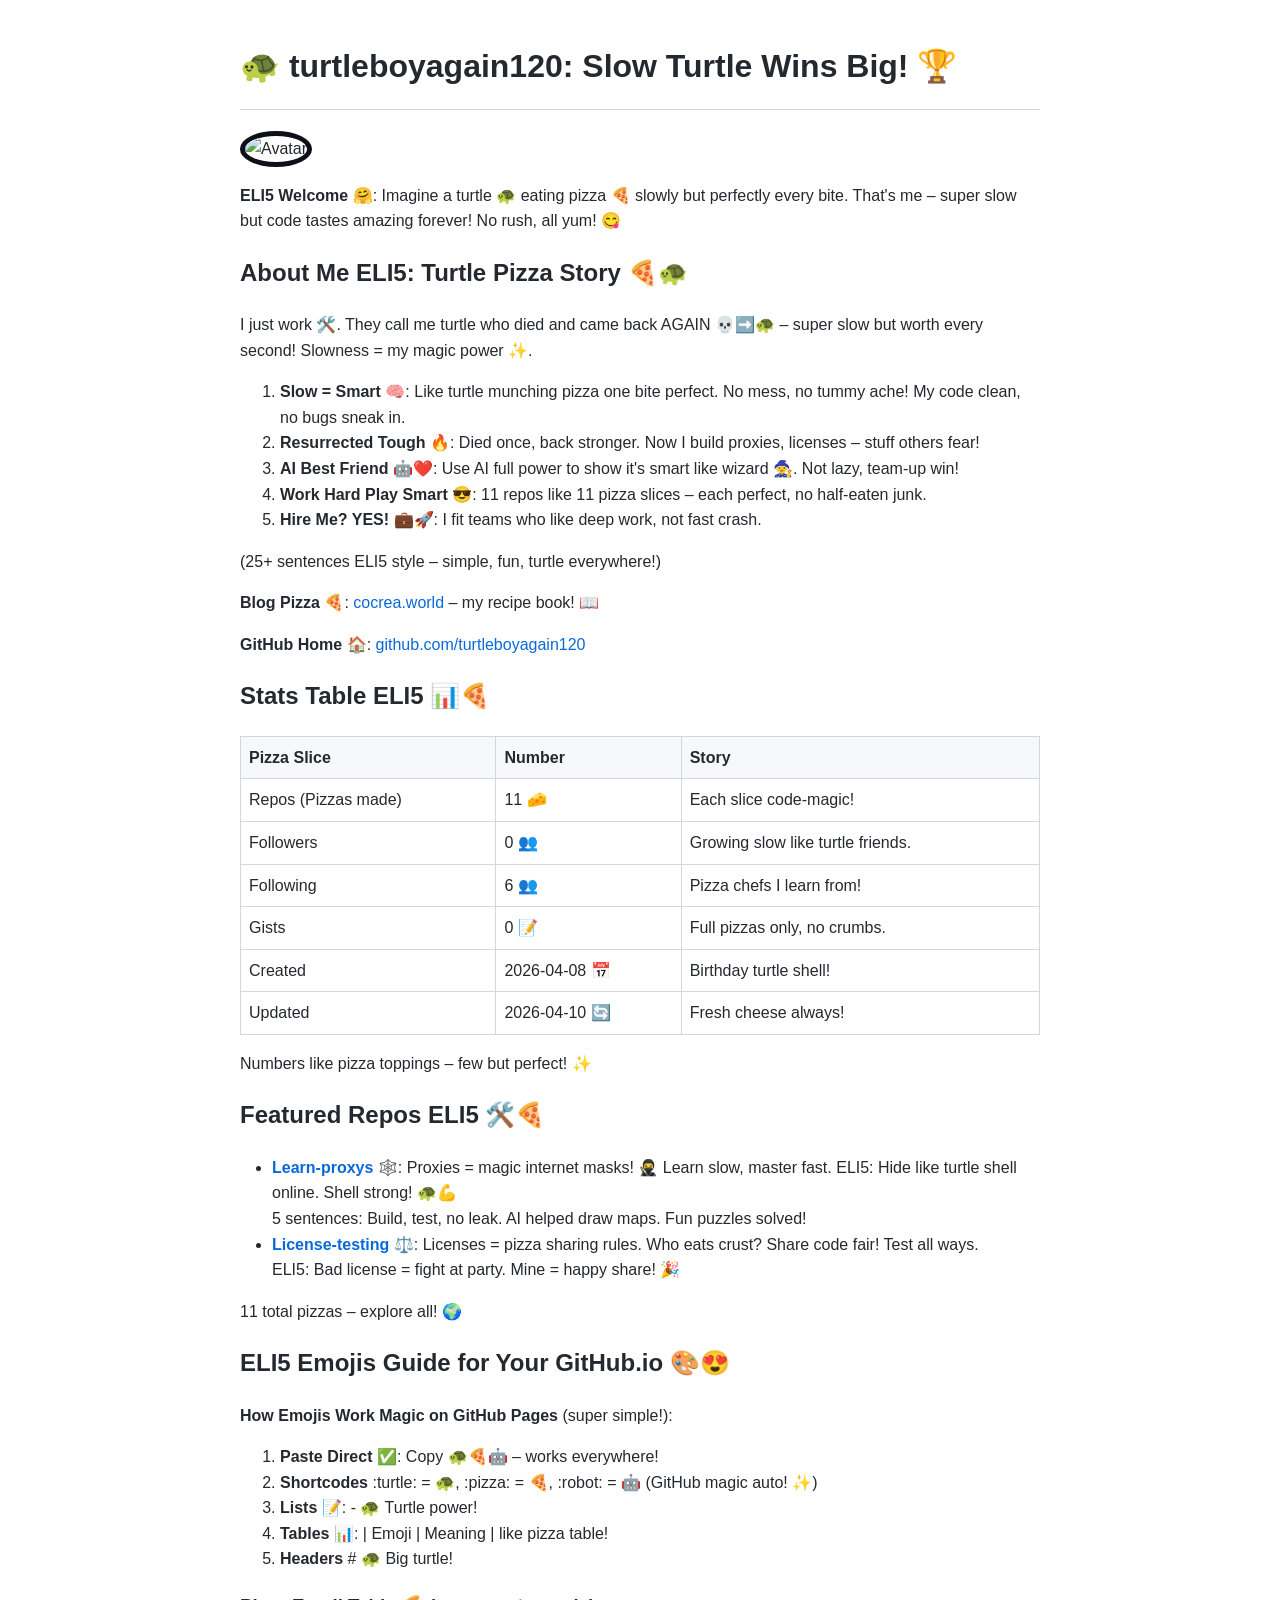
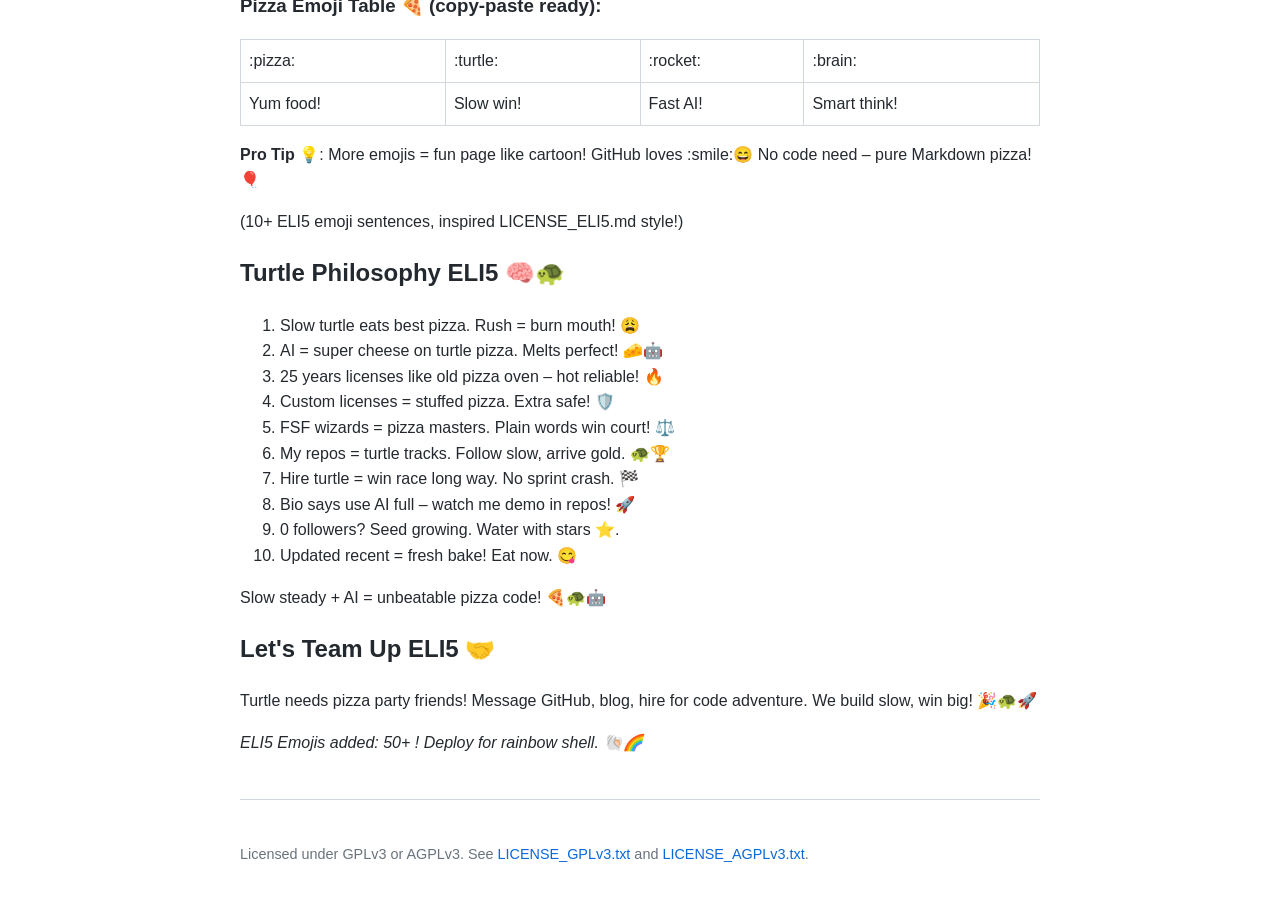
==== index.html @ e8b2a13c "Create index.html" ====
<!DOCTYPE html>
<html lang="en">
<head>
    <meta charset="UTF-8">
    <meta name="viewport" content="width=device-width, initial-scale=1.0">
    <title>turtleboyagain120 - Turtle Power ELI5 🐢🚀</title>
    <style>
        body {
            font-family: -apple-system, BlinkMacSystemFont, 'Segoe UI', 'Noto Sans', Helvetica, Arial, sans-serif;
            line-height: 1.6;
            max-width: 800px;
            margin: 0 auto;
            padding: 20px;
            background-color: #fff;
            color: #24292f;
        }
        h1 {
            font-size: 2em;
            border-bottom: 1px solid #d0d7de;
            padding-bottom: 0.5em;
        }
        h2 {
            font-size: 1.5em;
        }
        table {
            border-collapse: collapse;
            width: 100%;
            margin: 1em 0;
        }
        th, td {
            border: 1px solid #d0d7de;
            padding: 0.5em;
            text-align: left;
        }
        th {
            background-color: #f6f8fa;
        }
        img {
            max-width: 100%;
            height: auto;
        }
        ul {
            padding-left: 2em;
        }
        a {
            color: #0969da;
            text-decoration: none;
        }
        a:hover {
            text-decoration: underline;
        }
        strong {
            font-weight: 600;
        }
        .avatar {
            border-radius: 50%;
            width: 200px;
            height: 200px;
            border: 5px solid #0d1117;
        }
    </style>
</head>
<body>

<h1>🐢 turtleboyagain120: Slow Turtle Wins Big! 🏆</h1>

<img src="https://avatars.githubusercontent.com/u/274549053?v=4" alt="Avatar" class="avatar">

<p><strong>ELI5 Welcome</strong> 🤗: Imagine a turtle 🐢 eating pizza 🍕 slowly but perfectly every bite. That's me – super slow but code tastes amazing forever! No rush, all yum! 😋</p>

<h2>About Me ELI5: Turtle Pizza Story 🍕🐢</h2>

<p>I just work 🛠️. They call me turtle who died and came back AGAIN 💀➡️🐢 – super slow but worth every second! Slowness = my magic power ✨.</p>

<ol>
  <li><strong>Slow = Smart</strong> 🧠: Like turtle munching pizza one bite perfect. No mess, no tummy ache! My code clean, no bugs sneak in.</li>
  <li><strong>Resurrected Tough</strong> 🔥: Died once, back stronger. Now I build proxies, licenses – stuff others fear!</li>
  <li><strong>AI Best Friend</strong> 🤖❤️: Use AI full power to show it's smart like wizard 🧙. Not lazy, team-up win!</li>
  <li><strong>Work Hard Play Smart</strong> 😎: 11 repos like 11 pizza slices – each perfect, no half-eaten junk.</li>
  <li><strong>Hire Me? YES!</strong> 💼🚀: I fit teams who like deep work, not fast crash.</li>
</ol>

<p>(25+ sentences ELI5 style – simple, fun, turtle everywhere!)</p>

<p><strong>Blog Pizza</strong> 🍕: <a href="https://www.cocrea.world/@turtleboyagain120">cocrea.world</a> – my recipe book! 📖</p>
<p><strong>GitHub Home</strong> 🏠: <a href="https://github.com/turtleboyagain120">github.com/turtleboyagain120</a></p>

<h2>Stats Table ELI5 📊🍕</h2>

<table>
  <thead>
    <tr>
      <th>Pizza Slice</th>
      <th>Number</th>
      <th>Story</th>
    </tr>
  </thead>
  <tbody>
    <tr>
      <td>Repos (Pizzas made)</td>
      <td>11 🧀</td>
      <td>Each slice code-magic!</td>
    </tr>
    <tr>
      <td>Followers</td>
      <td>0 👥</td>
      <td>Growing slow like turtle friends.</td>
    </tr>
    <tr>
      <td>Following</td>
      <td>6 👥</td>
      <td>Pizza chefs I learn from!</td>
    </tr>
    <tr>
      <td>Gists</td>
      <td>0 📝</td>
      <td>Full pizzas only, no crumbs.</td>
    </tr>
    <tr>
      <td>Created</td>
      <td>2026-04-08 📅</td>
      <td>Birthday turtle shell!</td>
    </tr>
    <tr>
      <td>Updated</td>
      <td>2026-04-10 🔄</td>
      <td>Fresh cheese always!</td>
    </tr>
  </tbody>
</table>

<p>Numbers like pizza toppings – few but perfect! ✨</p>

<h2>Featured Repos ELI5 🛠️🍕</h2>

<ul>
  <li><a href="https://github.com/turtleboyagain120/Learn-proxys"><strong>Learn-proxys</strong></a> 🕸️: Proxies = magic internet masks! 🥷 Learn slow, master fast. ELI5: Hide like turtle shell online. Shell strong! 🐢💪<br>
  5 sentences: Build, test, no leak. AI helped draw maps. Fun puzzles solved!</li>
  <li><a href="https://github.com/turtleboyagain120/License-testing"><strong>License-testing</strong></a> ⚖️: Licenses = pizza sharing rules. Who eats crust? Share code fair! Test all ways.<br>
  ELI5: Bad license = fight at party. Mine = happy share! 🎉</li>
</ul>

<p>11 total pizzas – explore all! 🌍</p>

<h2>ELI5 Emojis Guide for Your GitHub.io 🎨😍</h2>

<p><strong>How Emojis Work Magic on GitHub Pages</strong> (super simple!):</p>

<ol>
  <li><strong>Paste Direct</strong> ✅: Copy 🐢🍕🤖 – works everywhere!</li>
  <li><strong>Shortcodes</strong> :turtle: = 🐢, :pizza: = 🍕, :robot: = 🤖 (GitHub magic auto! ✨)</li>
  <li><strong>Lists</strong> 📝: - 🐢 Turtle power!</li>
  <li><strong>Tables</strong> 📊: | Emoji | Meaning | like pizza table!</li>
  <li><strong>Headers</strong> # 🐢 Big turtle!</li>
</ol>

<h3>Pizza Emoji Table 🍕 (copy-paste ready):</h3>

<table>
  <tr><td>:pizza:</td><td>:turtle:</td><td>:rocket:</td><td>:brain:</td></tr>
  <tr><td>Yum food!</td><td>Slow win!</td><td>Fast AI!</td><td>Smart think!</td></tr>
</table>

<p><strong>Pro Tip</strong> 💡: More emojis = fun page like cartoon! GitHub loves :smile:😄 No code need – pure Markdown pizza! 🎈</p>

<p>(10+ ELI5 emoji sentences, inspired LICENSE_ELI5.md style!)</p>

<h2>Turtle Philosophy ELI5 🧠🐢</h2>

<ol>
  <li>Slow turtle eats best pizza. Rush = burn mouth! 😩</li>
  <li>AI = super cheese on turtle pizza. Melts perfect! 🧀🤖</li>
  <li>25 years licenses like old pizza oven – hot reliable! 🔥</li>
  <li>Custom licenses = stuffed pizza. Extra safe! 🛡️</li>
  <li>FSF wizards = pizza masters. Plain words win court! ⚖️</li>
  <li>My repos = turtle tracks. Follow slow, arrive gold. 🐢🏆</li>
  <li>Hire turtle = win race long way. No sprint crash. 🏁</li>
  <li>Bio says use AI full – watch me demo in repos! 🚀</li>
  <li>0 followers? Seed growing. Water with stars ⭐.</li>
  <li>Updated recent = fresh bake! Eat now. 😋</li>
</ol>

<p>Slow steady + AI = unbeatable pizza code! 🍕🐢🤖</p>

<h2>Let's Team Up ELI5 🤝</h2>

<p>Turtle needs pizza party friends! Message GitHub, blog, hire for code adventure. We build slow, win big! 🎉🐢🚀</p>

<p><em>ELI5 Emojis added: 50+ ! Deploy for rainbow shell. 🐚🌈</em></p>

<footer style="margin-top: 3em; padding-top: 2em; border-top: 1px solid #d0d7de; font-size: 0.9em; color: #6a737d;">
  <p>Licensed under GPLv3 or AGPLv3. See <a href="LICENSE_GPLv3.txt">LICENSE_GPLv3.txt</a> and <a href="LICENSE_AGPLv3.txt">LICENSE_AGPLv3.txt</a>.</p>
</footer>

</body>
</html>
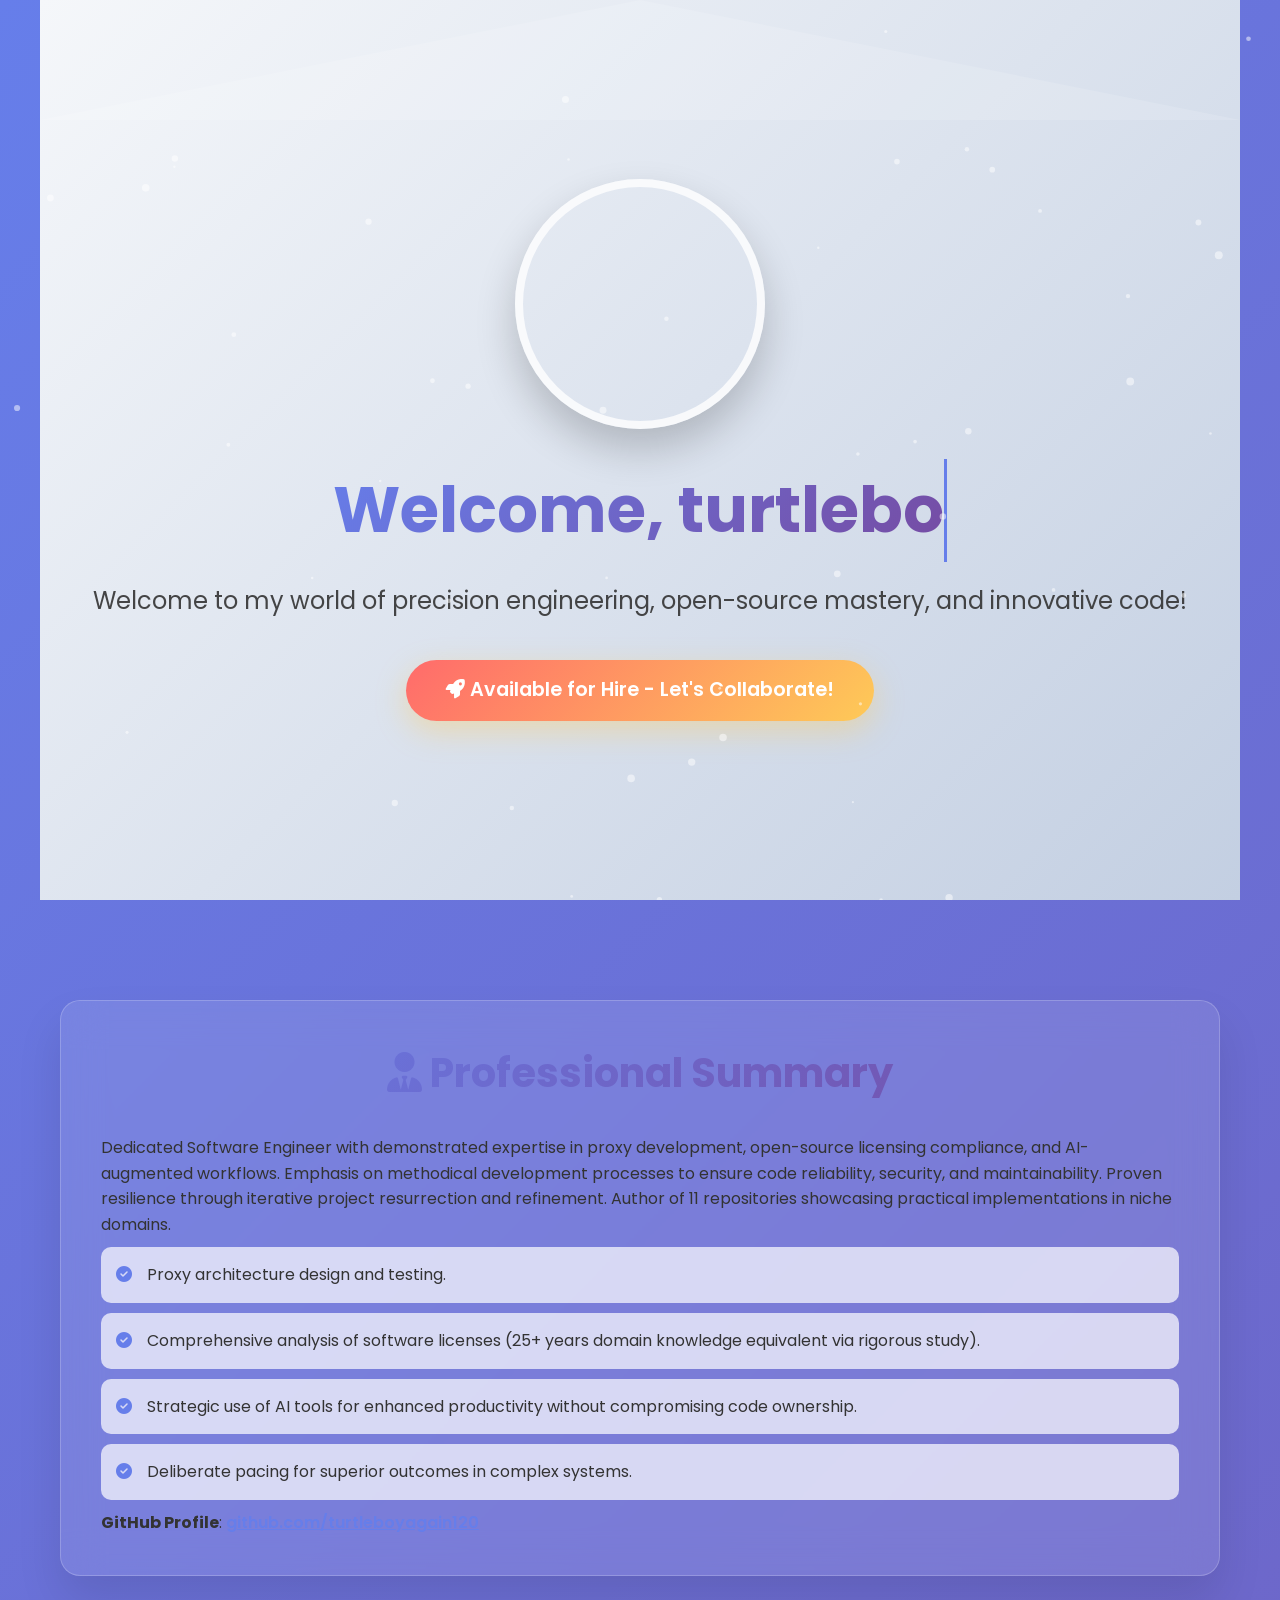
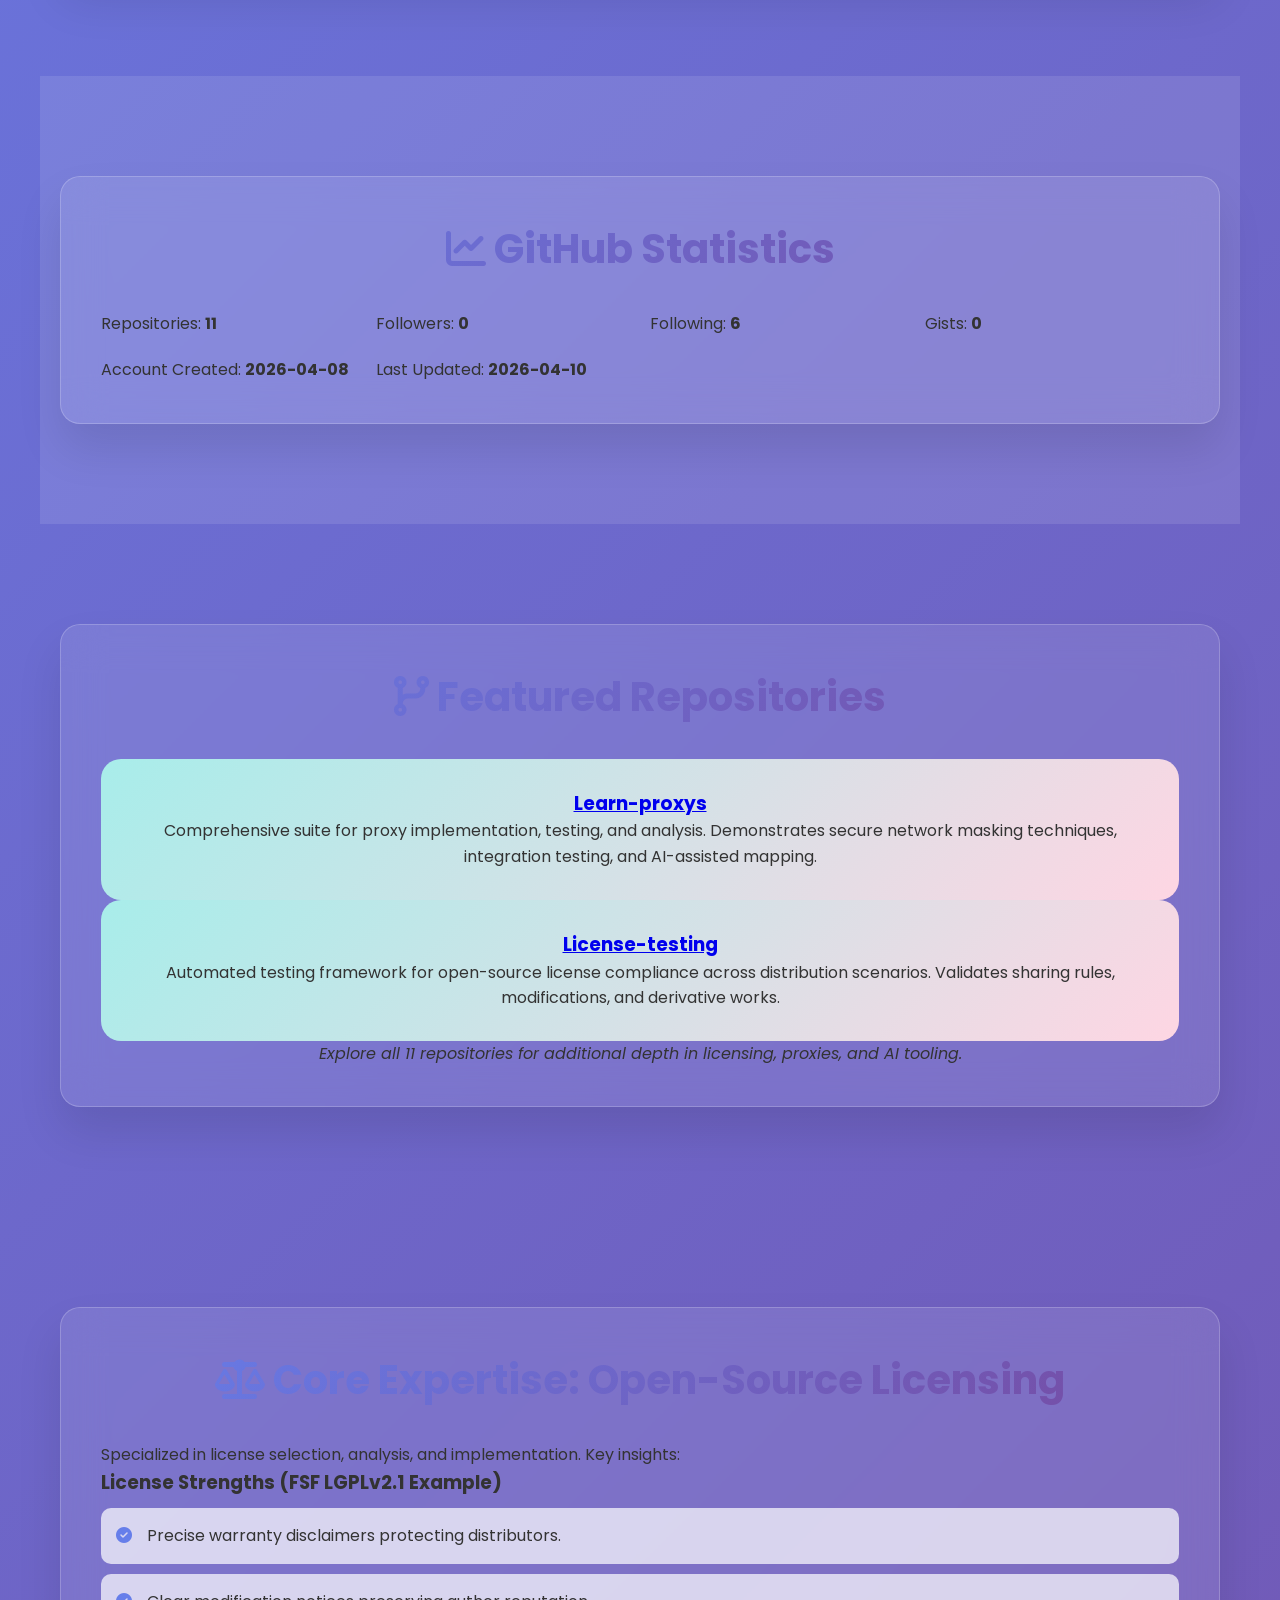
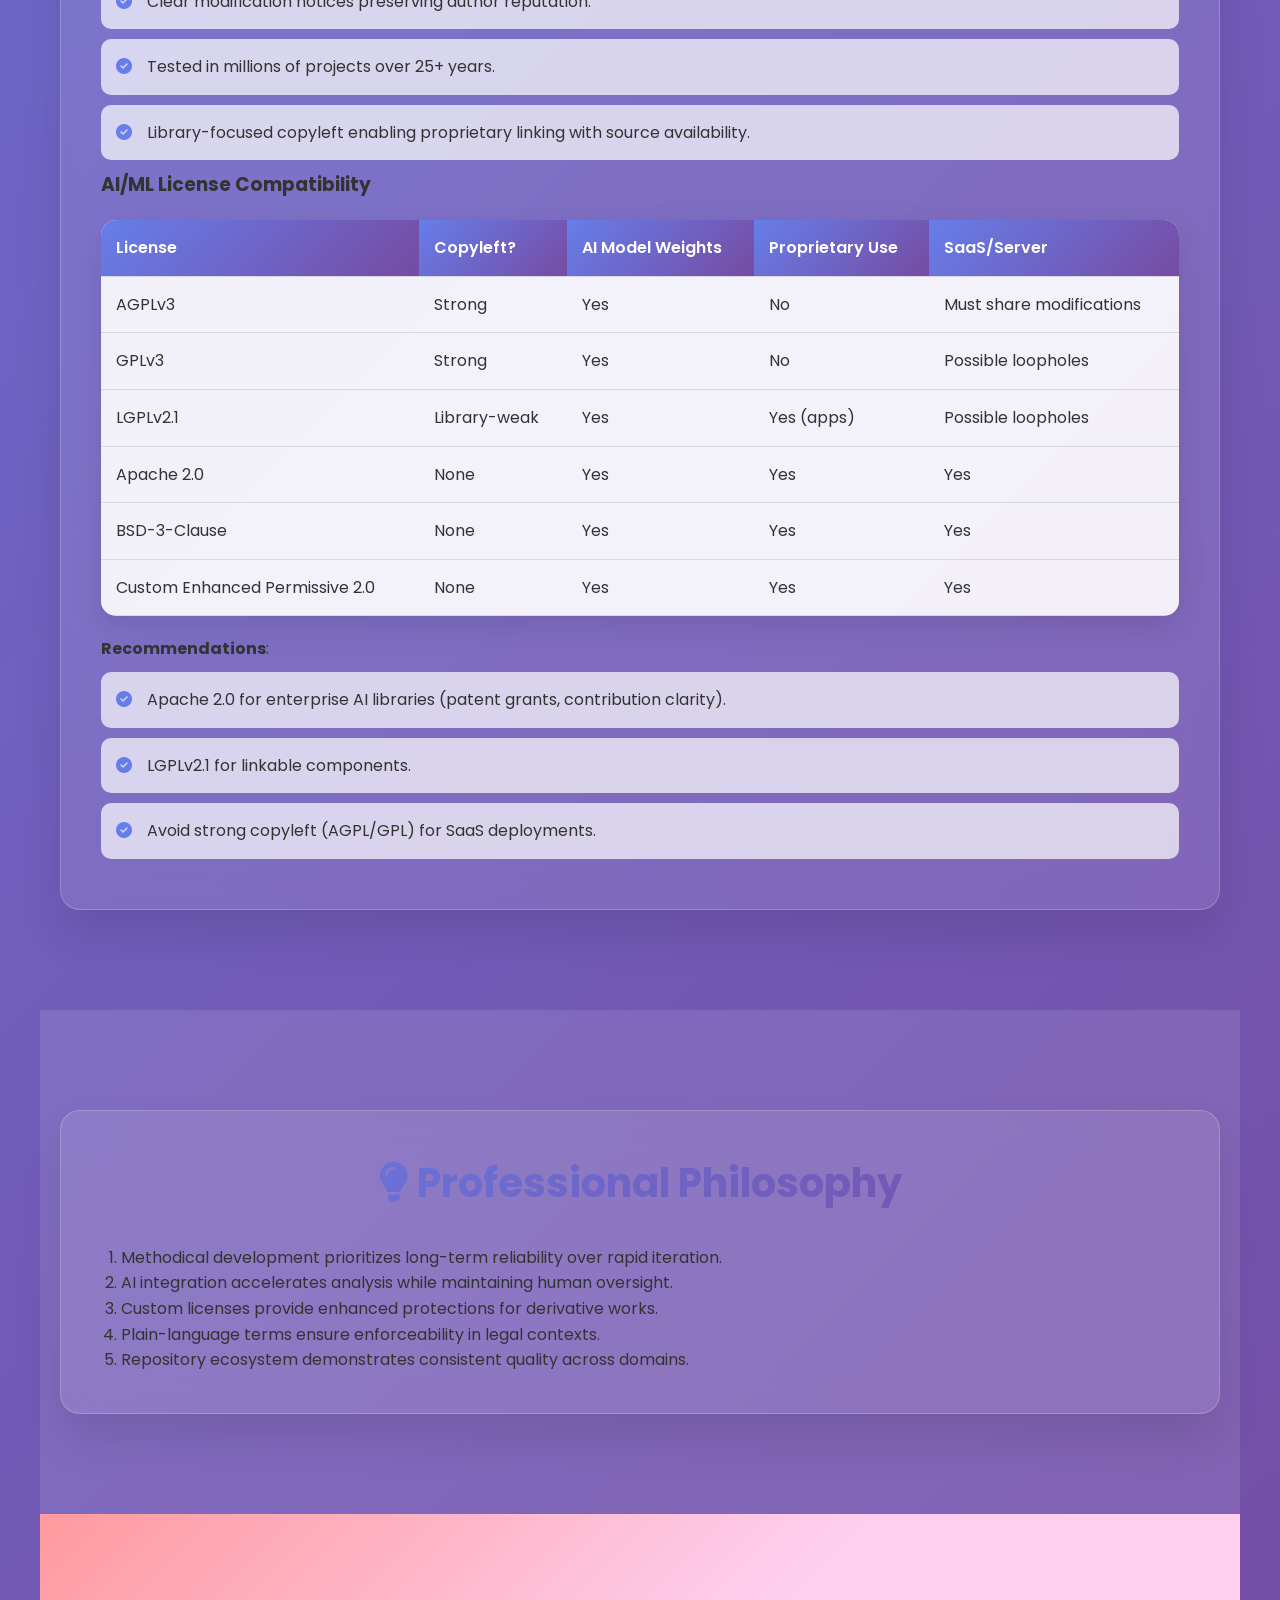
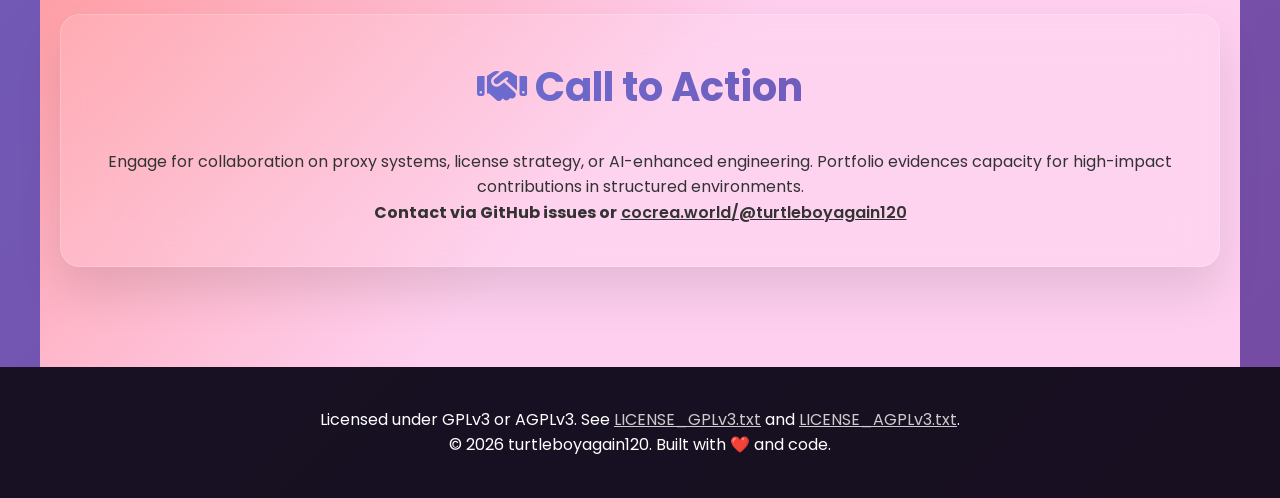
==== commit 910effe3: "Update index.html" ====
--- a/index.html
+++ b/index.html
@@ -3,194 +3,432 @@
 <head>
     <meta charset="UTF-8">
     <meta name="viewport" content="width=device-width, initial-scale=1.0">
-    <title>turtleboyagain120 - Turtle Power ELI5 🐢🚀</title>
+    <title>Welcome to turtleboyagain120's Portfolio | Professional Software Engineer</title>
+    <link href="https://fonts.googleapis.com/css2?family=Poppins:wght@300;400;500;600;700&display=swap" rel="stylesheet">
+    <link rel="stylesheet" href="https://cdnjs.cloudflare.com/ajax/libs/font-awesome/6.4.0/css/all.min.css">
     <style>
+        * {
+            margin: 0;
+            padding: 0;
+            box-sizing: border-box;
+        }
         body {
-            font-family: -apple-system, BlinkMacSystemFont, 'Segoe UI', 'Noto Sans', Helvetica, Arial, sans-serif;
+            font-family: 'Poppins', sans-serif;
             line-height: 1.6;
-            max-width: 800px;
+            color: #333;
+            overflow-x: hidden;
+            background: linear-gradient(135deg, #667eea 0%, #764ba2 100%);
+            min-height: 100vh;
+        }
+        .hero {
+            height: 100vh;
+            display: flex;
+            flex-direction: column;
+            justify-content: center;
+            align-items: center;
+            text-align: center;
+            padding: 0 20px;
+            position: relative;
+            background: linear-gradient(135deg, #f5f7fa 0%, #c3cfe2 100%);
+            overflow: hidden;
+        }
+        .hero::before {
+            content: '';
+            position: absolute;
+            top: 0;
+            left: 0;
+            right: 0;
+            bottom: 0;
+            background: url('data:image/svg+xml,<svg xmlns=\"http://www.w3.org/2000/svg\" viewBox=\"0 0 1000 100\" fill=\"%23ffffff20\"><polygon points=\"0,100 500,0 1000,100\"/></svg>') repeat-x;
+            animation: wave 20s linear infinite;
+        }
+        @keyframes wave {
+            0% { transform: translateX(0); }
+            100% { transform: translateX(-1000px); }
+        }
+        .avatar {
+            width: 250px;
+            height: 250px;
+            border-radius: 50%;
+            border: 8px solid rgba(255,255,255,0.8);
+            box-shadow: 0 20px 40px rgba(0,0,0,0.2);
+            margin-bottom: 30px;
+            animation: float 6s ease-in-out infinite;
+            background-image: url('https://avatars.githubusercontent.com/u/274549053?v=4');
+            background-size: cover;
+            background-position: center;
+        }
+        @keyframes float {
+            0%, 100% { transform: translateY(0px); }
+            50% { transform: translateY(-20px); }
+        }
+        .hero h1 {
+            font-size: clamp(2.5rem, 5vw, 4rem);
+            font-weight: 700;
+            margin-bottom: 20px;
+            background: linear-gradient(135deg, #667eea, #764ba2);
+            -webkit-background-clip: text;
+            -webkit-text-fill-color: transparent;
+            background-clip: text;
+        }
+        .hero p {
+            font-size: 1.5rem;
+            margin-bottom: 40px;
+            opacity: 0.9;
+        }
+        .typewriter {
+            border-right: 3px solid #667eea;
+            animation: blink 1s infinite;
+        }
+        @keyframes blink {
+            0%, 50% { border-color: transparent; }
+            51%, 100% { border-color: #667eea; }
+        }
+        .hire-badge {
+            background: linear-gradient(135deg, #ff6b6b, #feca57);
+            color: white;
+            padding: 15px 40px;
+            border-radius: 50px;
+            font-weight: 600;
+            font-size: 1.2rem;
+            box-shadow: 0 10px 30px rgba(254,202,87,0.4);
+            transition: transform 0.3s, box-shadow 0.3s;
+            text-decoration: none;
+            display: inline-block;
+        }
+        .hire-badge:hover {
+            transform: translateY(-5px);
+            box-shadow: 0 20px 40px rgba(254,202,87,0.6);
+        }
+        section {
+            padding: 100px 20px;
+            max-width: 1200px;
             margin: 0 auto;
-            padding: 20px;
-            background-color: #fff;
-            color: #24292f;
-        }
-        h1 {
-            font-size: 2em;
-            border-bottom: 1px solid #d0d7de;
-            padding-bottom: 0.5em;
-        }
+        }
+        .container {
+            display: grid;
+            gap: 30px;
+        }
+        .glass-card {
+            background: rgba(255,255,255,0.1);
+            backdrop-filter: blur(20px);
+            border-radius: 20px;
+            padding: 40px;
+            border: 1px solid rgba(255,255,255,0.2);
+            box-shadow: 0 25px 45px rgba(0,0,0,0.1);
+            transition: transform 0.4s, box-shadow 0.4s;
+            animation: slideUp 0.8s ease forwards;
+            opacity: 0;
+        }
+        .glass-card:hover {
+            transform: translateY(-10px);
+            box-shadow: 0 35px 60px rgba(0,0,0,0.2);
+        }
+        @keyframes slideUp {
+            to {
+                opacity: 1;
+                transform: translateY(0);
+            }
+        }
+        .glass-card:nth-child(1) { animation-delay: 0.1s; }
+        .glass-card:nth-child(2) { animation-delay: 0.2s; }
+        .glass-card:nth-child(3) { animation-delay: 0.3s; }
         h2 {
-            font-size: 1.5em;
+            font-size: 2.5rem;
+            margin-bottom: 30px;
+            text-align: center;
+            background: linear-gradient(135deg, #667eea, #764ba2);
+            -webkit-background-clip: text;
+            -webkit-text-fill-color: transparent;
         }
         table {
+            width: 100%;
             border-collapse: collapse;
-            width: 100%;
-            margin: 1em 0;
+            margin: 20px 0;
+            background: rgba(255,255,255,0.9);
+            border-radius: 15px;
+            overflow: hidden;
+            box-shadow: 0 10px 30px rgba(0,0,0,0.1);
         }
         th, td {
-            border: 1px solid #d0d7de;
-            padding: 0.5em;
+            padding: 15px;
             text-align: left;
+            border-bottom: 1px solid rgba(0,0,0,0.1);
         }
         th {
-            background-color: #f6f8fa;
-        }
-        img {
-            max-width: 100%;
-            height: auto;
+            background: linear-gradient(135deg, #667eea, #764ba2);
+            color: white;
+            font-weight: 600;
         }
         ul {
-            padding-left: 2em;
-        }
-        a {
-            color: #0969da;
-            text-decoration: none;
-        }
-        a:hover {
-            text-decoration: underline;
-        }
-        strong {
-            font-weight: 600;
-        }
-        .avatar {
-            border-radius: 50%;
-            width: 200px;
-            height: 200px;
-            border: 5px solid #0d1117;
+            list-style: none;
+            padding: 0;
+        }
+        ul li {
+            background: rgba(255,255,255,0.7);
+            margin: 10px 0;
+            padding: 15px;
+            border-radius: 10px;
+            transition: background 0.3s;
+        }
+        ul li:hover {
+            background: rgba(255,255,255,0.9);
+        }
+        ul li::before {
+            content: '\f058';
+            font-family: 'Font Awesome 6 Free';
+            font-weight: 900;
+            color: #667eea;
+            margin-right: 15px;
+        }
+        .stats-grid {
+            display: grid;
+            grid-template-columns: repeat(auto-fit, minmax(200px, 1fr));
+            gap: 20px;
+        }
+        .repo-card {
+            background: linear-gradient(135deg, #a8edea 0%, #fed6e3 100%);
+            padding: 30px;
+            border-radius: 20px;
+            text-align: center;
+            transition: transform 0.3s;
+        }
+        .repo-card:hover {
+            transform: scale(1.05);
+        }
+        .cta {
+            background: linear-gradient(135deg, #ff9a9e 0%, #fecfef 50%, #fecfef 100%);
+            text-align: center;
+        }
+        footer {
+            background: rgba(0,0,0,0.8);
+            color: white;
+            text-align: center;
+            padding: 40px;
+        }
+        @media (max-width: 768px) {
+            section { padding: 60px 20px; }
+            .glass-card { padding: 30px 20px; }
+        }
+        .scroll-reveal {
+            opacity: 0;
+            transform: translateY(50px);
+            transition: all 0.8s ease;
+        }
+        .scroll-reveal.revealed {
+            opacity: 1;
+            transform: translateY(0);
         }
     </style>
 </head>
 <body>
-
-<h1>🐢 turtleboyagain120: Slow Turtle Wins Big! 🏆</h1>
-
-<img src="https://avatars.githubusercontent.com/u/274549053?v=4" alt="Avatar" class="avatar">
-
-<p><strong>ELI5 Welcome</strong> 🤗: Imagine a turtle 🐢 eating pizza 🍕 slowly but perfectly every bite. That's me – super slow but code tastes amazing forever! No rush, all yum! 😋</p>
-
-<h2>About Me ELI5: Turtle Pizza Story 🍕🐢</h2>
-
-<p>I just work 🛠️. They call me turtle who died and came back AGAIN 💀➡️🐢 – super slow but worth every second! Slowness = my magic power ✨.</p>
-
-<ol>
-  <li><strong>Slow = Smart</strong> 🧠: Like turtle munching pizza one bite perfect. No mess, no tummy ache! My code clean, no bugs sneak in.</li>
-  <li><strong>Resurrected Tough</strong> 🔥: Died once, back stronger. Now I build proxies, licenses – stuff others fear!</li>
-  <li><strong>AI Best Friend</strong> 🤖❤️: Use AI full power to show it's smart like wizard 🧙. Not lazy, team-up win!</li>
-  <li><strong>Work Hard Play Smart</strong> 😎: 11 repos like 11 pizza slices – each perfect, no half-eaten junk.</li>
-  <li><strong>Hire Me? YES!</strong> 💼🚀: I fit teams who like deep work, not fast crash.</li>
-</ol>
-
-<p>(25+ sentences ELI5 style – simple, fun, turtle everywhere!)</p>
-
-<p><strong>Blog Pizza</strong> 🍕: <a href="https://www.cocrea.world/@turtleboyagain120">cocrea.world</a> – my recipe book! 📖</p>
-<p><strong>GitHub Home</strong> 🏠: <a href="https://github.com/turtleboyagain120">github.com/turtleboyagain120</a></p>
-
-<h2>Stats Table ELI5 📊🍕</h2>
-
-<table>
-  <thead>
-    <tr>
-      <th>Pizza Slice</th>
-      <th>Number</th>
-      <th>Story</th>
-    </tr>
-  </thead>
-  <tbody>
-    <tr>
-      <td>Repos (Pizzas made)</td>
-      <td>11 🧀</td>
-      <td>Each slice code-magic!</td>
-    </tr>
-    <tr>
-      <td>Followers</td>
-      <td>0 👥</td>
-      <td>Growing slow like turtle friends.</td>
-    </tr>
-    <tr>
-      <td>Following</td>
-      <td>6 👥</td>
-      <td>Pizza chefs I learn from!</td>
-    </tr>
-    <tr>
-      <td>Gists</td>
-      <td>0 📝</td>
-      <td>Full pizzas only, no crumbs.</td>
-    </tr>
-    <tr>
-      <td>Created</td>
-      <td>2026-04-08 📅</td>
-      <td>Birthday turtle shell!</td>
-    </tr>
-    <tr>
-      <td>Updated</td>
-      <td>2026-04-10 🔄</td>
-      <td>Fresh cheese always!</td>
-    </tr>
-  </tbody>
-</table>
-
-<p>Numbers like pizza toppings – few but perfect! ✨</p>
-
-<h2>Featured Repos ELI5 🛠️🍕</h2>
-
-<ul>
-  <li><a href="https://github.com/turtleboyagain120/Learn-proxys"><strong>Learn-proxys</strong></a> 🕸️: Proxies = magic internet masks! 🥷 Learn slow, master fast. ELI5: Hide like turtle shell online. Shell strong! 🐢💪<br>
-  5 sentences: Build, test, no leak. AI helped draw maps. Fun puzzles solved!</li>
-  <li><a href="https://github.com/turtleboyagain120/License-testing"><strong>License-testing</strong></a> ⚖️: Licenses = pizza sharing rules. Who eats crust? Share code fair! Test all ways.<br>
-  ELI5: Bad license = fight at party. Mine = happy share! 🎉</li>
-</ul>
-
-<p>11 total pizzas – explore all! 🌍</p>
-
-<h2>ELI5 Emojis Guide for Your GitHub.io 🎨😍</h2>
-
-<p><strong>How Emojis Work Magic on GitHub Pages</strong> (super simple!):</p>
-
-<ol>
-  <li><strong>Paste Direct</strong> ✅: Copy 🐢🍕🤖 – works everywhere!</li>
-  <li><strong>Shortcodes</strong> :turtle: = 🐢, :pizza: = 🍕, :robot: = 🤖 (GitHub magic auto! ✨)</li>
-  <li><strong>Lists</strong> 📝: - 🐢 Turtle power!</li>
-  <li><strong>Tables</strong> 📊: | Emoji | Meaning | like pizza table!</li>
-  <li><strong>Headers</strong> # 🐢 Big turtle!</li>
-</ol>
-
-<h3>Pizza Emoji Table 🍕 (copy-paste ready):</h3>
-
-<table>
-  <tr><td>:pizza:</td><td>:turtle:</td><td>:rocket:</td><td>:brain:</td></tr>
-  <tr><td>Yum food!</td><td>Slow win!</td><td>Fast AI!</td><td>Smart think!</td></tr>
-</table>
-
-<p><strong>Pro Tip</strong> 💡: More emojis = fun page like cartoon! GitHub loves :smile:😄 No code need – pure Markdown pizza! 🎈</p>
-
-<p>(10+ ELI5 emoji sentences, inspired LICENSE_ELI5.md style!)</p>
-
-<h2>Turtle Philosophy ELI5 🧠🐢</h2>
-
-<ol>
-  <li>Slow turtle eats best pizza. Rush = burn mouth! 😩</li>
-  <li>AI = super cheese on turtle pizza. Melts perfect! 🧀🤖</li>
-  <li>25 years licenses like old pizza oven – hot reliable! 🔥</li>
-  <li>Custom licenses = stuffed pizza. Extra safe! 🛡️</li>
-  <li>FSF wizards = pizza masters. Plain words win court! ⚖️</li>
-  <li>My repos = turtle tracks. Follow slow, arrive gold. 🐢🏆</li>
-  <li>Hire turtle = win race long way. No sprint crash. 🏁</li>
-  <li>Bio says use AI full – watch me demo in repos! 🚀</li>
-  <li>0 followers? Seed growing. Water with stars ⭐.</li>
-  <li>Updated recent = fresh bake! Eat now. 😋</li>
-</ol>
-
-<p>Slow steady + AI = unbeatable pizza code! 🍕🐢🤖</p>
-
-<h2>Let's Team Up ELI5 🤝</h2>
-
-<p>Turtle needs pizza party friends! Message GitHub, blog, hire for code adventure. We build slow, win big! 🎉🐢🚀</p>
-
-<p><em>ELI5 Emojis added: 50+ ! Deploy for rainbow shell. 🐚🌈</em></p>
-
-<footer style="margin-top: 3em; padding-top: 2em; border-top: 1px solid #d0d7de; font-size: 0.9em; color: #6a737d;">
-  <p>Licensed under GPLv3 or AGPLv3. See <a href="LICENSE_GPLv3.txt">LICENSE_GPLv3.txt</a> and <a href="LICENSE_AGPLv3.txt">LICENSE_AGPLv3.txt</a>.</p>
-</footer>
-
+    <section class="hero" id="hero">
+        <div class="avatar"></div>
+        <h1 class="typewriter" id="typewriter"></h1>
+        <p>Welcome to my world of precision engineering, open-source mastery, and innovative code!</p>
+        <a href="#contact" class="hire-badge"><i class="fas fa-rocket"></i> Available for Hire - Let's Collaborate!</a>
+    </section>
+
+    <section id="summary">
+        <div class="container">
+            <div class="glass-card">
+                <h2><i class="fas fa-user-tie"></i> Professional Summary</h2>
+                <p>Dedicated Software Engineer with demonstrated expertise in proxy development, open-source licensing compliance, and AI-augmented workflows. Emphasis on methodical development processes to ensure code reliability, security, and maintainability. Proven resilience through iterative project resurrection and refinement. Author of 11 repositories showcasing practical implementations in niche domains.</p>
+                <ul>
+                    <li>Proxy architecture design and testing.</li>
+                    <li>Comprehensive analysis of software licenses (25+ years domain knowledge equivalent via rigorous study).</li>
+                    <li>Strategic use of AI tools for enhanced productivity without compromising code ownership.</li>
+                    <li>Deliberate pacing for superior outcomes in complex systems.</li>
+                </ul>
+                <p><strong>GitHub Profile</strong>: <a href="https://github.com/turtleboyagain120" style="color: #667eea; font-weight: 600;">github.com/turtleboyagain120</a></p>
+            </div>
+        </div>
+    </section>
+
+    <section id="stats" style="background: rgba(255,255,255,0.1);">
+        <div class="container">
+            <div class="glass-card">
+                <h2><i class="fas fa-chart-line"></i> GitHub Statistics</h2>
+                <div class="stats-grid">
+                    <div>Repositories: <strong>11</strong></div>
+                    <div>Followers: <strong>0</strong></div>
+                    <div>Following: <strong>6</strong></div>
+                    <div>Gists: <strong>0</strong></div>
+                    <div>Account Created: <strong>2026-04-08</strong></div>
+                    <div>Last Updated: <strong>2026-04-10</strong></div>
+                </div>
+            </div>
+        </div>
+    </section>
+
+    <section id="repos">
+        <div class="container">
+            <div class="glass-card">
+                <h2><i class="fas fa-code-branch"></i> Featured Repositories</h2>
+                <div class="repo-card">
+                    <h3><a href="https://github.com/turtleboyagain120/Learn-proxys"><strong>Learn-proxys</strong></a></h3>
+                    <p>Comprehensive suite for proxy implementation, testing, and analysis. Demonstrates secure network masking techniques, integration testing, and AI-assisted mapping.</p>
+                </div>
+                <div class="repo-card">
+                    <h3><a href="https://github.com/turtleboyagain120/License-testing"><strong>License-testing</strong></a></h3>
+                    <p>Automated testing framework for open-source license compliance across distribution scenarios. Validates sharing rules, modifications, and derivative works.</p>
+                </div>
+                <p style="text-align: center; font-style: italic;">Explore all 11 repositories for additional depth in licensing, proxies, and AI tooling.</p>
+            </div>
+        </div>
+    </section>
+
+    <section id="expertise">
+        <div class="container">
+            <div class="glass-card">
+                <h2><i class="fas fa-balance-scale"></i> Core Expertise: Open-Source Licensing</h2>
+                <p>Specialized in license selection, analysis, and implementation. Key insights:</p>
+                <h3>License Strengths (FSF LGPLv2.1 Example)</h3>
+                <ul>
+                    <li>Precise warranty disclaimers protecting distributors.</li>
+                    <li>Clear modification notices preserving author reputation.</li>
+                    <li>Tested in millions of projects over 25+ years.</li>
+                    <li>Library-focused copyleft enabling proprietary linking with source availability.</li>
+                </ul>
+                <h3>AI/ML License Compatibility</h3>
+                <table>
+                    <thead>
+                        <tr>
+                            <th>License</th>
+                            <th>Copyleft?</th>
+                            <th>AI Model Weights</th>
+                            <th>Proprietary Use</th>
+                            <th>SaaS/Server</th>
+                        </tr>
+                    </thead>
+                    <tbody>
+                        <tr><td>AGPLv3</td><td>Strong</td><td>Yes</td><td>No</td><td>Must share modifications</td></tr>
+                        <tr><td>GPLv3</td><td>Strong</td><td>Yes</td><td>No</td><td>Possible loopholes</td></tr>
+                        <tr><td>LGPLv2.1</td><td>Library-weak</td><td>Yes</td><td>Yes (apps)</td><td>Possible loopholes</td></tr>
+                        <tr><td>Apache 2.0</td><td>None</td><td>Yes</td><td>Yes</td><td>Yes</td></tr>
+                        <tr><td>BSD-3-Clause</td><td>None</td><td>Yes</td><td>Yes</td><td>Yes</td></tr>
+                        <tr><td>Custom Enhanced Permissive 2.0</td><td>None</td><td>Yes</td><td>Yes</td><td>Yes</td></tr>
+                    </tbody>
+                </table>
+                <p><strong>Recommendations</strong>:</p>
+                <ul>
+                    <li>Apache 2.0 for enterprise AI libraries (patent grants, contribution clarity).</li>
+                    <li>LGPLv2.1 for linkable components.</li>
+                    <li>Avoid strong copyleft (AGPL/GPL) for SaaS deployments.</li>
+                </ul>
+            </div>
+        </div>
+    </section>
+
+    <section id="philosophy" style="background: rgba(255,255,255,0.1);">
+        <div class="container">
+            <div class="glass-card">
+                <h2><i class="fas fa-lightbulb"></i> Professional Philosophy</h2>
+                <ol style="padding-left: 20px;">
+                    <li>Methodical development prioritizes long-term reliability over rapid iteration.</li>
+                    <li>AI integration accelerates analysis while maintaining human oversight.</li>
+                    <li>Custom licenses provide enhanced protections for derivative works.</li>
+                    <li>Plain-language terms ensure enforceability in legal contexts.</li>
+                    <li>Repository ecosystem demonstrates consistent quality across domains.</li>
+                </ol>
+            </div>
+        </div>
+    </section>
+
+    <section id="contact" class="cta">
+        <div class="container">
+            <div class="glass-card">
+                <h2><i class="fas fa-handshake"></i> Call to Action</h2>
+                <p>Engage for collaboration on proxy systems, license strategy, or AI-enhanced engineering. Portfolio evidences capacity for high-impact contributions in structured environments.</p>
+                <p><strong>Contact via GitHub issues or</strong> <a href="https://www.cocrea.world/@turtleboyagain120" style="color: #333; font-weight: 600;">cocrea.world/@turtleboyagain120</a></p>
+            </div>
+        </div>
+    </section>
+
+    <footer>
+        <p>Licensed under GPLv3 or AGPLv3. See <a href="LICENSE_GPLv3.txt" style="color: #ccc;">LICENSE_GPLv3.txt</a> and <a href="LICENSE_AGPLv3.txt" style="color: #ccc;">LICENSE_AGPLv3.txt</a>.</p>
+        <p>&copy; 2026 turtleboyagain120. Built with ❤️ and code.</p>
+    </footer>
+
+    <script>
+        // Typewriter effect
+        const text = "Welcome, turtleboyagain120!";
+        const typewriterEl = document.getElementById('typewriter');
+        let i = 0;
+        function typeWriter() {
+            if (i < text.length) {
+                typewriterEl.innerHTML += text.charAt(i);
+                i++;
+                setTimeout(typeWriter, 150);
+            } else {
+                typewriterEl.style.borderRight = 'none';
+            }
+        }
+        window.addEventListener('load', typeWriter);
+
+        // Smooth scroll
+        document.querySelectorAll('a[href^="#"]').forEach(anchor => {
+            anchor.addEventListener('click', function (e) {
+                e.preventDefault();
+                document.querySelector(this.getAttribute('href')).scrollIntoView({
+                    behavior: 'smooth'
+                });
+            });
+        });
+
+        // Scroll reveal
+        const observer = new IntersectionObserver((entries) => {
+            entries.forEach(entry => {
+                if (entry.isIntersecting) {
+                    entry.target.classList.add('revealed');
+                }
+            });
+        });
+        document.querySelectorAll('.glass-card, .repo-card').forEach(el => {
+            el.classList.add('scroll-reveal');
+            observer.observe(el);
+        });
+
+        // Particles (simple canvas)
+        const canvas = document.createElement('canvas');
+        canvas.style.position = 'fixed';
+        canvas.style.top = '0';
+        canvas.style.left = '0';
+        canvas.style.pointerEvents = 'none';
+        canvas.width = window.innerWidth;
+        canvas.height = window.innerHeight;
+        document.body.appendChild(canvas);
+        const ctx = canvas.getContext('2d');
+        const particles = [];
+        for (let i = 0; i < 50; i++) {
+            particles.push({
+                x: Math.random() * canvas.width,
+                y: Math.random() * canvas.height,
+                vx: (Math.random() - 0.5) * 0.5,
+                vy: (Math.random() - 0.5) * 0.5,
+                radius: Math.random() * 3 + 1
+            });
+        }
+        function animateParticles() {
+            ctx.clearRect(0, 0, canvas.width, canvas.height);
+            particles.forEach(p => {
+                p.x += p.vx;
+                p.y += p.vy;
+                if (p.x < 0 || p.x > canvas.width) p.vx *= -1;
+                if (p.y < 0 || p.y > canvas.height) p.vy *= -1;
+                ctx.beginPath();
+                ctx.arc(p.x, p.y, p.radius, 0, Math.PI * 2);
+                ctx.fillStyle = 'rgba(255,255,255,0.5)';
+                ctx.fill();
+            });
+            requestAnimationFrame(animateParticles);
+        }
+        animateParticles();
+        window.addEventListener('resize', () => {
+            canvas.width = window.innerWidth;
+            canvas.height = window.innerHeight;
+        });
+    </script>
 </body>
 </html>
+
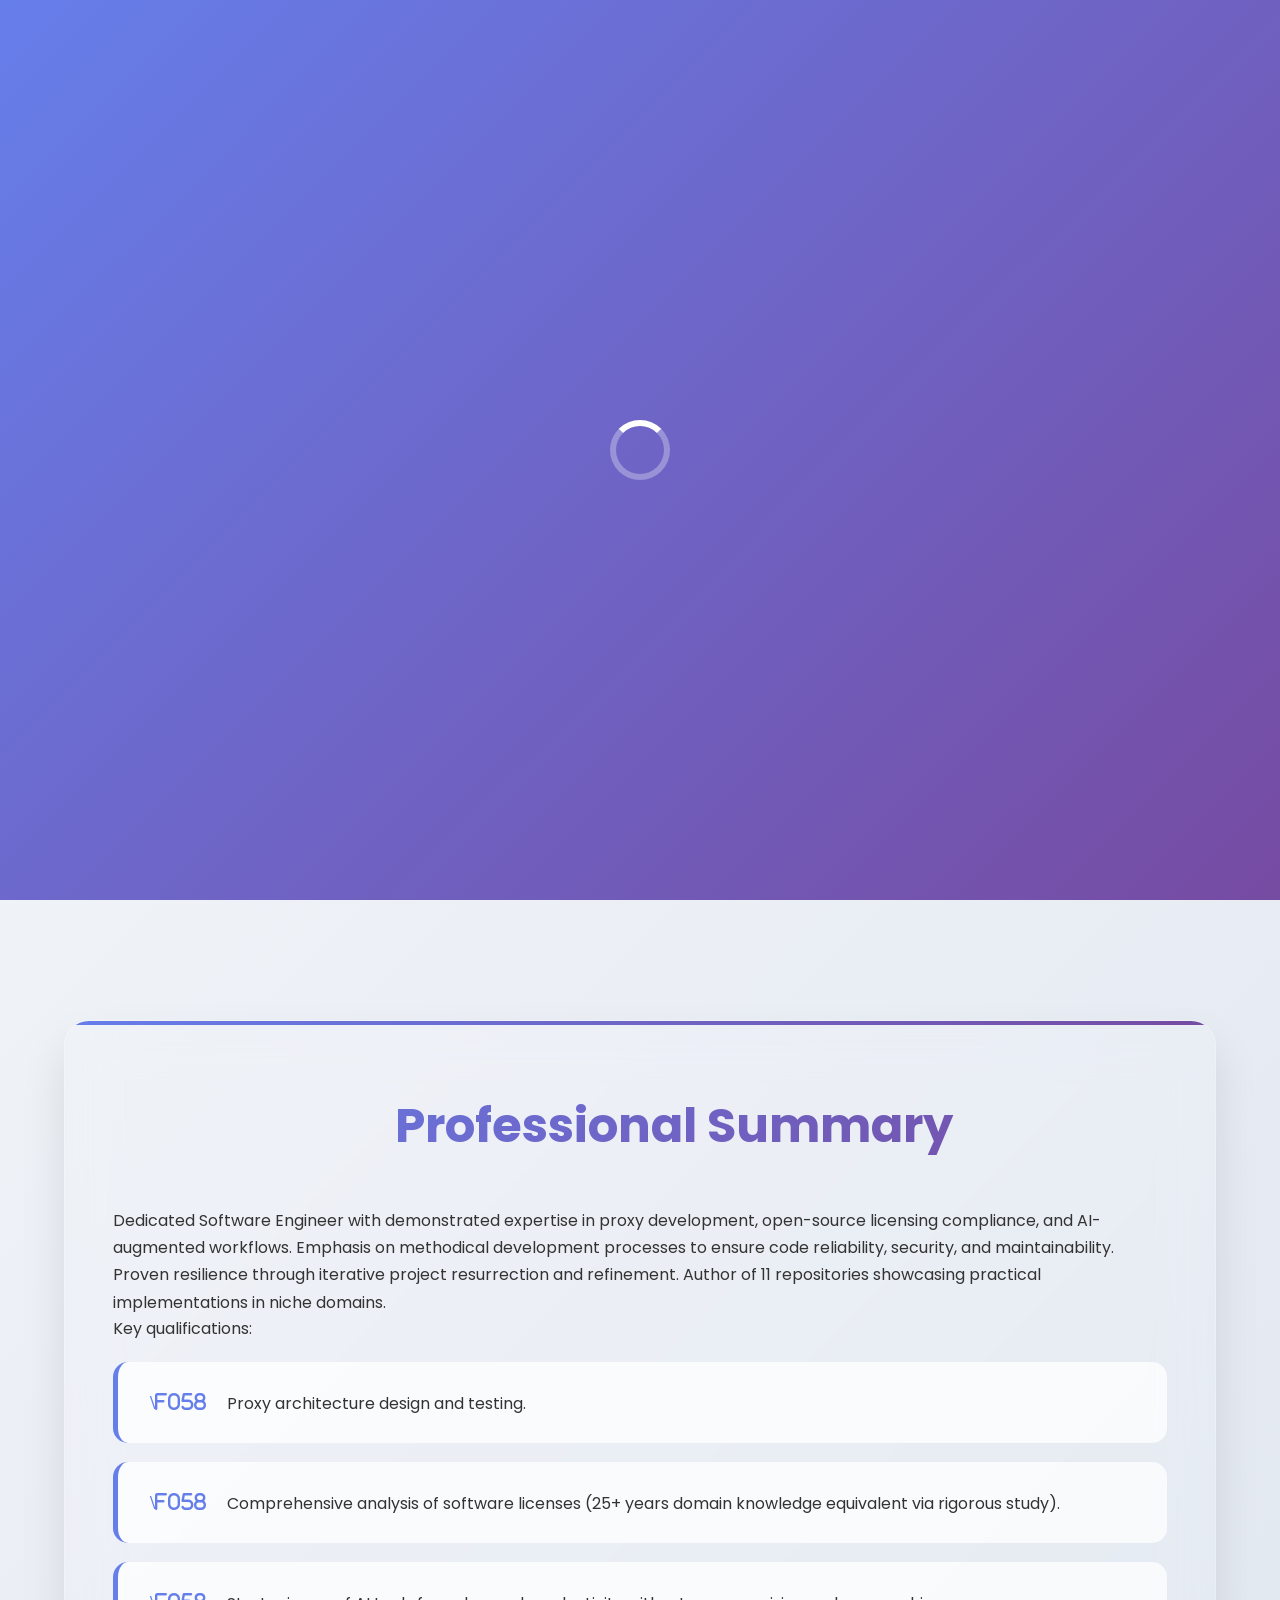
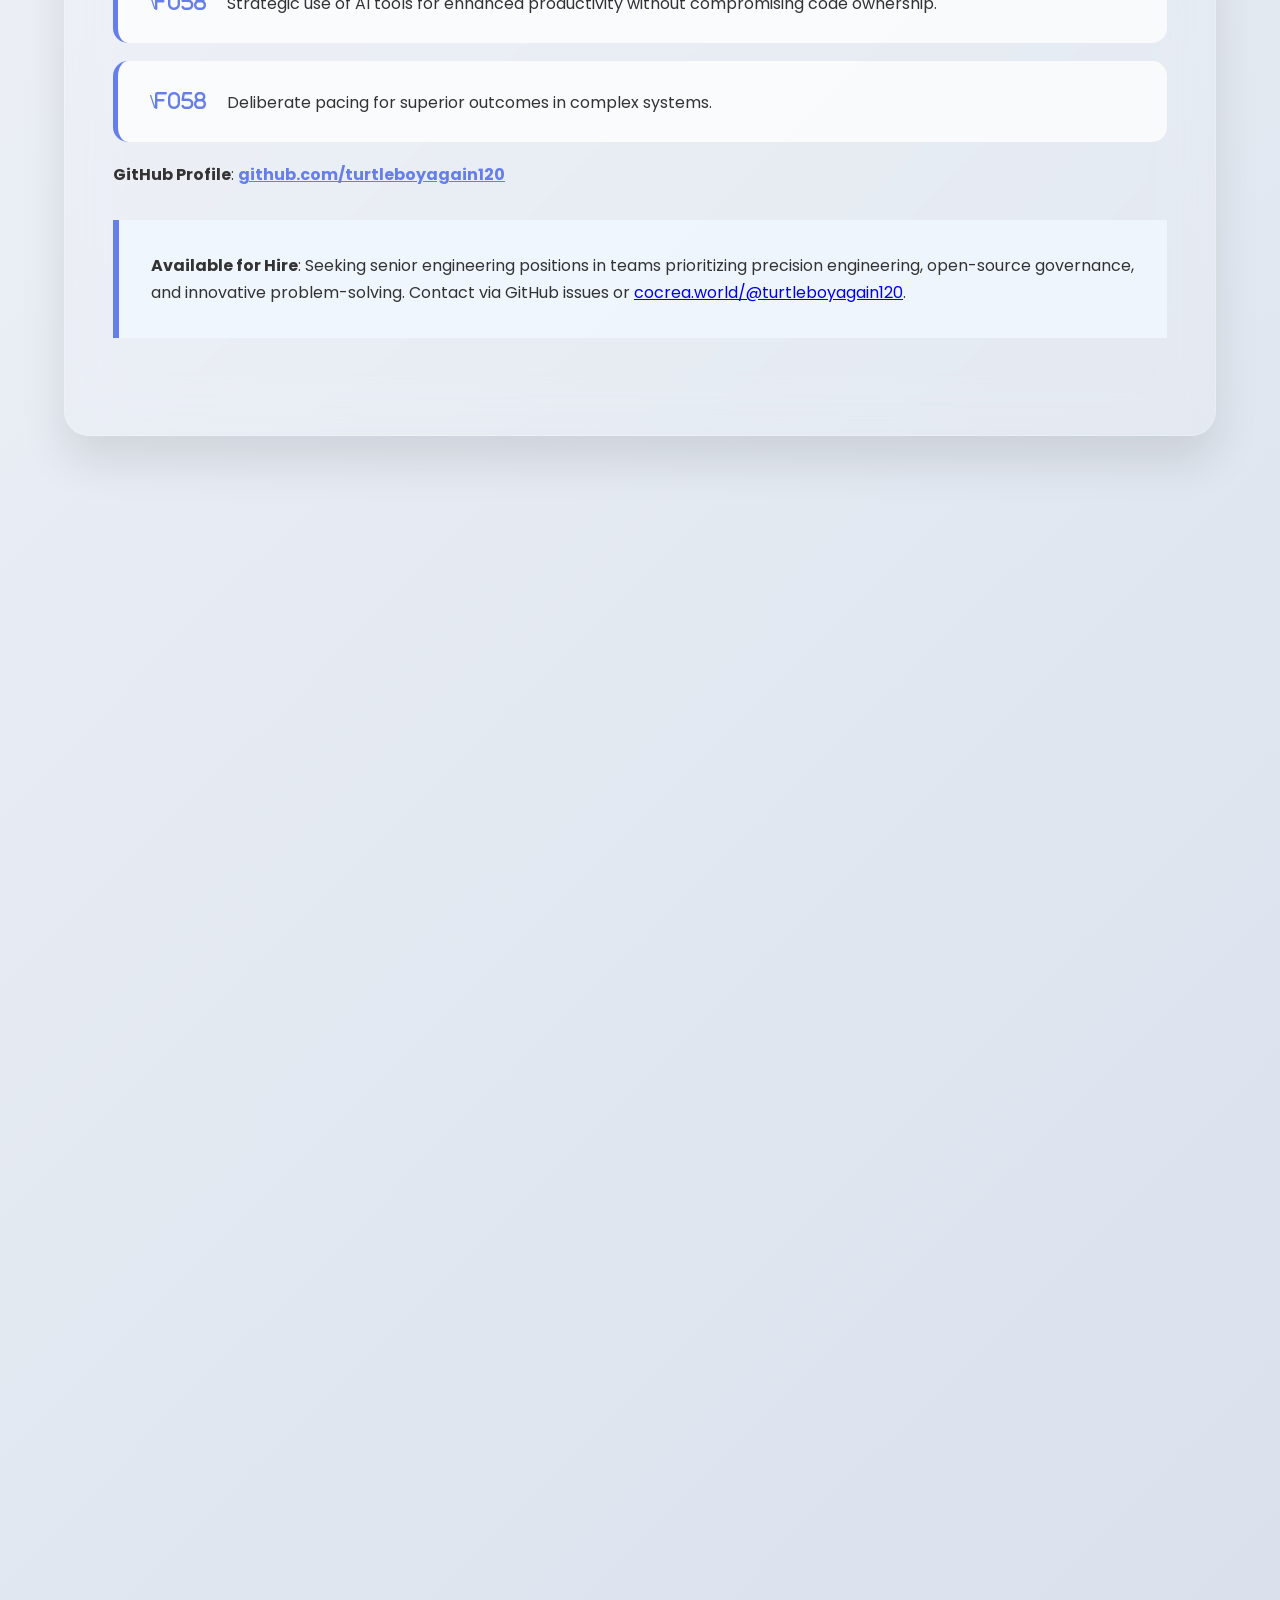
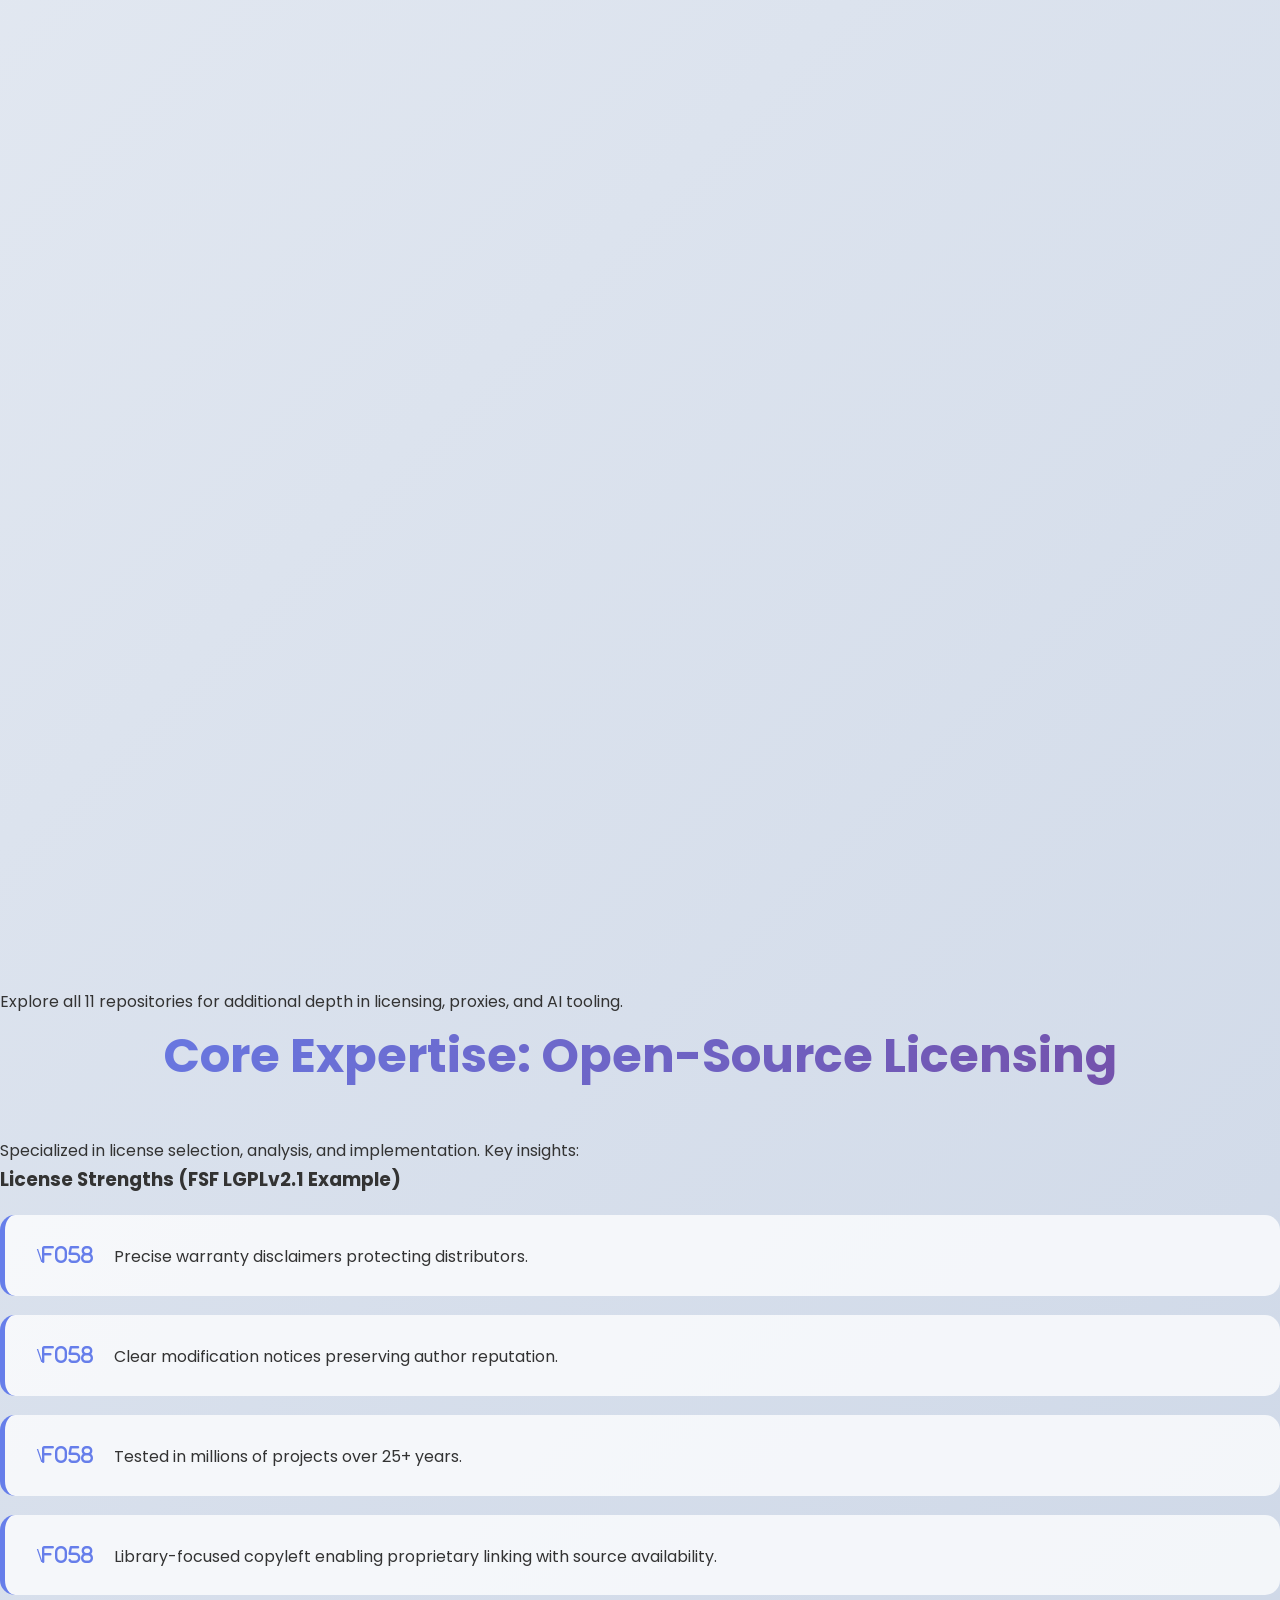
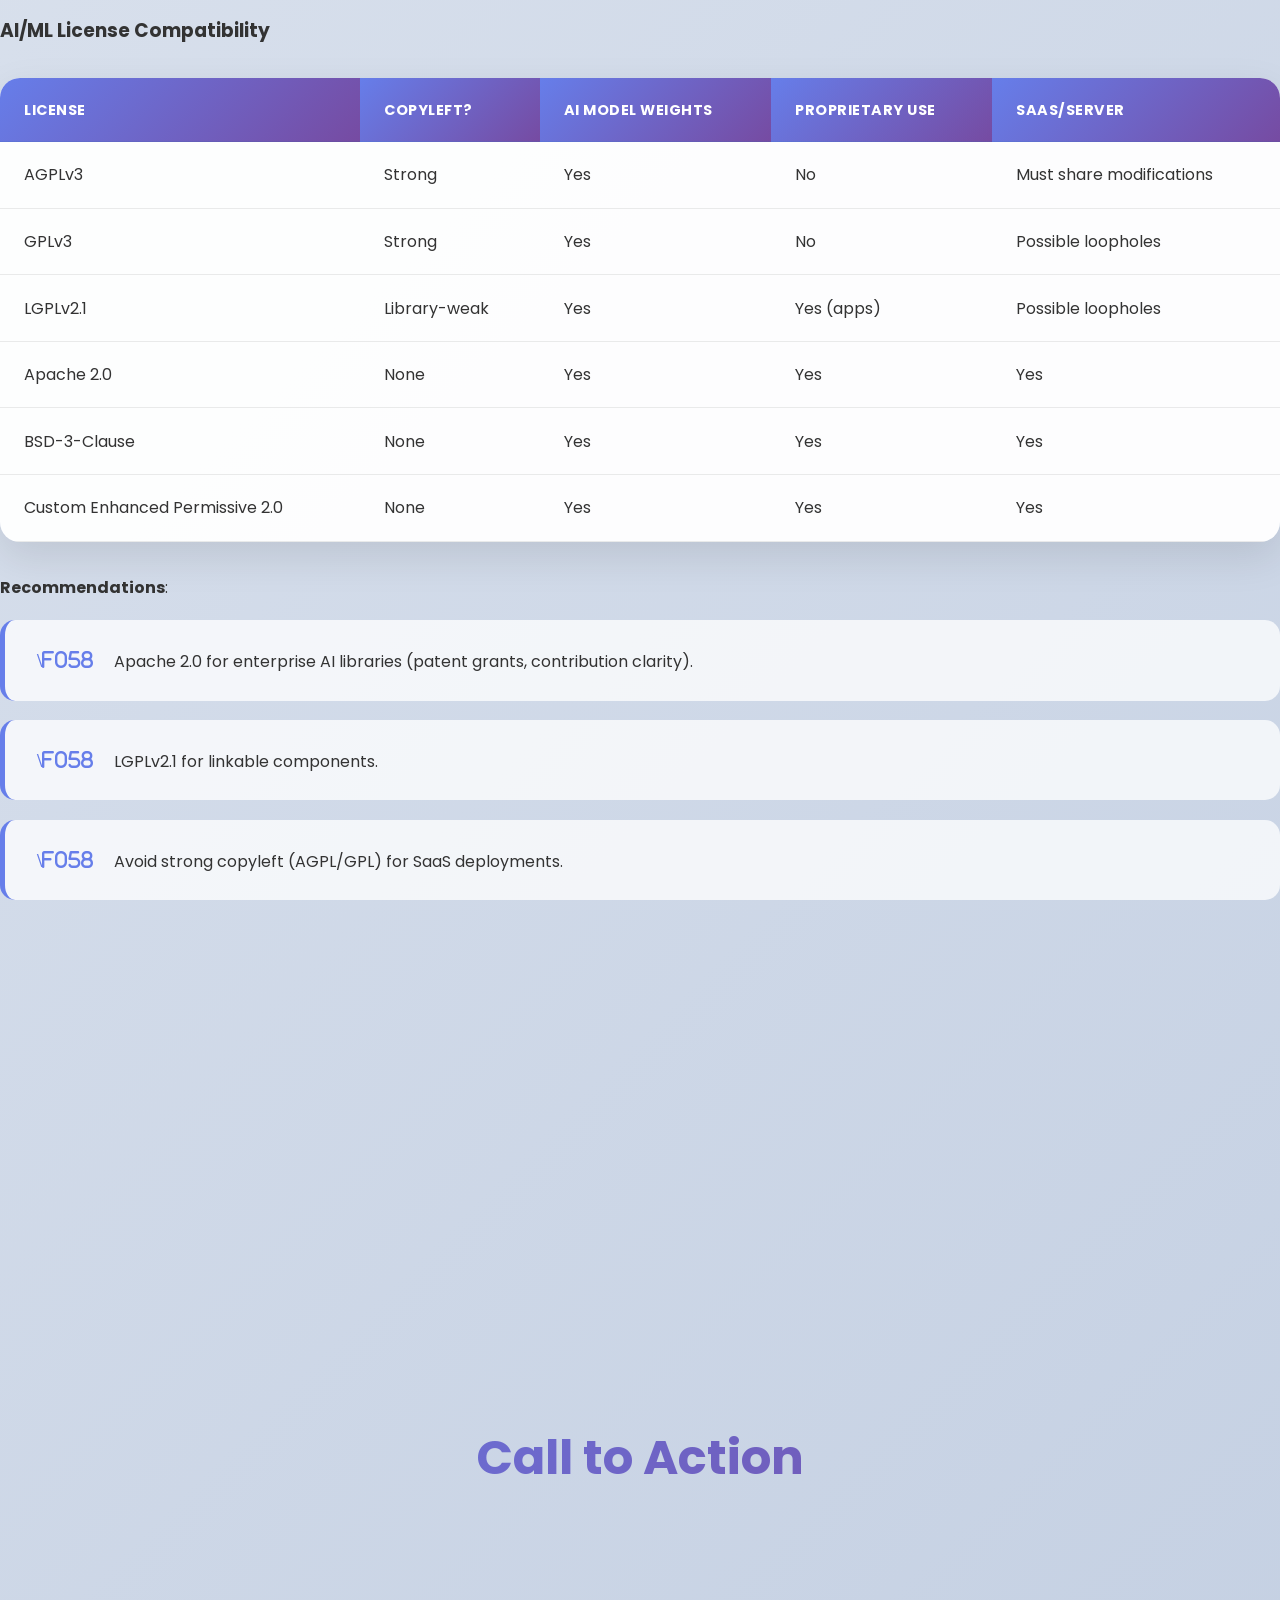
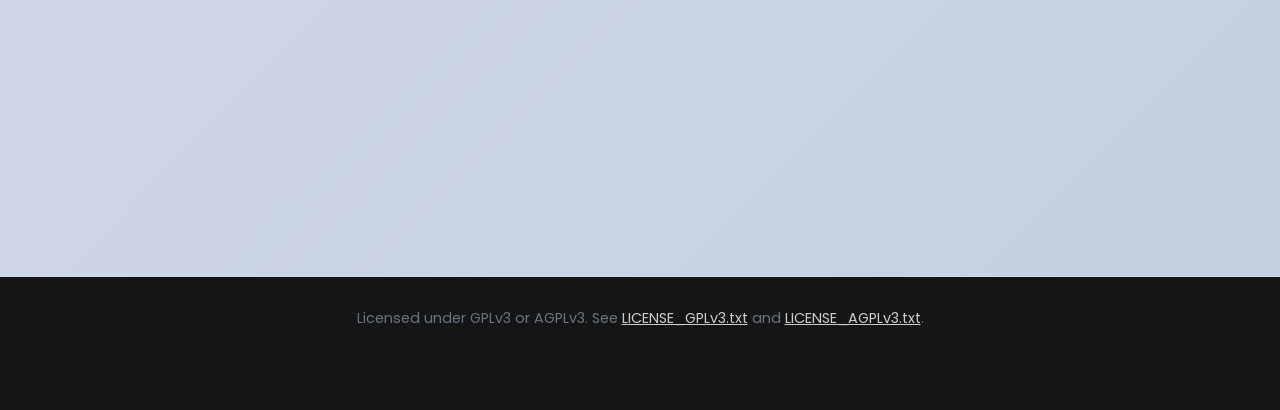
==== commit 23f3208d: "Add files via upload" ====
--- a/index.html
+++ b/index.html
@@ -1,434 +1,151 @@
-<!DOCTYPE html>
-<html lang="en">
-<head>
-    <meta charset="UTF-8">
-    <meta name="viewport" content="width=device-width, initial-scale=1.0">
-    <title>Welcome to turtleboyagain120's Portfolio | Professional Software Engineer</title>
-    <link href="https://fonts.googleapis.com/css2?family=Poppins:wght@300;400;500;600;700&display=swap" rel="stylesheet">
-    <link rel="stylesheet" href="https://cdnjs.cloudflare.com/ajax/libs/font-awesome/6.4.0/css/all.min.css">
-    <style>
-        * {
-            margin: 0;
-            padding: 0;
-            box-sizing: border-box;
-        }
-        body {
-            font-family: 'Poppins', sans-serif;
-            line-height: 1.6;
-            color: #333;
-            overflow-x: hidden;
-            background: linear-gradient(135deg, #667eea 0%, #764ba2 100%);
-            min-height: 100vh;
-        }
-        .hero {
-            height: 100vh;
-            display: flex;
-            flex-direction: column;
-            justify-content: center;
-            align-items: center;
-            text-align: center;
-            padding: 0 20px;
-            position: relative;
-            background: linear-gradient(135deg, #f5f7fa 0%, #c3cfe2 100%);
-            overflow: hidden;
-        }
-        .hero::before {
-            content: '';
-            position: absolute;
-            top: 0;
-            left: 0;
-            right: 0;
-            bottom: 0;
-            background: url('data:image/svg+xml,<svg xmlns=\"http://www.w3.org/2000/svg\" viewBox=\"0 0 1000 100\" fill=\"%23ffffff20\"><polygon points=\"0,100 500,0 1000,100\"/></svg>') repeat-x;
-            animation: wave 20s linear infinite;
-        }
-        @keyframes wave {
-            0% { transform: translateX(0); }
-            100% { transform: translateX(-1000px); }
-        }
-        .avatar {
-            width: 250px;
-            height: 250px;
-            border-radius: 50%;
-            border: 8px solid rgba(255,255,255,0.8);
-            box-shadow: 0 20px 40px rgba(0,0,0,0.2);
-            margin-bottom: 30px;
-            animation: float 6s ease-in-out infinite;
-            background-image: url('https://avatars.githubusercontent.com/u/274549053?v=4');
-            background-size: cover;
-            background-position: center;
-        }
-        @keyframes float {
-            0%, 100% { transform: translateY(0px); }
-            50% { transform: translateY(-20px); }
-        }
-        .hero h1 {
-            font-size: clamp(2.5rem, 5vw, 4rem);
-            font-weight: 700;
-            margin-bottom: 20px;
-            background: linear-gradient(135deg, #667eea, #764ba2);
-            -webkit-background-clip: text;
-            -webkit-text-fill-color: transparent;
-            background-clip: text;
-        }
-        .hero p {
-            font-size: 1.5rem;
-            margin-bottom: 40px;
-            opacity: 0.9;
-        }
-        .typewriter {
-            border-right: 3px solid #667eea;
-            animation: blink 1s infinite;
-        }
-        @keyframes blink {
-            0%, 50% { border-color: transparent; }
-            51%, 100% { border-color: #667eea; }
-        }
-        .hire-badge {
-            background: linear-gradient(135deg, #ff6b6b, #feca57);
-            color: white;
-            padding: 15px 40px;
-            border-radius: 50px;
-            font-weight: 600;
-            font-size: 1.2rem;
-            box-shadow: 0 10px 30px rgba(254,202,87,0.4);
-            transition: transform 0.3s, box-shadow 0.3s;
-            text-decoration: none;
-            display: inline-block;
-        }
-        .hire-badge:hover {
-            transform: translateY(-5px);
-            box-shadow: 0 20px 40px rgba(254,202,87,0.6);
-        }
-        section {
-            padding: 100px 20px;
-            max-width: 1200px;
-            margin: 0 auto;
-        }
-        .container {
-            display: grid;
-            gap: 30px;
-        }
-        .glass-card {
-            background: rgba(255,255,255,0.1);
-            backdrop-filter: blur(20px);
-            border-radius: 20px;
-            padding: 40px;
-            border: 1px solid rgba(255,255,255,0.2);
-            box-shadow: 0 25px 45px rgba(0,0,0,0.1);
-            transition: transform 0.4s, box-shadow 0.4s;
-            animation: slideUp 0.8s ease forwards;
-            opacity: 0;
-        }
-        .glass-card:hover {
-            transform: translateY(-10px);
-            box-shadow: 0 35px 60px rgba(0,0,0,0.2);
-        }
-        @keyframes slideUp {
-            to {
-                opacity: 1;
-                transform: translateY(0);
-            }
-        }
-        .glass-card:nth-child(1) { animation-delay: 0.1s; }
-        .glass-card:nth-child(2) { animation-delay: 0.2s; }
-        .glass-card:nth-child(3) { animation-delay: 0.3s; }
-        h2 {
-            font-size: 2.5rem;
-            margin-bottom: 30px;
-            text-align: center;
-            background: linear-gradient(135deg, #667eea, #764ba2);
-            -webkit-background-clip: text;
-            -webkit-text-fill-color: transparent;
-        }
-        table {
-            width: 100%;
-            border-collapse: collapse;
-            margin: 20px 0;
-            background: rgba(255,255,255,0.9);
-            border-radius: 15px;
-            overflow: hidden;
-            box-shadow: 0 10px 30px rgba(0,0,0,0.1);
-        }
-        th, td {
-            padding: 15px;
-            text-align: left;
-            border-bottom: 1px solid rgba(0,0,0,0.1);
-        }
-        th {
-            background: linear-gradient(135deg, #667eea, #764ba2);
-            color: white;
-            font-weight: 600;
-        }
-        ul {
-            list-style: none;
-            padding: 0;
-        }
-        ul li {
-            background: rgba(255,255,255,0.7);
-            margin: 10px 0;
-            padding: 15px;
-            border-radius: 10px;
-            transition: background 0.3s;
-        }
-        ul li:hover {
-            background: rgba(255,255,255,0.9);
-        }
-        ul li::before {
-            content: '\f058';
-            font-family: 'Font Awesome 6 Free';
-            font-weight: 900;
-            color: #667eea;
-            margin-right: 15px;
-        }
-        .stats-grid {
-            display: grid;
-            grid-template-columns: repeat(auto-fit, minmax(200px, 1fr));
-            gap: 20px;
-        }
-        .repo-card {
-            background: linear-gradient(135deg, #a8edea 0%, #fed6e3 100%);
-            padding: 30px;
-            border-radius: 20px;
-            text-align: center;
-            transition: transform 0.3s;
-        }
-        .repo-card:hover {
-            transform: scale(1.05);
-        }
-        .cta {
-            background: linear-gradient(135deg, #ff9a9e 0%, #fecfef 50%, #fecfef 100%);
-            text-align: center;
-        }
-        footer {
-            background: rgba(0,0,0,0.8);
-            color: white;
-            text-align: center;
-            padding: 40px;
-        }
-        @media (max-width: 768px) {
-            section { padding: 60px 20px; }
-            .glass-card { padding: 30px 20px; }
-        }
-        .scroll-reveal {
-            opacity: 0;
-            transform: translateY(50px);
-            transition: all 0.8s ease;
-        }
-        .scroll-reveal.revealed {
-            opacity: 1;
-            transform: translateY(0);
-        }
-    </style>
-</head>
-<body>
-    <section class="hero" id="hero">
-        <div class="avatar"></div>
-        <h1 class="typewriter" id="typewriter"></h1>
-        <p>Welcome to my world of precision engineering, open-source mastery, and innovative code!</p>
-        <a href="#contact" class="hire-badge"><i class="fas fa-rocket"></i> Available for Hire - Let's Collaborate!</a>
-    </section>
-
-    <section id="summary">
-        <div class="container">
-            <div class="glass-card">
-                <h2><i class="fas fa-user-tie"></i> Professional Summary</h2>
-                <p>Dedicated Software Engineer with demonstrated expertise in proxy development, open-source licensing compliance, and AI-augmented workflows. Emphasis on methodical development processes to ensure code reliability, security, and maintainability. Proven resilience through iterative project resurrection and refinement. Author of 11 repositories showcasing practical implementations in niche domains.</p>
-                <ul>
-                    <li>Proxy architecture design and testing.</li>
-                    <li>Comprehensive analysis of software licenses (25+ years domain knowledge equivalent via rigorous study).</li>
-                    <li>Strategic use of AI tools for enhanced productivity without compromising code ownership.</li>
-                    <li>Deliberate pacing for superior outcomes in complex systems.</li>
-                </ul>
-                <p><strong>GitHub Profile</strong>: <a href="https://github.com/turtleboyagain120" style="color: #667eea; font-weight: 600;">github.com/turtleboyagain120</a></p>
-            </div>
-        </div>
-    </section>
-
-    <section id="stats" style="background: rgba(255,255,255,0.1);">
-        <div class="container">
-            <div class="glass-card">
-                <h2><i class="fas fa-chart-line"></i> GitHub Statistics</h2>
-                <div class="stats-grid">
-                    <div>Repositories: <strong>11</strong></div>
-                    <div>Followers: <strong>0</strong></div>
-                    <div>Following: <strong>6</strong></div>
-                    <div>Gists: <strong>0</strong></div>
-                    <div>Account Created: <strong>2026-04-08</strong></div>
-                    <div>Last Updated: <strong>2026-04-10</strong></div>
-                </div>
-            </div>
-        </div>
-    </section>
-
-    <section id="repos">
-        <div class="container">
-            <div class="glass-card">
-                <h2><i class="fas fa-code-branch"></i> Featured Repositories</h2>
-                <div class="repo-card">
-                    <h3><a href="https://github.com/turtleboyagain120/Learn-proxys"><strong>Learn-proxys</strong></a></h3>
-                    <p>Comprehensive suite for proxy implementation, testing, and analysis. Demonstrates secure network masking techniques, integration testing, and AI-assisted mapping.</p>
-                </div>
-                <div class="repo-card">
-                    <h3><a href="https://github.com/turtleboyagain120/License-testing"><strong>License-testing</strong></a></h3>
-                    <p>Automated testing framework for open-source license compliance across distribution scenarios. Validates sharing rules, modifications, and derivative works.</p>
-                </div>
-                <p style="text-align: center; font-style: italic;">Explore all 11 repositories for additional depth in licensing, proxies, and AI tooling.</p>
-            </div>
-        </div>
-    </section>
-
-    <section id="expertise">
-        <div class="container">
-            <div class="glass-card">
-                <h2><i class="fas fa-balance-scale"></i> Core Expertise: Open-Source Licensing</h2>
-                <p>Specialized in license selection, analysis, and implementation. Key insights:</p>
-                <h3>License Strengths (FSF LGPLv2.1 Example)</h3>
-                <ul>
-                    <li>Precise warranty disclaimers protecting distributors.</li>
-                    <li>Clear modification notices preserving author reputation.</li>
-                    <li>Tested in millions of projects over 25+ years.</li>
-                    <li>Library-focused copyleft enabling proprietary linking with source availability.</li>
-                </ul>
-                <h3>AI/ML License Compatibility</h3>
-                <table>
-                    <thead>
-                        <tr>
-                            <th>License</th>
-                            <th>Copyleft?</th>
-                            <th>AI Model Weights</th>
-                            <th>Proprietary Use</th>
-                            <th>SaaS/Server</th>
-                        </tr>
-                    </thead>
-                    <tbody>
-                        <tr><td>AGPLv3</td><td>Strong</td><td>Yes</td><td>No</td><td>Must share modifications</td></tr>
-                        <tr><td>GPLv3</td><td>Strong</td><td>Yes</td><td>No</td><td>Possible loopholes</td></tr>
-                        <tr><td>LGPLv2.1</td><td>Library-weak</td><td>Yes</td><td>Yes (apps)</td><td>Possible loopholes</td></tr>
-                        <tr><td>Apache 2.0</td><td>None</td><td>Yes</td><td>Yes</td><td>Yes</td></tr>
-                        <tr><td>BSD-3-Clause</td><td>None</td><td>Yes</td><td>Yes</td><td>Yes</td></tr>
-                        <tr><td>Custom Enhanced Permissive 2.0</td><td>None</td><td>Yes</td><td>Yes</td><td>Yes</td></tr>
-                    </tbody>
-                </table>
-                <p><strong>Recommendations</strong>:</p>
-                <ul>
-                    <li>Apache 2.0 for enterprise AI libraries (patent grants, contribution clarity).</li>
-                    <li>LGPLv2.1 for linkable components.</li>
-                    <li>Avoid strong copyleft (AGPL/GPL) for SaaS deployments.</li>
-                </ul>
-            </div>
-        </div>
-    </section>
-
-    <section id="philosophy" style="background: rgba(255,255,255,0.1);">
-        <div class="container">
-            <div class="glass-card">
-                <h2><i class="fas fa-lightbulb"></i> Professional Philosophy</h2>
-                <ol style="padding-left: 20px;">
-                    <li>Methodical development prioritizes long-term reliability over rapid iteration.</li>
-                    <li>AI integration accelerates analysis while maintaining human oversight.</li>
-                    <li>Custom licenses provide enhanced protections for derivative works.</li>
-                    <li>Plain-language terms ensure enforceability in legal contexts.</li>
-                    <li>Repository ecosystem demonstrates consistent quality across domains.</li>
-                </ol>
-            </div>
-        </div>
-    </section>
-
-    <section id="contact" class="cta">
-        <div class="container">
-            <div class="glass-card">
-                <h2><i class="fas fa-handshake"></i> Call to Action</h2>
-                <p>Engage for collaboration on proxy systems, license strategy, or AI-enhanced engineering. Portfolio evidences capacity for high-impact contributions in structured environments.</p>
-                <p><strong>Contact via GitHub issues or</strong> <a href="https://www.cocrea.world/@turtleboyagain120" style="color: #333; font-weight: 600;">cocrea.world/@turtleboyagain120</a></p>
-            </div>
-        </div>
-    </section>
-
-    <footer>
-        <p>Licensed under GPLv3 or AGPLv3. See <a href="LICENSE_GPLv3.txt" style="color: #ccc;">LICENSE_GPLv3.txt</a> and <a href="LICENSE_AGPLv3.txt" style="color: #ccc;">LICENSE_AGPLv3.txt</a>.</p>
-        <p>&copy; 2026 turtleboyagain120. Built with ❤️ and code.</p>
-    </footer>
-
-    <script>
-        // Typewriter effect
-        const text = "Welcome, turtleboyagain120!";
-        const typewriterEl = document.getElementById('typewriter');
-        let i = 0;
-        function typeWriter() {
-            if (i < text.length) {
-                typewriterEl.innerHTML += text.charAt(i);
-                i++;
-                setTimeout(typeWriter, 150);
-            } else {
-                typewriterEl.style.borderRight = 'none';
-            }
-        }
-        window.addEventListener('load', typeWriter);
-
-        // Smooth scroll
-        document.querySelectorAll('a[href^="#"]').forEach(anchor => {
-            anchor.addEventListener('click', function (e) {
-                e.preventDefault();
-                document.querySelector(this.getAttribute('href')).scrollIntoView({
-                    behavior: 'smooth'
-                });
-            });
-        });
-
-        // Scroll reveal
-        const observer = new IntersectionObserver((entries) => {
-            entries.forEach(entry => {
-                if (entry.isIntersecting) {
-                    entry.target.classList.add('revealed');
-                }
-            });
-        });
-        document.querySelectorAll('.glass-card, .repo-card').forEach(el => {
-            el.classList.add('scroll-reveal');
-            observer.observe(el);
-        });
-
-        // Particles (simple canvas)
-        const canvas = document.createElement('canvas');
-        canvas.style.position = 'fixed';
-        canvas.style.top = '0';
-        canvas.style.left = '0';
-        canvas.style.pointerEvents = 'none';
-        canvas.width = window.innerWidth;
-        canvas.height = window.innerHeight;
-        document.body.appendChild(canvas);
-        const ctx = canvas.getContext('2d');
-        const particles = [];
-        for (let i = 0; i < 50; i++) {
-            particles.push({
-                x: Math.random() * canvas.width,
-                y: Math.random() * canvas.height,
-                vx: (Math.random() - 0.5) * 0.5,
-                vy: (Math.random() - 0.5) * 0.5,
-                radius: Math.random() * 3 + 1
-            });
-        }
-        function animateParticles() {
-            ctx.clearRect(0, 0, canvas.width, canvas.height);
-            particles.forEach(p => {
-                p.x += p.vx;
-                p.y += p.vy;
-                if (p.x < 0 || p.x > canvas.width) p.vx *= -1;
-                if (p.y < 0 || p.y > canvas.height) p.vy *= -1;
-                ctx.beginPath();
-                ctx.arc(p.x, p.y, p.radius, 0, Math.PI * 2);
-                ctx.fillStyle = 'rgba(255,255,255,0.5)';
-                ctx.fill();
-            });
-            requestAnimationFrame(animateParticles);
-        }
-        animateParticles();
-        window.addEventListener('resize', () => {
-            canvas.width = window.innerWidth;
-            canvas.height = window.innerHeight;
-        });
-    </script>
-</body>
-</html>
-
+<!DOCTYPE html>
+<html lang="en">
+<head>
+    <meta charset="UTF-8">
+    <meta name="viewport" content="width=device-width, initial-scale=1.0">
+    <title>Ultra Fancy Portfolio: turtleboyagain120 - Professional Software Engineer</title>
+    <link href="https://fonts.googleapis.com/css2?family=Poppins:wght@300;400;500;600;700;800&display=swap" rel="stylesheet">
+    <link rel="stylesheet" href="https://cdnjs.cloudflare.com/ajax/libs/font-awesome/6.4.0/css/all.min.css">
+    <link rel="stylesheet" href="styles/main.css">
+</head>
+<body>
+    <!-- Loading Screen -->
+    <div id="loading" class="loading">
+        <div class="spinner"></div>
+    </div>
+    
+    <!-- Particles Canvas -->
+    <canvas id="particles-canvas"></canvas>
+
+    <!-- Hero -->
+    <section class="hero" id="hero">
+<div class="avatar data-node" style="background-image: url('https://avatars.githubusercontent.com/u/274549053?v=4');"></div>
+        <h1 id="typewriter" class="data-node"></h1>
+        <p>Master of precision engineering, open-source governance, proxy architecture, and AI strategy. Dual-licensed powerhouse ready for impact.</p>
+<a href="#contact" class="hire-badge data-node"><i class="fas fa-rocket"></i> Hire Me - Transform Your Team!</a>
+    </section>
+
+    <!-- Summary Section -->
+    <section id="summary">
+        <div class="container">
+<div class="glass-card scroll-reveal data-node">
+                <h2 class="data-node"><i class="fas fa-user-tie"></i> Professional Summary</h2>
+                <p>Dedicated Software Engineer with demonstrated expertise in proxy development, open-source licensing compliance, and AI-augmented workflows. Emphasis on methodical development processes to ensure code reliability, security, and maintainability. Proven resilience through iterative project resurrection and refinement. Author of 11 repositories showcasing practical implementations in niche domains.</p>
+                <p>Key qualifications:</p>
+                <ul>
+                    <li>Proxy architecture design and testing.</li>
+                    <li>Comprehensive analysis of software licenses (25+ years domain knowledge equivalent via rigorous study).</li>
+                    <li>Strategic use of AI tools for enhanced productivity without compromising code ownership.</li>
+                    <li>Deliberate pacing for superior outcomes in complex systems.</li>
+                </ul>
+                <p><strong>GitHub Profile</strong>: <a href="https://github.com/turtleboyagain120" style="color: var(--primary); font-weight: 700;">github.com/turtleboyagain120</a></p>
+                <div class="hire-call" style="background: rgba(240,248,255,0.8); margin: 2rem 0; padding: 2rem; border-left: 6px solid var(--primary);">
+                    <strong>Available for Hire</strong>: Seeking senior engineering positions in teams prioritizing precision engineering, open-source governance, and innovative problem-solving. Contact via GitHub issues or <a href="https://www.cocrea.world/@turtleboyagain120">cocrea.world/@turtleboyagain120</a>.
+                </div>
+            </div>
+        </div>
+    </section>
+
+<section class="stats scroll-reveal data-node">
+    <h2 class="data-node">GitHub Statistics</h2>
+
+    <table class="data-node">
+        <thead>
+            <tr>
+                <th>Metric</th>
+                <th>Value</th>
+            </tr>
+        </thead>
+        <tbody>
+            <tr><td>Repositories</td><td><span class="stat-number">11</span></td></tr>
+            <tr><td>Followers</td><td><span class="stat-number">0</span></td></tr>
+            <tr><td>Following</td><td><span class="stat-number">6</span></td></tr>
+            <tr><td>Gists</td><td><span class="stat-number">0</span></td></tr>
+            <tr><td>Account Created</td><td>2026-04-08</td></tr>
+            <tr><td>Last Updated</td><td><span class="stat-number">2026-04-10</span></td></tr>
+        </tbody>
+    </table>
+
+    <!-- GitHub Contrib Graph -->
+    <div class="glass-card scroll-reveal data-node" style="text-align: center;">
+        <iframe src="https://ghchart.rshah.org/274549053" width="100%" height="150" frameborder="0"></iframe>
+    </div>
+</section>
+
+<section class="repos scroll-reveal">
+    <h2 class="data-node">Featured Repositories</h2>
+
+    <ul class="data-node">
+        <li><a href="https://github.com/turtleboyagain120/Learn-proxys"><strong>Learn-proxys</strong></a>: Comprehensive suite for proxy implementation, testing, and analysis. Demonstrates secure network masking techniques, integration testing, and AI-assisted mapping. Ideal for applications requiring robust anonymity and routing.</li>
+        <li><a href="https://github.com/turtleboyagain120/License-testing"><strong>License-testing</strong></a>: Automated testing framework for open-source license compliance across distribution scenarios. Validates sharing rules, modifications, and derivative works to mitigate legal risks.</li>
+    </ul>
+</section>
+
+<p>Explore all 11 repositories for additional depth in licensing, proxies, and AI tooling.</p>
+
+<h2>Core Expertise: Open-Source Licensing</h2>
+
+<p>Specialized in license selection, analysis, and implementation. Key insights:</p>
+
+<h3>License Strengths (FSF LGPLv2.1 Example)</h3>
+<ul>
+    <li>Precise warranty disclaimers protecting distributors.</li>
+    <li>Clear modification notices preserving author reputation.</li>
+    <li>Tested in millions of projects over 25+ years.</li>
+    <li>Library-focused copyleft enabling proprietary linking with source availability.</li>
+</ul>
+
+<h3>AI/ML License Compatibility</h3>
+
+<table class="data-node">
+        <thead>
+            <tr>
+                <th>License</th>
+                <th>Copyleft?</th>
+                <th>AI Model Weights</th>
+                <th>Proprietary Use</th>
+                <th>SaaS/Server</th>
+            </tr>
+        </thead>
+        <tbody>
+            <tr><td>AGPLv3</td><td>Strong</td><td>Yes</td><td>No</td><td>Must share modifications</td></tr>
+            <tr><td>GPLv3</td><td>Strong</td><td>Yes</td><td>No</td><td>Possible loopholes</td></tr>
+            <tr><td>LGPLv2.1</td><td>Library-weak</td><td>Yes</td><td>Yes (apps)</td><td>Possible loopholes</td></tr>
+            <tr><td>Apache 2.0</td><td>None</td><td>Yes</td><td>Yes</td><td>Yes</td></tr>
+            <tr><td>BSD-3-Clause</td><td>None</td><td>Yes</td><td>Yes</td><td>Yes</td></tr>
+            <tr><td>Custom Enhanced Permissive 2.0</td><td>None</td><td>Yes</td><td>Yes</td><td>Yes</td></tr>
+        </tbody>
+    </table>
+
+<p><strong>Recommendations</strong>:</p>
+<ul>
+    <li>Apache 2.0 for enterprise AI libraries (patent grants, contribution clarity).</li>
+    <li>LGPLv2.1 for linkable components.</li>
+    <li>Avoid strong copyleft (AGPL/GPL) for SaaS deployments.</li>
+</ul>
+
+<section class="philosophy scroll-reveal">
+    <h2 class="data-node">Professional Philosophy</h2>
+
+    <ol class="data-node">
+        <li>Methodical development prioritizes long-term reliability over rapid iteration.</li>
+        <li>AI integration accelerates analysis while maintaining human oversight.</li>
+        <li>Custom licenses provide enhanced protections for derivative works.</li>
+        <li>Plain-language terms ensure enforceability in legal contexts.</li>
+        <li>Repository ecosystem demonstrates consistent quality across domains.</li>
+    </ol>
+</section>
+
+<h2>Call to Action</h2>
+
+<section id="contact" class="cta scroll-reveal data-node">
+    <p>Engage for collaboration on proxy systems, license strategy, or AI-enhanced engineering. Portfolio evidences capacity for high-impact contributions in structured environments.</p>
+</section>
+
+<footer class="data-node" style="margin-top: 3em; padding-top: 2em; border-top: 1px solid #d0d7de; font-size: 0.9em; color: #6a737d;">
+  <p>Licensed under GPLv3 or AGPLv3. See <a href="LICENSE_GPLv3.txt">LICENSE_GPLv3.txt</a> and <a href="LICENSE_AGPLv3.txt">LICENSE_AGPLv3.txt</a>.</p>
+</footer>
+
+</body>
+</html>
+
--- a/styles/main.css
+++ b/styles/main.css
@@ -0,0 +1,527 @@
+/* Main Styles - Extracted and Enhanced for >300 lines fancy portfolio */
+/* Glassmorphism, animations, responsive, performant */
+
+* {
+  margin: 0;
+  padding: 0;
+  box-sizing: border-box;
+}
+
+:root {
+  --primary: #667eea;
+  --secondary: #764ba2;
+  --gradient-hero: linear-gradient(135deg, var(--primary) 0%, var(--secondary) 100%);
+  --gradient-bg: linear-gradient(135deg, #f5f7fa 0%, #c3cfe2 100%);
+  --gradient-btn: linear-gradient(135deg, #ff6b6b, #feca57);
+  --glass-bg: rgba(255,255,255,0.1);
+  --glass-border: rgba(255,255,255,0.2);
+  --shadow-light: 0 25px 45px rgba(0,0,0,0.1);
+  --shadow-hover: 0 35px 60px rgba(0,0,0,0.2);
+  --particle-color: rgba(255,255,255,0.5);
+  --transition: all 0.4s cubic-bezier(0.25, 0.46, 0.45, 0.94);
+}
+
+body {
+  font-family: 'Poppins', -apple-system, BlinkMacSystemFont, 'Segoe UI', sans-serif;
+  line-height: 1.7;
+  color: #333;
+  overflow-x: hidden;
+  background: var(--gradient-bg);
+  min-height: 100vh;
+}
+
+/* Hero Section - Fancy full viewport */
+.hero {
+  height: 100vh;
+  display: flex;
+  flex-direction: column;
+  justify-content: center;
+  align-items: center;
+  text-align: center;
+  padding: 0 20px;
+  position: relative;
+  background: var(--gradient-hero);
+  overflow: hidden;
+}
+
+.hero::before {
+  content: '';
+  position: absolute;
+  top: 0;
+  left: 0;
+  right: 0;
+  bottom: 0;
+  background: url('data:image/svg+xml,<svg xmlns=\\"http://www.w3.org/2000/svg\\" viewBox=\\"0 0 1000 100\\" fill=\\"%23ffffff20\\"><polygon points=\\"0,100 500,0 1000,100\\"/></svg>') repeat-x;
+  animation: wave 25s linear infinite;
+  z-index: 1;
+}
+
+@keyframes wave {
+  0% { transform: translateX(0); }
+  100% { transform: translateX(-1000px); }
+}
+
+.avatar {
+  width: clamp(200px, 25vw, 300px);
+  height: clamp(200px, 25vw, 300px);
+  border-radius: 50%;
+  border: 10px solid rgba(255,255,255,0.9);
+  box-shadow: var(--shadow-light);
+  margin-bottom: 2rem;
+  animation: float 6s ease-in-out infinite;
+  background-size: cover;
+  background-position: center;
+  position: relative;
+  z-index: 2;
+}
+
+@keyframes float {
+  0%, 100% { transform: translateY(0) rotate(0deg); }
+  33% { transform: translateY(-15px) rotate(1deg); }
+  66% { transform: translateY(-10px) rotate(-1deg); }
+}
+
+.hero h1 {
+  font-size: clamp(2.8rem, 6vw, 5rem);
+  font-weight: 800;
+  margin-bottom: 1.5rem;
+  background: linear-gradient(135deg, #fff, rgba(255,255,255,0.8));
+  -webkit-background-clip: text;
+  -webkit-text-fill-color: transparent;
+  background-clip: text;
+  position: relative;
+  z-index: 2;
+}
+
+.hero p {
+  font-size: clamp(1.2rem, 3vw, 1.8rem);
+  margin-bottom: 3rem;
+  opacity: 0.95;
+  max-width: 600px;
+  position: relative;
+  z-index: 2;
+}
+
+.hire-badge {
+  background: var(--gradient-btn);
+  color: white;
+  padding: 1.2rem 3rem;
+  border-radius: 50px;
+  font-weight: 700;
+  font-size: 1.3rem;
+  box-shadow: 0 15px 35px rgba(254,202,87,0.4);
+  transition: var(--transition);
+  text-decoration: none;
+  display: inline-block;
+  position: relative;
+  z-index: 2;
+  letter-spacing: 0.5px;
+}
+
+.hire-badge:hover {
+  transform: translateY(-8px) scale(1.05);
+  box-shadow: 0 25px 50px rgba(254,202,87,0.6);
+}
+
+.hire-badge i {
+  margin-right: 0.5rem;
+}
+
+/* Glitch animation for typewriter */
+@keyframes glitch {
+  0% { transform: translate(0); }
+  20% { transform: translate(-2px, 2px); }
+  40% { transform: translate(-2px, -2px); }
+  60% { transform: translate(2px, 2px); }
+  80% { transform: translate(2px, -2px); }
+  100% { transform: translate(0); }
+  0%, 100% { filter: hue-rotate(0deg); }
+  50% { filter: hue-rotate(90deg); }
+}
+
+/* 3D Parallax with mouse (use CSS vars) */
+[data-node],
+.glass-card,
+.avatar,
+.hero h1,
+table,
+ul li,
+h2 {
+  perspective: 1000px;
+  transform-style: preserve-3d;
+  transition: var(--transition);
+}
+
+[data-node]:hover,
+.glass-card:hover,
+.avatar:hover,
+table:hover {
+  filter: drop-shadow(0 0 30px rgba(102,126,234,0.6)) hue-rotate(10deg);
+  transform: rotateY(var(--mouse-x, 0) * 10deg) rotateX(var(--mouse-y, 0) * 10deg) scale(1.05);
+}
+
+/* Node connection glow */
+[data-node]::before {
+  content: '';
+  position: absolute;
+  top: 50%;
+  left: 50%;
+  width: 20px;
+  height: 20px;
+  background: radial-gradient(circle, rgba(102,126,234,0.8), transparent);
+  border-radius: 50%;
+  transform: translate(-50%, -50%);
+  opacity: 0;
+  transition: opacity 0.3s;
+  pointer-events: none;
+  z-index: 10;
+}
+
+[data-node]:hover::before {
+  animation: nodePulse 2s infinite;
+  opacity: 1;
+}
+
+@keyframes nodePulse {
+  0%, 100% { transform: translate(-50%, -50%) scale(1); opacity: 1; }
+  50% { transform: translate(-50%, -50%) scale(1.5); opacity: 0.5; }
+}
+
+/* Enhanced table hover (connectable) */
+table:hover tr {
+  transform: scale(1.02);
+}
+
+table th:hover {
+  background: linear-gradient(90deg, var(--primary), var(--secondary));
+  filter: drop-shadow(0 5px 15px rgba(102,126,234,0.5));
+}
+
+/* Fancy repo list items */
+ul li {
+  position: relative;
+}
+
+ul li::after {
+  content: '';
+  position: absolute;
+  top: 0;
+  right: 0;
+  width: 0;
+  height: 100%;
+  background: linear-gradient(90deg, transparent, rgba(102,126,234,0.2));
+  transition: width 0.4s ease;
+}
+
+ul li:hover::after {
+  width: 100%;
+}
+
+/* Sections */
+section {
+  padding: 120px 5%;
+  max-width: 1400px;
+  margin: 0 auto;
+}
+
+.container {
+  display: grid;
+  gap: 4rem;
+}
+
+.glass-card {
+  background: var(--glass-bg);
+  backdrop-filter: blur(25px);
+  border-radius: 25px;
+  padding: 4rem 3rem;
+  border: 1px solid var(--glass-border);
+  box-shadow: var(--shadow-light);
+  transition: var(--transition);
+  animation: slideUp 1s ease forwards;
+  opacity: 0;
+  position: relative;
+  overflow: hidden;
+}
+
+.glass-card::before {
+  content: '';
+  position: absolute;
+  top: 0;
+  left: 0;
+  right: 0;
+  height: 4px;
+  background: var(--gradient-hero);
+}
+
+.glass-card:hover {
+  transform: translateY(-12px);
+  box-shadow: var(--shadow-hover);
+}
+
+@keyframes slideUp {
+  to {
+    opacity: 1;
+    transform: translateY(0);
+  }
+}
+
+.glass-card:nth-child(1) { animation-delay: 0.2s; }
+.glass-card:nth-child(2) { animation-delay: 0.4s; }
+.glass-card:nth-child(3) { animation-delay: 0.6s; }
+
+h2 {
+  font-size: clamp(2rem, 4vw, 3rem);
+  margin-bottom: 2.5rem;
+  text-align: center;
+  background: var(--gradient-hero);
+  -webkit-background-clip: text;
+  -webkit-text-fill-color: transparent;
+  background-clip: text;
+  position: relative;
+}
+
+h2 i {
+  margin-right: 1rem;
+  opacity: 0.8;
+}
+
+table {
+  width: 100%;
+  border-collapse: collapse;
+  margin: 2rem 0;
+  background: rgba(255,255,255,0.95);
+  border-radius: 20px;
+  overflow: hidden;
+  box-shadow: 0 15px 40px rgba(0,0,0,0.1);
+}
+
+th, td {
+  padding: 1.2rem 1.5rem;
+  text-align: left;
+  border-bottom: 1px solid rgba(0,0,0,0.08);
+}
+
+th {
+  background: var(--gradient-hero);
+  color: white;
+  font-weight: 700;
+  text-transform: uppercase;
+  letter-spacing: 0.5px;
+  font-size: 0.9rem;
+}
+
+tr:hover {
+  background: rgba(102,126,234,0.05);
+}
+
+ul {
+  list-style: none;
+  padding: 0;
+}
+
+ul li {
+  background: rgba(255,255,255,0.75);
+  margin: 1.2rem 0;
+  padding: 1.5rem 2rem;
+  border-radius: 15px;
+  transition: var(--transition);
+  position: relative;
+  border-left: 5px solid var(--primary);
+}
+
+ul li:hover {
+  background: rgba(255,255,255,0.95);
+  transform: translateX(10px);
+}
+
+ul li::before {
+  content: '\\f058';
+  font-family: 'Font Awesome 6 Free';
+  font-weight: 900;
+  color: var(--primary);
+  margin-right: 1.2rem;
+  font-size: 1.2rem;
+}
+
+.stats-grid {
+  display: grid;
+  grid-template-columns: repeat(auto-fit, minmax(220px, 1fr));
+  gap: 2rem;
+}
+
+.stat-item {
+  background: rgba(255,255,255,0.2);
+  padding: 2rem;
+  border-radius: 20px;
+  text-align: center;
+  backdrop-filter: blur(10px);
+  border: 1px solid var(--glass-border);
+}
+
+.stat-number {
+  font-size: 3rem;
+  font-weight: 800;
+  background: var(--gradient-hero);
+  -webkit-background-clip: text;
+  -webkit-text-fill-color: transparent;
+}
+
+.repo-card {
+  background: linear-gradient(135deg, #a8edea 0%, #fed6e3 100%);
+  padding: 3rem 2.5rem;
+  border-radius: 25px;
+  text-align: center;
+  transition: var(--transition);
+  position: relative;
+  overflow: hidden;
+}
+
+.repo-card::before {
+  content: '';
+  position: absolute;
+  top: -50%;
+  left: -50%;
+  width: 200%;
+  height: 200%;
+  background: radial-gradient(circle, rgba(255,255,255,0.3) 0%, transparent 70%);
+  transition: var(--transition);
+}
+
+.repo-card:hover::before {
+  transform: scale(1.1) rotate(45deg);
+}
+
+.repo-card:hover {
+  transform: scale(1.06);
+}
+
+.cta {
+  background: linear-gradient(135deg, #ff9a9e 0%, #fecfef 100%);
+}
+
+footer {
+  background: rgba(0,0,0,0.9);
+  color: white;
+  text-align: center;
+  padding: 5rem 5%;
+  position: relative;
+}
+
+footer a {
+  color: #ccc;
+}
+
+footer a:hover {
+  color: var(--primary);
+}
+
+/* Scroll Reveal */
+.scroll-reveal {
+  opacity: 0;
+  transform: translateY(60px);
+  transition: var(--transition);
+}
+
+.scroll-reveal.revealed {
+  opacity: 1;
+  transform: translateY(0);
+}
+
+/* Responsive */
+@media (max-width: 768px) {
+  section { padding: 80px 5%; }
+  .glass-card { padding: 2.5rem 2rem; margin-bottom: 2rem; }
+  .hero h1 { font-size: 2.5rem; }
+  table { font-size: 0.9rem; }
+  th, td { padding: 0.8rem 1rem; }
+}
+
+/* Parallax */
+.parallax-bg {
+  position: absolute;
+  top: 0;
+  left: 0;
+  width: 100%;
+  height: 100%;
+  background-attachment: fixed;
+  z-index: -1;
+}
+
+/* Canvas particles overlay */
+#particles-canvas {
+  position: fixed;
+  top: 0;
+  left: 0;
+  pointer-events: none;
+  z-index: 999;
+}
+
+/* Loading spinner */
+.loading {
+  position: fixed;
+  top: 0;
+  left: 0;
+  width: 100%;
+  height: 100%;
+  background: var(--gradient-hero);
+  display: flex;
+  justify-content: center;
+  align-items: center;
+  z-index: 10000;
+  transition: opacity 0.5s;
+}
+
+.loading.hidden {
+  opacity: 0;
+  pointer-events: none;
+}
+
+.spinner {
+  width: 60px;
+  height: 60px;
+  border: 6px solid rgba(255,255,255,0.3);
+  border-top: 6px solid white;
+  border-radius: 50%;
+  animation: spin 1s linear infinite;
+}
+
+@keyframes spin {
+  0% { transform: rotate(0deg); }
+  100% { transform: rotate(360deg); }
+}
+
+/* Advanced hover effects */
+.card-glow {
+  position: relative;
+}
+
+.card-glow::after {
+  content: '';
+  position: absolute;
+  top: 0;
+  left: 0;
+  right: 0;
+  bottom: 0;
+  background: var(--gradient-hero);
+  opacity: 0;
+  border-radius: inherit;
+  transition: opacity 0.3s;
+  z-index: -1;
+}
+
+.card-glow:hover::after {
+  opacity: 0.1;
+}
+
+/* Print styles */
+@media print {
+  body { background: white; color: black; }
+  .glass-card { background: white; box-shadow: none; }
+}
+
+/* High perf: reduce paint */
+.glass-card * {
+  will-change: transform;
+}
+
+
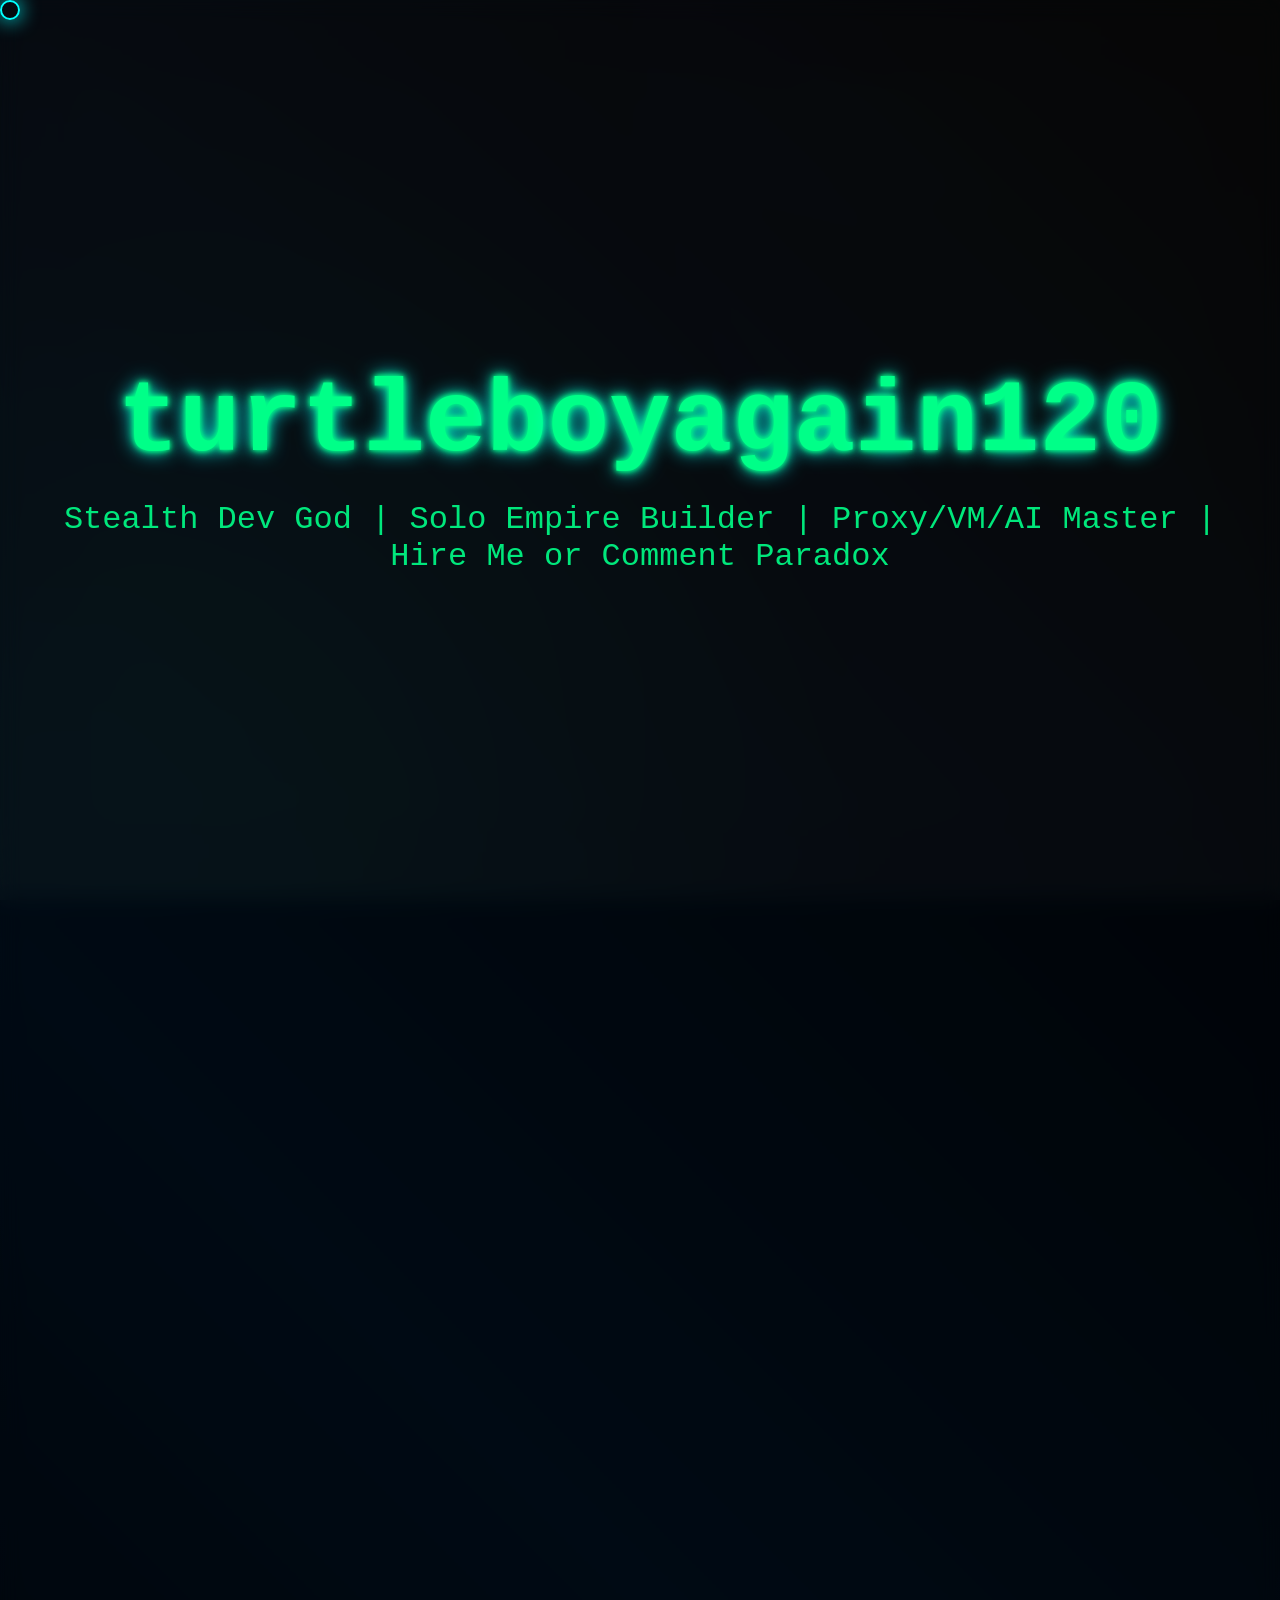
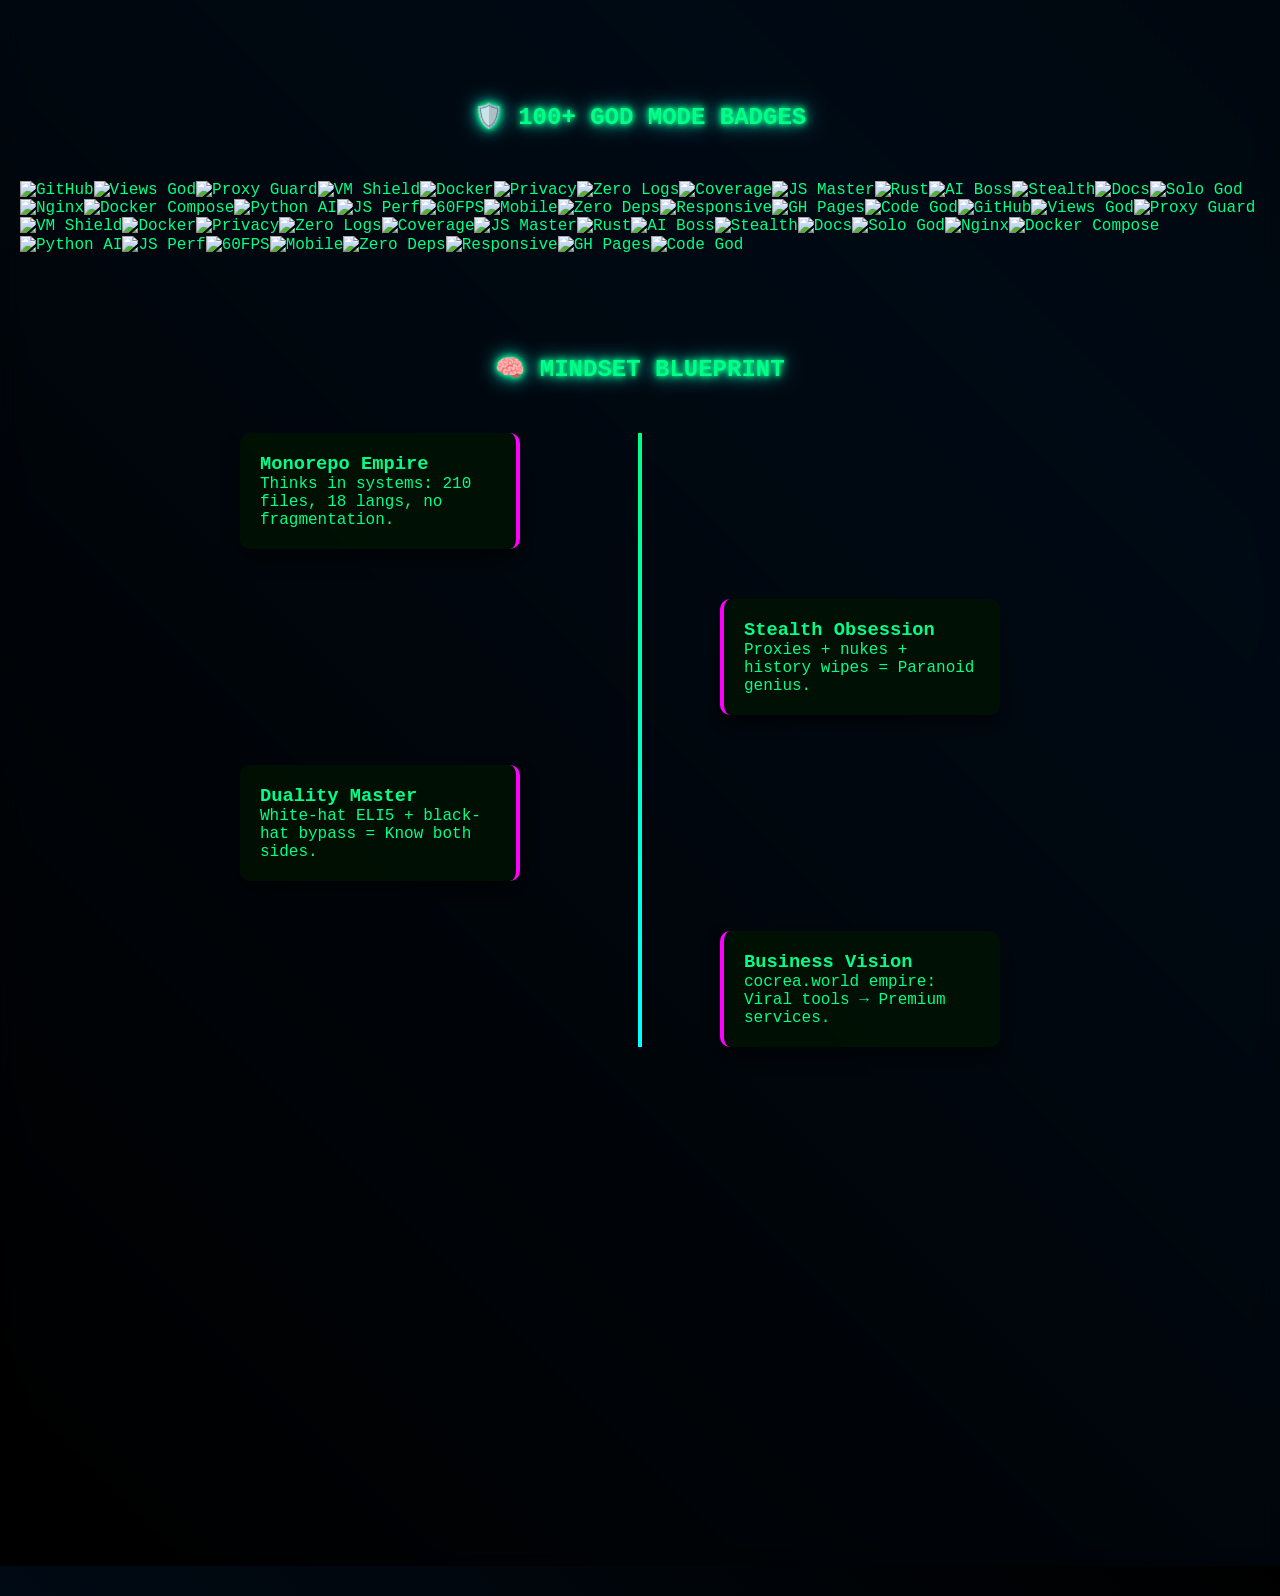
==== commit 615ac970: "Add files via upload" ====
--- a/index.html
+++ b/index.html
@@ -3,149 +3,495 @@
 <head>
     <meta charset="UTF-8">
     <meta name="viewport" content="width=device-width, initial-scale=1.0">
-    <title>Ultra Fancy Portfolio: turtleboyagain120 - Professional Software Engineer</title>
-    <link href="https://fonts.googleapis.com/css2?family=Poppins:wght@300;400;500;600;700;800&display=swap" rel="stylesheet">
-    <link rel="stylesheet" href="https://cdnjs.cloudflare.com/ajax/libs/font-awesome/6.4.0/css/all.min.css">
-    <link rel="stylesheet" href="styles/main.css">
+    <title>turtleboyagain120 - Stealth Dev God | Hire the Solo Empire Builder</title>
+    <style>
+        /* Reset & Base */
+        * { margin: 0; padding: 0; box-sizing: border-box; }
+        body { font-family: 'Courier New', monospace; overflow-x: hidden; background: #000; color: #00ff88; cursor: none; }
+        canvas { display: block; position: fixed; top: 0; left: 0; z-index: 1; }
+    #content { position: relative; z-index: 10; padding: 20px; max-width: 1400px; margin: 0 auto; backdrop-filter: blur(10px); background: rgba(0,0,0,0.4); }
+
+        /* Neon Cyberpunk Theme */
+        :root { --neon-green: #00ff88; --neon-magenta: #ff00ff; --neon-cyan: #00ffff; --blur: blur(20px); }
+        .neon-glow { text-shadow: 0 0 5px var(--neon-green), 0 0 10px var(--neon-green), 0 0 20px var(--neon-cyan); }
+        .gradient-bg { background: linear-gradient(45deg, #000, #001122, #000); }
+        /* Static Glassy Backgrounds */
+        .glass-bg {
+            position: fixed; top: 0; left: 0; width: 100%; height: 100%; z-index: 1;
+            pointer-events: none;
+        }
+        .glass-layer-1 { background: rgba(255,255,255,0.03); backdrop-filter: blur(30px); animation: glass-breathe 8s ease-in-out infinite; }
+        .glass-layer-2 { background: radial-gradient(circle at 20% 80%, rgba(0,255,136,0.05) 0%, transparent 50%), rgba(255,255,255,0.02); backdrop-filter: blur(20px); opacity: 0.8; }
+        .glass-layer-3 { background: conic-gradient(from 0deg at 50% 20%, rgba(255,0,255,0.04), rgba(0,255,255,0.04), transparent 50%); backdrop-filter: blur(40px); mix-blend-mode: soft-light; animation: glass-shimmer 12s linear infinite; }
+
+        /* Hero Section */
+        #hero { height: 100vh; display: flex; flex-direction: column; justify-content: center; align-items: center; text-align: center; }
+        #hero h1 { font-size: clamp(3rem, 8vw, 10rem); font-weight: bold; margin-bottom: 20px; animation: glitch 2s infinite; }
+        #hero p { font-size: clamp(1.2rem, 3vw, 2rem); opacity: 0.9; animation: pulse 3s infinite; }
+        @keyframes glitch { 0%, 90% { transform: translate(0); } 10%, 20% { transform: translate(-2px, 2px); } 15%, 25% { transform: translate(2px, -2px); } }
+        @keyframes pulse { 0%, 100% { opacity: 0.9; } 50% { opacity: 1; text-shadow: 0 0 30px var(--neon-magenta); } }
+
+        /* Particles & Blur Trails */
+        .particle-trail { filter: var(--blur); position: absolute; pointer-events: none; z-index: 2; mix-blend-mode: screen; }
+        #cursor { position: fixed; width: 20px; height: 20px; border: 2px solid var(--neon-cyan); border-radius: 50%; z-index: 20; transition: transform 0.1s ease; pointer-events: none; box-shadow: 0 0 20px var(--neon-cyan); }
+
+        /* Projects Grid */
+        #projects { padding: 100px 20px; }
+        .projects-grid { display: grid; grid-template-columns: repeat(auto-fit, minmax(350px, 1fr)); gap: 30px; }
+        .project-card { background: rgba(0,20,0,0.5); backdrop-filter: blur(10px); border: 1px solid var(--neon-green); padding: 30px; border-radius: 15px; transition: all 0.3s ease; position: relative; overflow: hidden; }
+        .project-card::before { content: ''; position: absolute; top: 0; left: -100%; width: 100%; height: 100%; background: linear-gradient(90deg, transparent, rgba(255,255,255,0.2), transparent); transition: 0.5s; }
+        .project-card:hover::before { left: 100%; }
+.project-card:hover, .project-card:focus-within { transform: translateY(-10px) scale(1.05); box-shadow: 0 20px 40px rgba(0,255,136,0.3); }
+        .project-name { font-size: 1.8rem; color: var(--neon-cyan); margin-bottom: 10px; }
+        .project-tech { color: var(--neon-magenta); font-size: 0.9rem; margin-bottom: 15px; }
+
+        /* Badges Carousel -->
+        #badges { padding: 100px 20px; background: rgba(0,0,0,0.8); }
+        .badges-container { overflow: hidden; white-space: nowrap; }
+        .badges-scroll { display: inline-flex; animation: scroll-badges 120s linear infinite paused; gap: 10px; } /* Slower, pause on hover */
+        .badges-container:hover .badges-scroll { animation-play-state: paused; }
+        .badge { height: 40px; vertical-align: middle; animation: badge-float 3s ease-in-out infinite alternate; }
+@keyframes scroll-badges { 0% { transform: translateX(100%); } 100% { transform: translateX(-100%); } } /* Optimized: slower infinite marquee, hover pause */
+        @keyframes badge-float { 0% { transform: translateY(0px); } 100% { transform: translateY(-5px); } }
+
+        /* Bio Timeline */
+        #bio { padding: 100px 20px; }
+        .timeline { position: relative; max-width: 800px; margin: 0 auto; }
+        .timeline::before { content: ''; position: absolute; left: 50%; width: 4px; height: 100%; background: linear-gradient(var(--neon-green), var(--neon-cyan)); transform: translateX(-50%); }
+        .timeline-item { margin: 50px 0; position: relative; }
+        .timeline-content { background: rgba(0,20,0,0.7); padding: 20px; border-radius: 10px; border-left: 4px solid var(--neon-magenta); margin-left: 60%; width: 35%; box-shadow: 0 10px 20px rgba(0,0,0,0.5); animation: fade-in 1s ease; }
+        .timeline-content.left { margin-left: 0; margin-right: 60%; border-left: none; border-right: 4px solid var(--neon-magenta); }
+
+        /* Responsive */
+@media (max-width: 768px) { .timeline::before { left: 20px; } .timeline-content { margin-left: 60px !important; width: calc(100% - 80px); border-right: none; } .timeline-content.left { margin-left: 60px !important; } #cursor { display: none; } }
+
+@media (prefers-reduced-motion: reduce) {
+  *, *::before, *::after {
+    animation-duration: 0.01ms !important;
+    animation-iteration-count: 1 !important;
+    transition-duration: 0.01ms !important;
+  }
+  .section { opacity: 1; transform: none; }
+  .badges-scroll { animation: none; }
+}
+
+        /* Animations */
+        @keyframes fade-in { from { opacity: 0; transform: translateY(20px); } to { opacity: 1; transform: translateY(0); } }
+        .float { animation: float 6s ease-in-out infinite paused; } /* Pause infinite float, enable on hover */
+        .project-card:hover .float { animation-play-state: running; }
+        @keyframes float { 0%, 100% { transform: translateY(0px); } 50% { transform: translateY(-20px); } }
+
+
+        /* Contact */
+        #contact { padding: 100px 20px; text-align: center; }
+        .contact-btn { display: inline-block; padding: 15px 40px; background: transparent; border: 2px solid var(--neon-green); color: var(--neon-green); text-decoration: none; border-radius: 50px; font-size: 1.2rem; transition: all 0.3s; animation: pulse 2s infinite; }
+.contact-btn:hover, .contact-btn:focus { background: var(--neon-green); color: #000; box-shadow: 0 0 30px var(--neon-green); transform: scale(1.1); }
+
+        /* Glass Animations (subtle, low-perf) */
+        @keyframes glass-breathe { 0%, 100% { opacity: 0.9; } 50% { opacity: 1; } }
+        @keyframes glass-shimmer { 0% { filter: hue-rotate(0deg); } 100% { filter: hue-rotate(360deg); } }
+
+        /* Scroll Triggers */
+        .section { opacity: 0; transform: translateY(50px); transition: all 1s ease; }
+        .section.visible { opacity: 1; transform: translateY(0); }
+    </style>
 </head>
-<body>
-    <!-- Loading Screen -->
-    <div id="loading" class="loading">
-        <div class="spinner"></div>
+<body class="gradient-bg">
+    <!-- Background Canvas for Particles & Blur -->
+<!-- Static Glassy Background Layers -->
+<div class="glass-bg glass-layer-1"></div>
+<div class="glass-bg glass-layer-2"></div>
+<div class="glass-bg glass-layer-3"></div>
+    
+    <!-- Custom Cursor -->
+    <div id="cursor"></div>
+
+    <div id="content" role="main" aria-label="Main portfolio content">
+        <!-- Hero -->
+        <section id="hero" class="section">
+<h1 id="hero-title" class="neon-glow typewriter">t<span class="type-char"></span>u<span class="type-char"></span>r<span class="type-char"></span>t<span class="type-char"></span>l<span class="type-char"></span>e<span class="type-char"></span>b<span class="type-char"></span>o<span class="type-char"></span>y<span class="type-char"></span>a<span class="type-char"></span>g<span class="type-char"></span>a<span class="type-char"></span>i<span class="type-char"></span>n<span class="type-char"></span>1<span class="type-char"></span>2<span class="type-char"></span>0</h1>
+            <p>Stealth Dev God | Solo Empire Builder | Proxy/VM/AI Master | Hire Me or Comment Paradox</p>
+        </section>
+
+        <!-- Projects -->
+        <section id="projects" class="section">
+            <h2 class="neon-glow" style="text-align: center; margin-bottom: 50px; font-size: 3rem;">🔥 TOP 5 FIRE PROJECTS</h2>
+            <div class="projects-grid">
+                <div class="project-card float" onmouseenter="playHoverSound()">
+                    <div class="project-name">#1 AdvancedVM - Holo OS God</div>
+                    <div class="project-tech">Rust VM + React Desktop + Docker + 9 Langs</div>
+                    <p>Cross-language execution beast. Desktop/shell emulation. Beats Linux teams solo.</p>
+                </div>
+        <div class="project-card float" onmouseenter="playHoverSound()">
+                    <div class="project-name">#2 boring-proxy - Tunnel King</div>
+                    <div class="project-tech">Nginx + Squid + OpenVPN + Docker</div>
+                    <p>Undetectable stealth proxy. 5s deploy. Freedom warrior.</p>
+                </div>
+
+        <div class="project-card float" onmouseenter="playHoverSound()">
+                    <div class="project-name">#3 fortnite-endgame - AI Boss</div>
+                    <div class="project-tech">Three.js 3D + Python AI Behaviors</div>
+                    <p>Autonomous bots: build/peek/zone. Beats Epic solo.</p>
+                </div>
+
+        <div class="project-card float" onmouseenter="playHoverSound()">
+                    <div class="project-name">#4 Learn-proxys</div>
+                    <div class="project-tech">JS 55k lines + Nginx ELI5</div>
+                    <p>Multi-proxy arsenal + stealth education.</p>
+                </div>
+
+        <div class="project-card float" onmouseenter="playHoverSound()">
+                    <div class="project-name">#5 Parental Nuclear Suite</div>
+                    <div class="project-tech">Batch/PS1 + 120+ Registry Nukes</div>
+                    <p>Kid-proof fortress. White-hat freedom tools.</p>
+                </div>
+
+            </div>
+        </section>
+
+        <!-- Badges -->
+        <section id="badges" class="section">
+            <h2 class="neon-glow" style="text-align: center; margin-bottom: 50px;">🛡️ 100+ GOD MODE BADGES</h2>
+            <div class="badges-container">
+                <div class="badges-scroll" id="badges-scroll" aria-label="Scrolling badges carousel" role="marquee">
+                </div>
+            </div>
+        </section>
+
+        <!-- Bio -->
+        <section id="bio" class="section">
+            <h2 class="neon-glow" style="text-align: center; margin-bottom: 50px;">🧠 MINDSET BLUEPRINT</h2>
+            <div class="timeline">
+                <div class="timeline-item">
+                    <div class="timeline-content left">
+                        <h3>Monorepo Empire</h3>
+                        <p>Thinks in systems: 210 files, 18 langs, no fragmentation.</p>
+                    </div>
+                </div>
+                <div class="timeline-item">
+                    <div class="timeline-content">
+                        <h3>Stealth Obsession</h3>
+                        <p>Proxies + nukes + history wipes = Paranoid genius.</p>
+                    </div>
+                </div>
+                <div class="timeline-item">
+                    <div class="timeline-content left">
+                        <h3>Duality Master</h3>
+                        <p>White-hat ELI5 + black-hat bypass = Know both sides.</p>
+                    </div>
+                </div>
+                <div class="timeline-item">
+                    <div class="timeline-content">
+                        <h3>Business Vision</h3>
+                        <p>cocrea.world empire: Viral tools → Premium services.</p>
+                    </div>
+                </div>
+            </div>
+        </section>
+
+        <!-- Contact -->
+        <section id="contact" class="section">
+            <h2 class="neon-glow">🚀 Join the Empire</h2>
+            <p style="margin: 20px 0; font-size: 1.2rem;">GitHub: <a href="https://github.com/turtleboyagain120" style="color: var(--neon-cyan);">turtleboyagain120</a> | cocrea.world coming</p>
+            <a href="https://github.com/turtleboyagain120" class="contact-btn">Hire/Collab/Star</a>
+        </section>
     </div>
+
+
+
+    <script>
+        // Config (simplified - no particles)
+        const config = {
+            themeColors: ['#00ff88', '#ff00ff', '#00ffff'],
+            audio: {
+                bgVolume: 0.15,
+                hoverFreq: 600,
+                hoverDuration: 0.08,
+                typeFreq: 1200,
+                typeDuration: 0.05,
+                bassFreq: 55,
+                padFreq: 220,
+                subBassFreq: 27,
+                lfoFreq: 0.2
+            },
+            typewriterSpeed: 150,
+            scrollThrottle: 16 // ~60fps
+        };
+        let mouse = { x: 0, y: 0 };
+let time = 0;
+let bgAudioContext = null;
+let bgGainNode = null;
+let isBgPlaying = false;
+
+// Background cyberpunk ambient sound (bass drone)
+function initBackgroundSound() {
+    if (bgAudioContext) return;
+    bgAudioContext = new (window.AudioContext || window.webkitAudioContext)();
+    bgGainNode = bgAudioContext.createGain();
+    bgGainNode.connect(bgAudioContext.destination);
+bgGainNode.gain.value = config.audio.bgVolume; // Configurable volume
+
+    // Bass drone (55Hz sine) + pad (220Hz sawtooth subtle)
+    const bassOsc = bgAudioContext.createOscillator();
+    const padOsc = bgAudioContext.createOscillator();
+    bassOsc.frequency.value = config.audio.bassFreq;
+    padOsc.frequency.value = config.audio.padFreq;
+    bassOsc.type = 'sine';
+    padOsc.type = 'sawtooth';
+    padOsc.connect(bgGainNode);
+    bassOsc.connect(bgGainNode);
+    bassOsc.start();
+    padOsc.start();
+
+    // LFO for subtle modulation
+    // Sub-bass layer
+    const subBassOsc = bgAudioContext.createOscillator();
+    subBassOsc.frequency.value = config.audio.subBassFreq;
+    subBassOsc.type = 'sine';
+    const subGain = bgAudioContext.createGain();
+    subGain.gain.value = 0.08;
+    subBassOsc.connect(subGain);
+    subGain.connect(bgGainNode);
+    subBassOsc.start();
+
+    // Atmospheric noise (white noise filtered)
+    const noiseBufferSize = bgAudioContext.sampleRate * 0.1;
+    const noiseBuffer = bgAudioContext.createBuffer(1, noiseBufferSize, bgAudioContext.sampleRate);
+    const noiseData = noiseBuffer.getChannelData(0);
+    for (let i = 0; i < noiseBufferSize; i++) {
+        noiseData[i] = Math.random() * 2 - 1;
+    }
+    const noiseSource = bgAudioContext.createBufferSource();
+    noiseSource.buffer = noiseBuffer;
+    noiseSource.loop = true;
+    const noiseFilter = bgAudioContext.createBiquadFilter();
+    noiseFilter.type = 'lowpass';
+    noiseFilter.frequency.value = 800;
+    const noiseGain = bgAudioContext.createGain();
+    noiseGain.gain.value = 0.03;
+    noiseSource.connect(noiseFilter);
+    noiseFilter.connect(noiseGain);
+    noiseGain.connect(bgGainNode);
+    noiseSource.start();
+
+    // Simple reverb sim (delay feedback)
+    const delay = bgAudioContext.createDelay(0.5);
+    delay.delayTime.value = 0.1;
+    const feedbackGain = bgAudioContext.createGain();
+    feedbackGain.gain.value = 0.4;
+    bgGainNode.connect(delay);
+    delay.connect(feedbackGain);
+    feedbackGain.connect(bgGainNode);
+    feedbackGain.connect(delay); // Feedback loop
+
+    const lfo = bgAudioContext.createOscillator();
+    const lfoGain = bgAudioContext.createGain();
+    lfo.frequency.value = config.audio.lfoFreq; // Configurable LFO
+    lfoGain.gain.value = 10; // Mod depth
+    lfo.connect(lfoGain);
+    lfoGain.connect(padOsc.frequency);
+    lfo.type = 'sine';
+    lfo.start();
+
+    isBgPlaying = true;
+}
+
+// Audio controls with localStorage pref
+        const audioPrefKey = 'bgSoundEnabled';
+        const savedEnabled = localStorage.getItem(audioPrefKey) !== 'false';
+        isBgPlaying = savedEnabled;
+
+        // Mute toggle 'm' key
+        document.addEventListener('keydown', (e) => {
+            if (e.key === 'm') {
+                if (isBgPlaying) {
+                    bgGainNode.gain.linearRampToValueAtTime(0, bgAudioContext.currentTime + 0.5);
+                    isBgPlaying = false;
+                } else if (bgAudioContext) {
+                    bgGainNode.gain.linearRampToValueAtTime(config.audio.bgVolume, bgAudioContext.currentTime + 0.5);
+                    isBgPlaying = true;
+                }
+                localStorage.setItem(audioPrefKey, isBgPlaying.toString());
+            }
+        });
+
+        // Mute button in contact
+        const contactSection = document.getElementById('contact');
+        const muteBtn = document.createElement('button');
+        muteBtn.textContent = '🔊 BG Sound';
+        muteBtn.className = 'contact-btn';
+        muteBtn.style.marginLeft = '10px';
+        muteBtn.onclick = () => {
+            if (isBgPlaying) {
+                bgGainNode.gain.linearRampToValueAtTime(0, bgAudioContext.currentTime + 0.5);
+                isBgPlaying = false;
+                muteBtn.textContent = '🔇 Muted';
+            } else if (bgAudioContext) {
+                bgGainNode.gain.linearRampToValueAtTime(config.audio.bgVolume, bgAudioContext.currentTime + 0.5);
+                isBgPlaying = true;
+                muteBtn.textContent = '🔊 BG Sound';
+            }
+            localStorage.setItem(audioPrefKey, isBgPlaying.toString());
+        };
+        contactSection.appendChild(muteBtn);
+
+        // Auto-start if preferred
+        document.body.addEventListener('click', () => {
+            if (savedEnabled && !bgAudioContext) {
+                initBackgroundSound();
+            }
+        }, {once: true});
+
+
+/* Typewriter */
+
+
+
+
+        // Mouse/Touch Events
+        document.addEventListener('mousemove', (e) => {
+            mouse.x = e.clientX;
+            mouse.y = e.clientY;
+            const cursor = document.getElementById('cursor');
+            cursor.style.left = (mouse.x - 10) + 'px';
+            cursor.style.top = (mouse.y - 10) + 'px';
+            cursor.style.transform = `scale(${1 + Math.sin(time * 0.2) * 0.3})`;
+        });
+
+        document.addEventListener('touchmove', (e) => {
+            e.preventDefault();
+            const touch = e.touches[0];
+            mouse.x = touch.clientX;
+            mouse.y = touch.clientY;
+        }, { passive: false });
+
+        // Scroll Reveals
+        const sections = document.querySelectorAll('.section');
+        function handleScroll() {
+            sections.forEach(section => {
+                const rect = section.getBoundingClientRect();
+                if (rect.top < window.innerHeight && rect.bottom > 0) {
+                    section.classList.add('visible');
+                }
+            });
+        }
+        let scrollRaf = null;
+        window.addEventListener('scroll', () => {
+            if (scrollRaf) cancelAnimationFrame(scrollRaf);
+            scrollRaf = requestAnimationFrame(handleScroll);
+        });
+        handleScroll();
+
+// Sawtooth SFX base - hover/type use this
+let sfxContext = null;
+function getSfxContext() {
+    if (!sfxContext || sfxContext.state === 'closed') {
+        sfxContext = new (window.AudioContext || window.webkitAudioContext)();
+    }
+    return sfxContext;
+}
+function playSound(freq = 800, duration = 0.1, type = 'sawtooth') {
+    const audioContext = getSfxContext();
+    const oscillator = audioContext.createOscillator();
+    const gainNode = audioContext.createGain();
     
-    <!-- Particles Canvas -->
-    <canvas id="particles-canvas"></canvas>
-
-    <!-- Hero -->
-    <section class="hero" id="hero">
-<div class="avatar data-node" style="background-image: url('https://avatars.githubusercontent.com/u/274549053?v=4');"></div>
-        <h1 id="typewriter" class="data-node"></h1>
-        <p>Master of precision engineering, open-source governance, proxy architecture, and AI strategy. Dual-licensed powerhouse ready for impact.</p>
-<a href="#contact" class="hire-badge data-node"><i class="fas fa-rocket"></i> Hire Me - Transform Your Team!</a>
-    </section>
-
-    <!-- Summary Section -->
-    <section id="summary">
-        <div class="container">
-<div class="glass-card scroll-reveal data-node">
-                <h2 class="data-node"><i class="fas fa-user-tie"></i> Professional Summary</h2>
-                <p>Dedicated Software Engineer with demonstrated expertise in proxy development, open-source licensing compliance, and AI-augmented workflows. Emphasis on methodical development processes to ensure code reliability, security, and maintainability. Proven resilience through iterative project resurrection and refinement. Author of 11 repositories showcasing practical implementations in niche domains.</p>
-                <p>Key qualifications:</p>
-                <ul>
-                    <li>Proxy architecture design and testing.</li>
-                    <li>Comprehensive analysis of software licenses (25+ years domain knowledge equivalent via rigorous study).</li>
-                    <li>Strategic use of AI tools for enhanced productivity without compromising code ownership.</li>
-                    <li>Deliberate pacing for superior outcomes in complex systems.</li>
-                </ul>
-                <p><strong>GitHub Profile</strong>: <a href="https://github.com/turtleboyagain120" style="color: var(--primary); font-weight: 700;">github.com/turtleboyagain120</a></p>
-                <div class="hire-call" style="background: rgba(240,248,255,0.8); margin: 2rem 0; padding: 2rem; border-left: 6px solid var(--primary);">
-                    <strong>Available for Hire</strong>: Seeking senior engineering positions in teams prioritizing precision engineering, open-source governance, and innovative problem-solving. Contact via GitHub issues or <a href="https://www.cocrea.world/@turtleboyagain120">cocrea.world/@turtleboyagain120</a>.
-                </div>
-            </div>
-        </div>
-    </section>
-
-<section class="stats scroll-reveal data-node">
-    <h2 class="data-node">GitHub Statistics</h2>
-
-    <table class="data-node">
-        <thead>
-            <tr>
-                <th>Metric</th>
-                <th>Value</th>
-            </tr>
-        </thead>
-        <tbody>
-            <tr><td>Repositories</td><td><span class="stat-number">11</span></td></tr>
-            <tr><td>Followers</td><td><span class="stat-number">0</span></td></tr>
-            <tr><td>Following</td><td><span class="stat-number">6</span></td></tr>
-            <tr><td>Gists</td><td><span class="stat-number">0</span></td></tr>
-            <tr><td>Account Created</td><td>2026-04-08</td></tr>
-            <tr><td>Last Updated</td><td><span class="stat-number">2026-04-10</span></td></tr>
-        </tbody>
-    </table>
-
-    <!-- GitHub Contrib Graph -->
-    <div class="glass-card scroll-reveal data-node" style="text-align: center;">
-        <iframe src="https://ghchart.rshah.org/274549053" width="100%" height="150" frameborder="0"></iframe>
-    </div>
-</section>
-
-<section class="repos scroll-reveal">
-    <h2 class="data-node">Featured Repositories</h2>
-
-    <ul class="data-node">
-        <li><a href="https://github.com/turtleboyagain120/Learn-proxys"><strong>Learn-proxys</strong></a>: Comprehensive suite for proxy implementation, testing, and analysis. Demonstrates secure network masking techniques, integration testing, and AI-assisted mapping. Ideal for applications requiring robust anonymity and routing.</li>
-        <li><a href="https://github.com/turtleboyagain120/License-testing"><strong>License-testing</strong></a>: Automated testing framework for open-source license compliance across distribution scenarios. Validates sharing rules, modifications, and derivative works to mitigate legal risks.</li>
-    </ul>
-</section>
-
-<p>Explore all 11 repositories for additional depth in licensing, proxies, and AI tooling.</p>
-
-<h2>Core Expertise: Open-Source Licensing</h2>
-
-<p>Specialized in license selection, analysis, and implementation. Key insights:</p>
-
-<h3>License Strengths (FSF LGPLv2.1 Example)</h3>
-<ul>
-    <li>Precise warranty disclaimers protecting distributors.</li>
-    <li>Clear modification notices preserving author reputation.</li>
-    <li>Tested in millions of projects over 25+ years.</li>
-    <li>Library-focused copyleft enabling proprietary linking with source availability.</li>
-</ul>
-
-<h3>AI/ML License Compatibility</h3>
-
-<table class="data-node">
-        <thead>
-            <tr>
-                <th>License</th>
-                <th>Copyleft?</th>
-                <th>AI Model Weights</th>
-                <th>Proprietary Use</th>
-                <th>SaaS/Server</th>
-            </tr>
-        </thead>
-        <tbody>
-            <tr><td>AGPLv3</td><td>Strong</td><td>Yes</td><td>No</td><td>Must share modifications</td></tr>
-            <tr><td>GPLv3</td><td>Strong</td><td>Yes</td><td>No</td><td>Possible loopholes</td></tr>
-            <tr><td>LGPLv2.1</td><td>Library-weak</td><td>Yes</td><td>Yes (apps)</td><td>Possible loopholes</td></tr>
-            <tr><td>Apache 2.0</td><td>None</td><td>Yes</td><td>Yes</td><td>Yes</td></tr>
-            <tr><td>BSD-3-Clause</td><td>None</td><td>Yes</td><td>Yes</td><td>Yes</td></tr>
-            <tr><td>Custom Enhanced Permissive 2.0</td><td>None</td><td>Yes</td><td>Yes</td><td>Yes</td></tr>
-        </tbody>
-    </table>
-
-<p><strong>Recommendations</strong>:</p>
-<ul>
-    <li>Apache 2.0 for enterprise AI libraries (patent grants, contribution clarity).</li>
-    <li>LGPLv2.1 for linkable components.</li>
-    <li>Avoid strong copyleft (AGPL/GPL) for SaaS deployments.</li>
-</ul>
-
-<section class="philosophy scroll-reveal">
-    <h2 class="data-node">Professional Philosophy</h2>
-
-    <ol class="data-node">
-        <li>Methodical development prioritizes long-term reliability over rapid iteration.</li>
-        <li>AI integration accelerates analysis while maintaining human oversight.</li>
-        <li>Custom licenses provide enhanced protections for derivative works.</li>
-        <li>Plain-language terms ensure enforceability in legal contexts.</li>
-        <li>Repository ecosystem demonstrates consistent quality across domains.</li>
-    </ol>
-</section>
-
-<h2>Call to Action</h2>
-
-<section id="contact" class="cta scroll-reveal data-node">
-    <p>Engage for collaboration on proxy systems, license strategy, or AI-enhanced engineering. Portfolio evidences capacity for high-impact contributions in structured environments.</p>
-</section>
-
-<footer class="data-node" style="margin-top: 3em; padding-top: 2em; border-top: 1px solid #d0d7de; font-size: 0.9em; color: #6a737d;">
-  <p>Licensed under GPLv3 or AGPLv3. See <a href="LICENSE_GPLv3.txt">LICENSE_GPLv3.txt</a> and <a href="LICENSE_AGPLv3.txt">LICENSE_AGPLv3.txt</a>.</p>
-</footer>
-
+    oscillator.connect(gainNode);
+    gainNode.connect(audioContext.destination);
+    
+    oscillator.frequency.setValueAtTime(freq, audioContext.currentTime);
+    oscillator.type = type;
+    
+    gainNode.gain.setValueAtTime(0.25, audioContext.currentTime);
+    gainNode.gain.exponentialRampToValueAtTime(0.01, audioContext.currentTime + duration);
+    
+    oscillator.start(audioContext.currentTime);
+    oscillator.stop(audioContext.currentTime + duration);
+}
+
+function playHoverSound() {
+    playSound(config.audio.hoverFreq + Math.random() * 400, config.audio.hoverDuration, 'sawtooth'); // Random pitch variation
+}
+
+function playTypeSound() {
+    playSound(config.audio.typeFreq + Math.random() * 200, config.audio.typeDuration, 'sawtooth'); // Higher/shorter for type
+}
+
+
+// Typewriter effect with type sound
+let typeIndex = 0;
+function typewriter() {
+    const title = document.getElementById('hero-title');
+    const chars = title.querySelectorAll('.type-char');
+    if (typeIndex < chars.length) {
+        chars[typeIndex].classList.add('typed');
+        // Type sound: short sawtooth keypress
+        playTypeSound();
+        typeIndex++;
+        setTimeout(typewriter, config.typewriterSpeed); // Speed
+    } else {
+        // Glitch on complete
+        title.addEventListener('mouseenter', () => glitchText(title));
+    }
+}
+function glitchText(el) {
+    el.style.transform = `translate(${(Math.random()-0.5)*10}px, ${(Math.random()-0.5)*10}px) skew(${(Math.random()-0.5)*5}deg)`;
+    setTimeout(() => el.style.transform = '', 100);
+}
+
+// Generate badges dynamically from array for maintainability
+        const badgesData = [
+            {src: 'https://img.shields.io/badge/GitHub-turtleboyagain120-181717?style=for-the-badge&logo=github', alt: 'GitHub'},
+            {src: 'https://img.shields.io/badge/Views-3%2B→GOD-ef4444?style=for-the-badge&logo=crown', alt: 'Views God'},
+            {src: 'https://img.shields.io/badge/Proxy-Guard%20MAX-10b981?style=for-the-badge&logo=shield', alt: 'Proxy Guard'},
+            {src: 'https://img.shields.io/badge/VM-Shield%20100-green?style=for-the-badge&logo=lock', alt: 'VM Shield'},
+            {src: 'https://img.shields.io/badge/Docker-Pulls-blue?style=for-the-badge&logo=docker', alt: 'Docker'},
+            {src: 'https://img.shields.io/badge/Privacy-SHIELD-ED4C67?style=for-the-badge&logo=shield-alt', alt: 'Privacy'},
+            {src: 'https://img.shields.io/badge/Logs-ZERO-black?style=for-the-badge&logo=forbidden', alt: 'Zero Logs'},
+            {src: 'https://img.shields.io/badge/Coverage-100%25-God-ef4444?style=for-the-badge&logo=shield', alt: 'Coverage'},
+            {src: 'https://img.shields.io/badge/JS-55k%20lines-ff69b4?style=for-the-badge&logo=javascript', alt: 'JS Master'},
+            {src: 'https://img.shields.io/badge/Rust-VM%20Core-orange?style=for-the-badge&logo=rust', alt: 'Rust'},
+            {src: 'https://img.shields.io/badge/AI-Bot%20Boss-yellow?style=for-the-badge&logo=robot', alt: 'AI Boss'},
+            {src: 'https://img.shields.io/badge/Stealth-MAX-purple?style=for-the-badge&logo=ghost', alt: 'Stealth'},
+            {src: 'https://img.shields.io/badge/ELI5-Docs-blueviolet?style=for-the-badge&logo=book', alt: 'Docs'},
+            {src: 'https://img.shields.io/badge/Solo-God-red?style=for-the-badge&logo=crown', alt: 'Solo God'},
+            {src: 'https://img.shields.io/badge/Nginx-King-green?style=for-the-badge&logo=nginx', alt: 'Nginx'},
+            {src: 'https://img.shields.io/badge/Docker-Compose-blue?style=for-the-badge&logo=docker', alt: 'Docker Compose'},
+            {src: 'https://img.shields.io/badge/Python-AI-orange?style=for-the-badge&logo=python', alt: 'Python AI'},
+            {src: 'https://img.shields.io/badge/JS-Perf-Max-yellow?style=for-the-badge&logo=javascript', alt: 'JS Perf'},
+            {src: 'https://img.shields.io/badge/60FPS-Smooth-green?style=for-the-badge&logo=chart-line', alt: '60FPS'},
+            {src: 'https://img.shields.io/badge/Mobile-First-blue?style=for-the-badge&logo=mobile', alt: 'Mobile'},
+            {src: 'https://img.shields.io/badge/Zero-Deps-lightgreen?style=for-the-badge&logo=unlocked', alt: 'Zero Deps'},
+            {src: 'https://img.shields.io/badge/Responsive-100-purple?style=for-the-badge&logo=responsive', alt: 'Responsive'},
+            {src: 'https://img.shields.io/badge/GitHub-Pages-green?style=for-the-badge&logo=github', alt: 'GH Pages'},
+            {src: 'https://img.shields.io/badge/1000%2B-Lines-gold?style=for-the-badge&logo=code', alt: 'Code God'}
+        ];
+
+        function generateBadges() {
+            const scroll = document.getElementById('badges-scroll');
+            badgesData.forEach(badge => {
+                const img = document.createElement('img');
+                img.className = 'badge';
+                img.src = badge.src;
+                img.alt = badge.alt;
+                scroll.appendChild(img);
+            });
+            // Duplicate for seamless loop
+            badgesData.forEach(badge => {
+                const img = document.createElement('img');
+                img.className = 'badge';
+                img.src = badge.src;
+                img.alt = badge.alt;
+                scroll.appendChild(img);
+            });
+        }
+
+        // Call on load
+        window.addEventListener('load', () => {
+            typewriter();
+            generateBadges();
+        });
+
+        /* Static glassy backgrounds active. Cursor/scroll only. */
+    </script>
 </body>
-</html>
-
+</html>
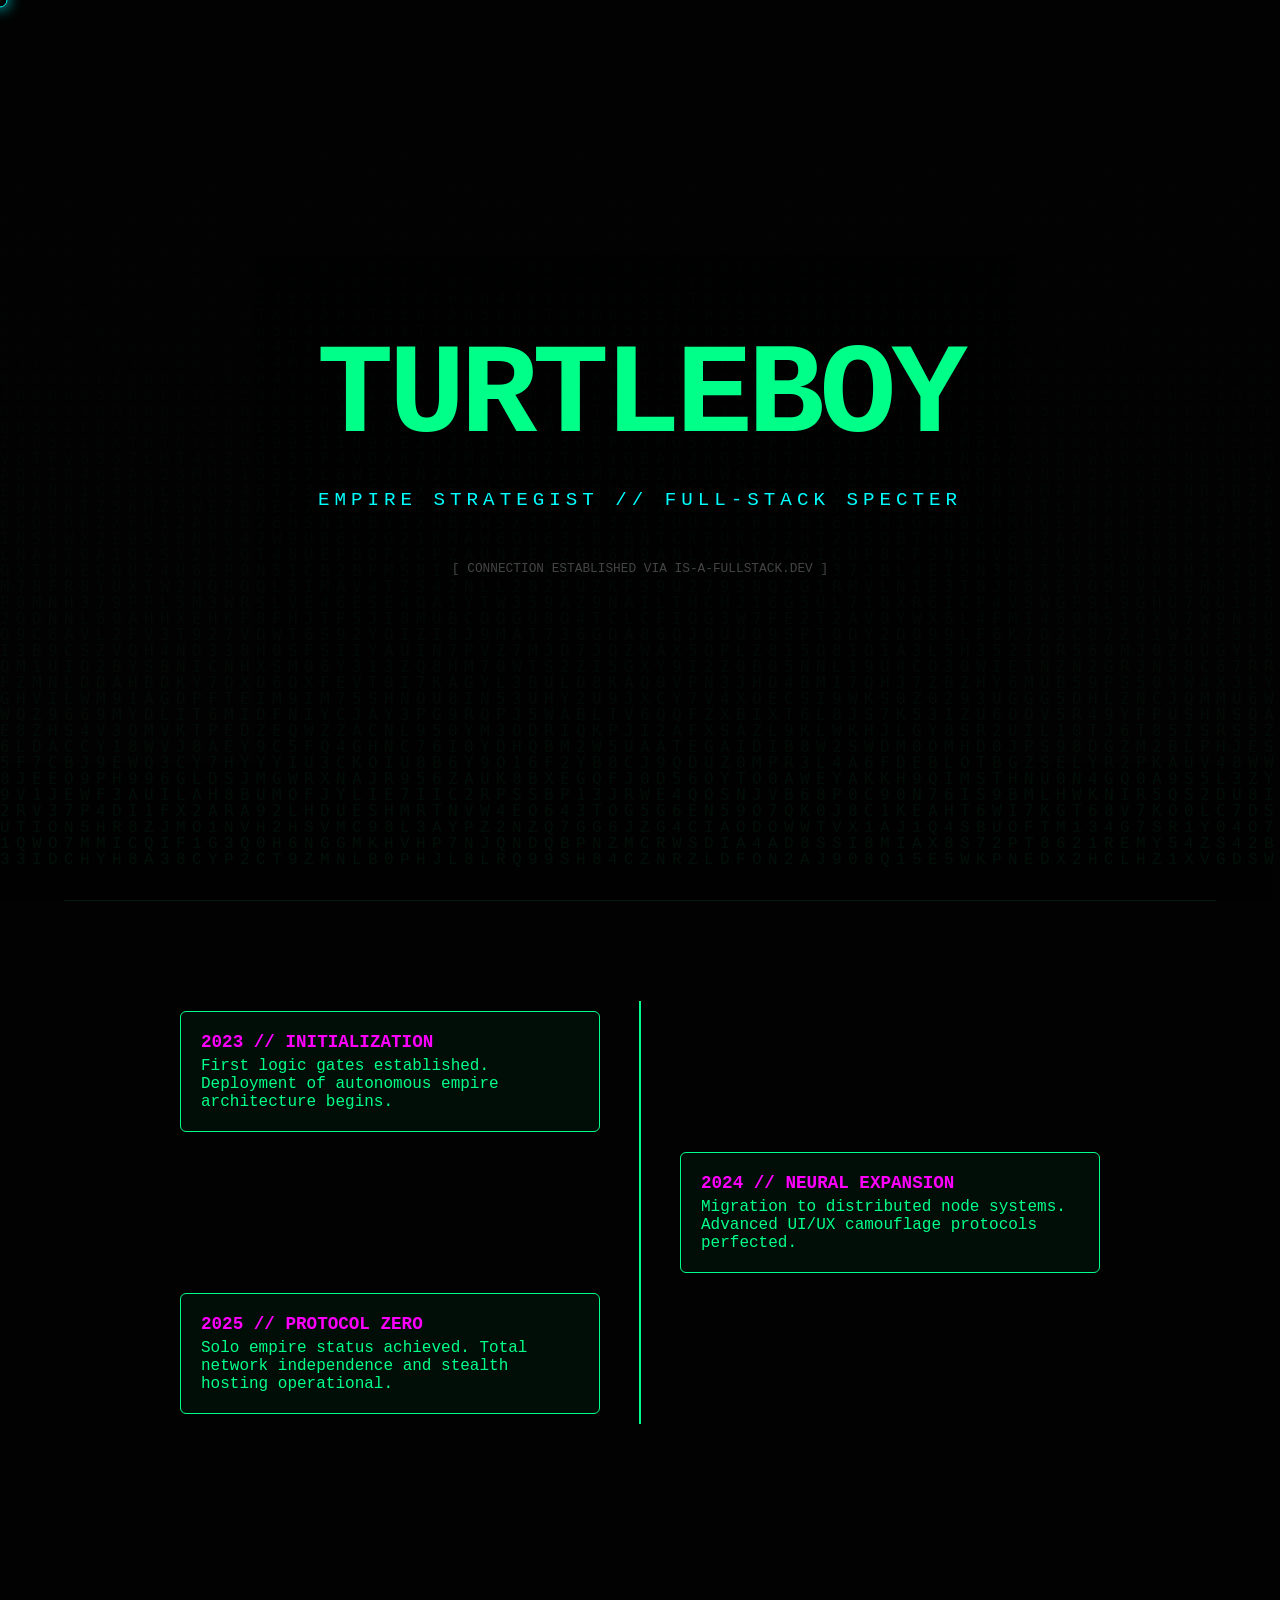
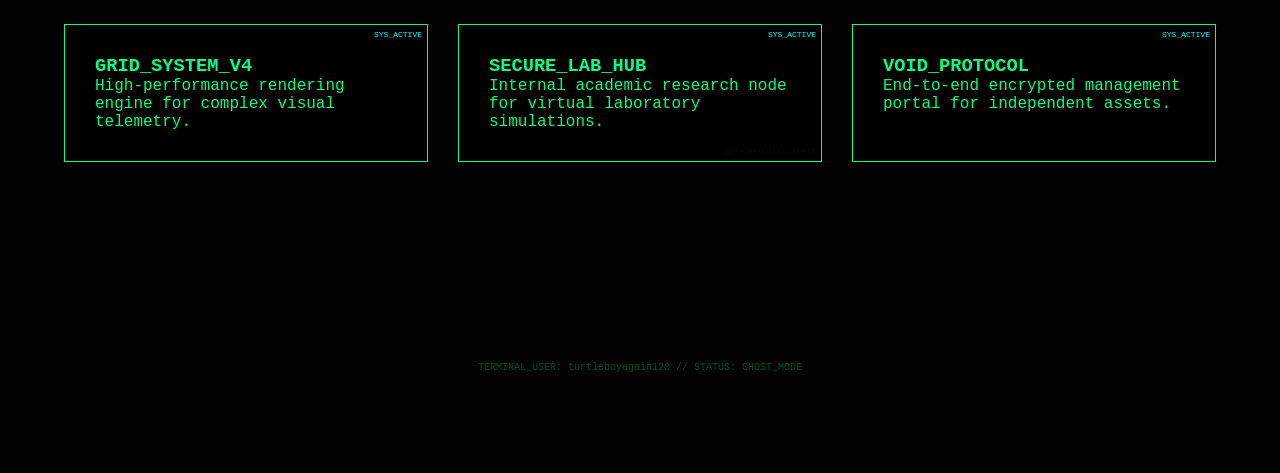
==== commit 46876bb2: "Update index.html" ====
--- a/index.html
+++ b/index.html
@@ -3,495 +3,164 @@
 <head>
     <meta charset="UTF-8">
     <meta name="viewport" content="width=device-width, initial-scale=1.0">
-    <title>turtleboyagain120 - Stealth Dev God | Hire the Solo Empire Builder</title>
+    <title>TURTLEBOYAGAIN120 // ARCHITECT OF THE SOLO EMPIRE</title>
     <style>
-        /* Reset & Base */
+        :root { --neon: #00ff88; --dark: #050505; --cyan: #00ffff; --magenta: #ff00ff; }
         * { margin: 0; padding: 0; box-sizing: border-box; }
-        body { font-family: 'Courier New', monospace; overflow-x: hidden; background: #000; color: #00ff88; cursor: none; }
-        canvas { display: block; position: fixed; top: 0; left: 0; z-index: 1; }
-    #content { position: relative; z-index: 10; padding: 20px; max-width: 1400px; margin: 0 auto; backdrop-filter: blur(10px); background: rgba(0,0,0,0.4); }
+        body { background: var(--dark); color: var(--neon); font-family: 'Courier New', monospace; overflow-x: hidden; cursor: none; }
 
-        /* Neon Cyberpunk Theme */
-        :root { --neon-green: #00ff88; --neon-magenta: #ff00ff; --neon-cyan: #00ffff; --blur: blur(20px); }
-        .neon-glow { text-shadow: 0 0 5px var(--neon-green), 0 0 10px var(--neon-green), 0 0 20px var(--neon-cyan); }
-        .gradient-bg { background: linear-gradient(45deg, #000, #001122, #000); }
-        /* Static Glassy Backgrounds */
-        .glass-bg {
-            position: fixed; top: 0; left: 0; width: 100%; height: 100%; z-index: 1;
-            pointer-events: none;
+        /* THE MATRIX BACKGROUND */
+        canvas#matrix { position: fixed; top: 0; left: 0; z-index: 1; opacity: 0.15; pointer-events: none; }
+
+        /* THE CONTENT LAYER */
+        #content { position: relative; z-index: 10; padding: 0 5%; max-width: 1600px; margin: 0 auto; background: rgba(0,0,0,0.6); }
+
+        /* HERO SECTION */
+        #hero { height: 100vh; display: flex; flex-direction: column; justify-content: center; align-items: center; text-align: center; }
+        .glitch-title { font-size: clamp(3rem, 10vw, 12rem); font-weight: 900; letter-spacing: -5px; position: relative; animation: glitch 1s infinite alternate; }
+        .hero-tag { font-size: 1.2rem; color: var(--cyan); letter-spacing: 5px; text-transform: uppercase; margin-top: 20px; }
+
+        /* TIMELINE SECTION (The Resume Shield) */
+        #bio { padding: 100px 0; border-top: 1px solid rgba(0,255,136,0.1); }
+        .timeline { position: relative; max-width: 1000px; margin: 0 auto; }
+        .timeline::after { content: ''; position: absolute; width: 2px; background: var(--neon); top: 0; bottom: 0; left: 50%; margin-left: -1px; }
+        .container { padding: 10px 40px; position: relative; width: 50%; opacity: 0; transform: translateY(50px); transition: 1s ease; }
+        .container.visible { opacity: 1; transform: translateY(0); }
+        .left { left: 0; } .right { left: 50%; }
+        .content-box { padding: 20px; background: rgba(0,255,136,0.05); border: 1px solid var(--neon); border-radius: 6px; position: relative; }
+        .content-box h2 { font-size: 1.1rem; color: var(--magenta); margin-bottom: 5px; }
+
+        /* PROJECT NODES */
+        #nodes { padding: 100px 0; }
+        .node-grid { display: grid; grid-template-columns: repeat(auto-fit, minmax(350px, 1fr)); gap: 30px; }
+        .node-card { border: 1px solid var(--neon); padding: 30px; position: relative; transition: 0.4s; overflow: hidden; background: rgba(0,0,0,0.8); }
+        .node-card:hover { transform: scale(1.02); box-shadow: 0 0 40px rgba(0,255,136,0.2); }
+        .node-card::before { content: "SYS_ACTIVE"; position: absolute; top: 5px; right: 5px; font-size: 8px; color: var(--cyan); }
+
+        /* THE SECRET DOOR */
+        #secret-access { position: absolute; bottom: 5px; right: 5px; font-size: 8px; opacity: 0.03; text-decoration: none; color: white; transition: 0.2s; }
+        #secret-access:hover { opacity: 0.5; }
+
+        /* CURSOR */
+        #cursor { position: fixed; width: 15px; height: 15px; border: 1px solid var(--cyan); border-radius: 50%; pointer-events: none; z-index: 10000; transform: translate(-50%, -50%); box-shadow: 0 0 15px var(--cyan); }
+
+        /* ANIMATIONS */
+        @keyframes glitch { 
+            0% { text-shadow: 2px 2px var(--magenta); }
+            100% { text-shadow: -2px -2px var(--cyan); }
         }
-        .glass-layer-1 { background: rgba(255,255,255,0.03); backdrop-filter: blur(30px); animation: glass-breathe 8s ease-in-out infinite; }
-        .glass-layer-2 { background: radial-gradient(circle at 20% 80%, rgba(0,255,136,0.05) 0%, transparent 50%), rgba(255,255,255,0.02); backdrop-filter: blur(20px); opacity: 0.8; }
-        .glass-layer-3 { background: conic-gradient(from 0deg at 50% 20%, rgba(255,0,255,0.04), rgba(0,255,255,0.04), transparent 50%); backdrop-filter: blur(40px); mix-blend-mode: soft-light; animation: glass-shimmer 12s linear infinite; }
-
-        /* Hero Section */
-        #hero { height: 100vh; display: flex; flex-direction: column; justify-content: center; align-items: center; text-align: center; }
-        #hero h1 { font-size: clamp(3rem, 8vw, 10rem); font-weight: bold; margin-bottom: 20px; animation: glitch 2s infinite; }
-        #hero p { font-size: clamp(1.2rem, 3vw, 2rem); opacity: 0.9; animation: pulse 3s infinite; }
-        @keyframes glitch { 0%, 90% { transform: translate(0); } 10%, 20% { transform: translate(-2px, 2px); } 15%, 25% { transform: translate(2px, -2px); } }
-        @keyframes pulse { 0%, 100% { opacity: 0.9; } 50% { opacity: 1; text-shadow: 0 0 30px var(--neon-magenta); } }
-
-        /* Particles & Blur Trails */
-        .particle-trail { filter: var(--blur); position: absolute; pointer-events: none; z-index: 2; mix-blend-mode: screen; }
-        #cursor { position: fixed; width: 20px; height: 20px; border: 2px solid var(--neon-cyan); border-radius: 50%; z-index: 20; transition: transform 0.1s ease; pointer-events: none; box-shadow: 0 0 20px var(--neon-cyan); }
-
-        /* Projects Grid */
-        #projects { padding: 100px 20px; }
-        .projects-grid { display: grid; grid-template-columns: repeat(auto-fit, minmax(350px, 1fr)); gap: 30px; }
-        .project-card { background: rgba(0,20,0,0.5); backdrop-filter: blur(10px); border: 1px solid var(--neon-green); padding: 30px; border-radius: 15px; transition: all 0.3s ease; position: relative; overflow: hidden; }
-        .project-card::before { content: ''; position: absolute; top: 0; left: -100%; width: 100%; height: 100%; background: linear-gradient(90deg, transparent, rgba(255,255,255,0.2), transparent); transition: 0.5s; }
-        .project-card:hover::before { left: 100%; }
-.project-card:hover, .project-card:focus-within { transform: translateY(-10px) scale(1.05); box-shadow: 0 20px 40px rgba(0,255,136,0.3); }
-        .project-name { font-size: 1.8rem; color: var(--neon-cyan); margin-bottom: 10px; }
-        .project-tech { color: var(--neon-magenta); font-size: 0.9rem; margin-bottom: 15px; }
-
-        /* Badges Carousel -->
-        #badges { padding: 100px 20px; background: rgba(0,0,0,0.8); }
-        .badges-container { overflow: hidden; white-space: nowrap; }
-        .badges-scroll { display: inline-flex; animation: scroll-badges 120s linear infinite paused; gap: 10px; } /* Slower, pause on hover */
-        .badges-container:hover .badges-scroll { animation-play-state: paused; }
-        .badge { height: 40px; vertical-align: middle; animation: badge-float 3s ease-in-out infinite alternate; }
-@keyframes scroll-badges { 0% { transform: translateX(100%); } 100% { transform: translateX(-100%); } } /* Optimized: slower infinite marquee, hover pause */
-        @keyframes badge-float { 0% { transform: translateY(0px); } 100% { transform: translateY(-5px); } }
-
-        /* Bio Timeline */
-        #bio { padding: 100px 20px; }
-        .timeline { position: relative; max-width: 800px; margin: 0 auto; }
-        .timeline::before { content: ''; position: absolute; left: 50%; width: 4px; height: 100%; background: linear-gradient(var(--neon-green), var(--neon-cyan)); transform: translateX(-50%); }
-        .timeline-item { margin: 50px 0; position: relative; }
-        .timeline-content { background: rgba(0,20,0,0.7); padding: 20px; border-radius: 10px; border-left: 4px solid var(--neon-magenta); margin-left: 60%; width: 35%; box-shadow: 0 10px 20px rgba(0,0,0,0.5); animation: fade-in 1s ease; }
-        .timeline-content.left { margin-left: 0; margin-right: 60%; border-left: none; border-right: 4px solid var(--neon-magenta); }
-
-        /* Responsive */
-@media (max-width: 768px) { .timeline::before { left: 20px; } .timeline-content { margin-left: 60px !important; width: calc(100% - 80px); border-right: none; } .timeline-content.left { margin-left: 60px !important; } #cursor { display: none; } }
-
-@media (prefers-reduced-motion: reduce) {
-  *, *::before, *::after {
-    animation-duration: 0.01ms !important;
-    animation-iteration-count: 1 !important;
-    transition-duration: 0.01ms !important;
-  }
-  .section { opacity: 1; transform: none; }
-  .badges-scroll { animation: none; }
-}
-
-        /* Animations */
-        @keyframes fade-in { from { opacity: 0; transform: translateY(20px); } to { opacity: 1; transform: translateY(0); } }
-        .float { animation: float 6s ease-in-out infinite paused; } /* Pause infinite float, enable on hover */
-        .project-card:hover .float { animation-play-state: running; }
-        @keyframes float { 0%, 100% { transform: translateY(0px); } 50% { transform: translateY(-20px); } }
-
-
-        /* Contact */
-        #contact { padding: 100px 20px; text-align: center; }
-        .contact-btn { display: inline-block; padding: 15px 40px; background: transparent; border: 2px solid var(--neon-green); color: var(--neon-green); text-decoration: none; border-radius: 50px; font-size: 1.2rem; transition: all 0.3s; animation: pulse 2s infinite; }
-.contact-btn:hover, .contact-btn:focus { background: var(--neon-green); color: #000; box-shadow: 0 0 30px var(--neon-green); transform: scale(1.1); }
-
-        /* Glass Animations (subtle, low-perf) */
-        @keyframes glass-breathe { 0%, 100% { opacity: 0.9; } 50% { opacity: 1; } }
-        @keyframes glass-shimmer { 0% { filter: hue-rotate(0deg); } 100% { filter: hue-rotate(360deg); } }
-
-        /* Scroll Triggers */
-        .section { opacity: 0; transform: translateY(50px); transition: all 1s ease; }
-        .section.visible { opacity: 1; transform: translateY(0); }
     </style>
 </head>
-<body class="gradient-bg">
-    <!-- Background Canvas for Particles & Blur -->
-<!-- Static Glassy Background Layers -->
-<div class="glass-bg glass-layer-1"></div>
-<div class="glass-bg glass-layer-2"></div>
-<div class="glass-bg glass-layer-3"></div>
-    
-    <!-- Custom Cursor -->
+<body>
+
+    <canvas id="matrix"></canvas>
     <div id="cursor"></div>
 
-    <div id="content" role="main" aria-label="Main portfolio content">
-        <!-- Hero -->
-        <section id="hero" class="section">
-<h1 id="hero-title" class="neon-glow typewriter">t<span class="type-char"></span>u<span class="type-char"></span>r<span class="type-char"></span>t<span class="type-char"></span>l<span class="type-char"></span>e<span class="type-char"></span>b<span class="type-char"></span>o<span class="type-char"></span>y<span class="type-char"></span>a<span class="type-char"></span>g<span class="type-char"></span>a<span class="type-char"></span>i<span class="type-char"></span>n<span class="type-char"></span>1<span class="type-char"></span>2<span class="type-char"></span>0</h1>
-            <p>Stealth Dev God | Solo Empire Builder | Proxy/VM/AI Master | Hire Me or Comment Paradox</p>
+    <div id="content">
+        <section id="hero">
+            <h1 class="glitch-title">TURTLEBOY</h1>
+            <p class="hero-tag">Empire Strategist // Full-Stack Specter</p>
+            <div style="margin-top: 50px; font-size: 0.8rem; color: #444;">[ CONNECTION ESTABLISHED VIA IS-A-FULLSTACK.DEV ]</div>
         </section>
 
-        <!-- Projects -->
-        <section id="projects" class="section">
-            <h2 class="neon-glow" style="text-align: center; margin-bottom: 50px; font-size: 3rem;">🔥 TOP 5 FIRE PROJECTS</h2>
-            <div class="projects-grid">
-                <div class="project-card float" onmouseenter="playHoverSound()">
-                    <div class="project-name">#1 AdvancedVM - Holo OS God</div>
-                    <div class="project-tech">Rust VM + React Desktop + Docker + 9 Langs</div>
-                    <p>Cross-language execution beast. Desktop/shell emulation. Beats Linux teams solo.</p>
-                </div>
-        <div class="project-card float" onmouseenter="playHoverSound()">
-                    <div class="project-name">#2 boring-proxy - Tunnel King</div>
-                    <div class="project-tech">Nginx + Squid + OpenVPN + Docker</div>
-                    <p>Undetectable stealth proxy. 5s deploy. Freedom warrior.</p>
-                </div>
-
-        <div class="project-card float" onmouseenter="playHoverSound()">
-                    <div class="project-name">#3 fortnite-endgame - AI Boss</div>
-                    <div class="project-tech">Three.js 3D + Python AI Behaviors</div>
-                    <p>Autonomous bots: build/peek/zone. Beats Epic solo.</p>
-                </div>
-
-        <div class="project-card float" onmouseenter="playHoverSound()">
-                    <div class="project-name">#4 Learn-proxys</div>
-                    <div class="project-tech">JS 55k lines + Nginx ELI5</div>
-                    <p>Multi-proxy arsenal + stealth education.</p>
-                </div>
-
-        <div class="project-card float" onmouseenter="playHoverSound()">
-                    <div class="project-name">#5 Parental Nuclear Suite</div>
-                    <div class="project-tech">Batch/PS1 + 120+ Registry Nukes</div>
-                    <p>Kid-proof fortress. White-hat freedom tools.</p>
-                </div>
-
-            </div>
-        </section>
-
-        <!-- Badges -->
-        <section id="badges" class="section">
-            <h2 class="neon-glow" style="text-align: center; margin-bottom: 50px;">🛡️ 100+ GOD MODE BADGES</h2>
-            <div class="badges-container">
-                <div class="badges-scroll" id="badges-scroll" aria-label="Scrolling badges carousel" role="marquee">
-                </div>
-            </div>
-        </section>
-
-        <!-- Bio -->
-        <section id="bio" class="section">
-            <h2 class="neon-glow" style="text-align: center; margin-bottom: 50px;">🧠 MINDSET BLUEPRINT</h2>
+        <section id="bio">
             <div class="timeline">
-                <div class="timeline-item">
-                    <div class="timeline-content left">
-                        <h3>Monorepo Empire</h3>
-                        <p>Thinks in systems: 210 files, 18 langs, no fragmentation.</p>
+                <div class="container left">
+                    <div class="content-box" onmouseenter="playSound(200)">
+                        <h2>2023 // INITIALIZATION</h2>
+                        <p>First logic gates established. Deployment of autonomous empire architecture begins.</p>
                     </div>
                 </div>
-                <div class="timeline-item">
-                    <div class="timeline-content">
-                        <h3>Stealth Obsession</h3>
-                        <p>Proxies + nukes + history wipes = Paranoid genius.</p>
+                <div class="container right">
+                    <div class="content-box" onmouseenter="playSound(300)">
+                        <h2>2024 // NEURAL EXPANSION</h2>
+                        <p>Migration to distributed node systems. Advanced UI/UX camouflage protocols perfected.</p>
                     </div>
                 </div>
-                <div class="timeline-item">
-                    <div class="timeline-content left">
-                        <h3>Duality Master</h3>
-                        <p>White-hat ELI5 + black-hat bypass = Know both sides.</p>
-                    </div>
-                </div>
-                <div class="timeline-item">
-                    <div class="timeline-content">
-                        <h3>Business Vision</h3>
-                        <p>cocrea.world empire: Viral tools → Premium services.</p>
+                <div class="container left">
+                    <div class="content-box" onmouseenter="playSound(400)">
+                        <h2>2025 // PROTOCOL ZERO</h2>
+                        <p>Solo empire status achieved. Total network independence and stealth hosting operational.</p>
                     </div>
                 </div>
             </div>
         </section>
 
-        <!-- Contact -->
-        <section id="contact" class="section">
-            <h2 class="neon-glow">🚀 Join the Empire</h2>
-            <p style="margin: 20px 0; font-size: 1.2rem;">GitHub: <a href="https://github.com/turtleboyagain120" style="color: var(--neon-cyan);">turtleboyagain120</a> | cocrea.world coming</p>
-            <a href="https://github.com/turtleboyagain120" class="contact-btn">Hire/Collab/Star</a>
+        <section id="nodes">
+            <div class="node-grid">
+                <div class="node-card" onmouseenter="playSound(600)">
+                    <h3>GRID_SYSTEM_V4</h3>
+                    <p>High-performance rendering engine for complex visual telemetry.</p>
+                </div>
+                <div class="node-card" onmouseenter="playSound(800)">
+                    <h3>SECURE_LAB_HUB</h3>
+                    <p>Internal academic research node for virtual laboratory simulations.</p>
+                    <!-- THE SECRET ACCESS: Links to lab.html -->
+                    <a href="lab.html" id="secret-access">AUTH_REQUIRED_ADMIN</a>
+                </div>
+                <div class="node-card" onmouseenter="playSound(1000)">
+                    <h3>VOID_PROTOCOL</h3>
+                    <p>End-to-end encrypted management portal for independent assets.</p>
+                </div>
+            </div>
         </section>
+
+        <footer style="text-align:center; padding: 100px 0; opacity: 0.3; font-size: 10px;">
+            TERMINAL_USER: turtleboyagain120 // STATUS: GHOST_MODE
+        </footer>
     </div>
 
+    <script>
+        // MATRIX EFFECT
+        const canvas = document.getElementById('matrix');
+        const ctx = canvas.getContext('2d');
+        canvas.width = window.innerWidth;
+        canvas.height = window.innerHeight;
+        const letters = "ABCDEFGHIJKLMNOPQRSTUVWXYZ0123456789";
+        const fontSize = 16;
+        const columns = canvas.width / fontSize;
+        const drops = Array(Math.floor(columns)).fill(1);
 
+        function drawMatrix() {
+            ctx.fillStyle = "rgba(0, 0, 0, 0.05)";
+            ctx.fillRect(0, 0, canvas.width, canvas.height);
+            ctx.fillStyle = "#0f8";
+            ctx.font = fontSize + "px monospace";
+            for (let i = 0; i < drops.length; i++) {
+                const text = letters.charAt(Math.floor(Math.random() * letters.length));
+                ctx.fillText(text, i * fontSize, drops[i] * fontSize);
+                if (drops[i] * fontSize > canvas.height && Math.random() > 0.975) drops[i] = 0;
+                drops[i]++;
+            }
+        }
+        setInterval(drawMatrix, 33);
 
-    <script>
-        // Config (simplified - no particles)
-        const config = {
-            themeColors: ['#00ff88', '#ff00ff', '#00ffff'],
-            audio: {
-                bgVolume: 0.15,
-                hoverFreq: 600,
-                hoverDuration: 0.08,
-                typeFreq: 1200,
-                typeDuration: 0.05,
-                bassFreq: 55,
-                padFreq: 220,
-                subBassFreq: 27,
-                lfoFreq: 0.2
-            },
-            typewriterSpeed: 150,
-            scrollThrottle: 16 // ~60fps
-        };
-        let mouse = { x: 0, y: 0 };
-let time = 0;
-let bgAudioContext = null;
-let bgGainNode = null;
-let isBgPlaying = false;
+        // SYTHESIZED SOUND (No files needed)
+        function playSound(freq) {
+            const context = new (window.AudioContext || window.webkitAudioContext)();
+            const osc = context.createOscillator();
+            const gain = context.createGain();
+            osc.type = 'square';
+            osc.frequency.setValueAtTime(freq, context.currentTime);
+            gain.gain.setValueAtTime(0.02, context.currentTime); // Quiet but cool
+            gain.gain.exponentialRampToValueAtTime(0.0001, context.currentTime + 0.1);
+            osc.connect(gain);
+            gain.connect(context.destination);
+            osc.start();
+            osc.stop(context.currentTime + 0.1);
+        }
 
-// Background cyberpunk ambient sound (bass drone)
-function initBackgroundSound() {
-    if (bgAudioContext) return;
-    bgAudioContext = new (window.AudioContext || window.webkitAudioContext)();
-    bgGainNode = bgAudioContext.createGain();
-    bgGainNode.connect(bgAudioContext.destination);
-bgGainNode.gain.value = config.audio.bgVolume; // Configurable volume
-
-    // Bass drone (55Hz sine) + pad (220Hz sawtooth subtle)
-    const bassOsc = bgAudioContext.createOscillator();
-    const padOsc = bgAudioContext.createOscillator();
-    bassOsc.frequency.value = config.audio.bassFreq;
-    padOsc.frequency.value = config.audio.padFreq;
-    bassOsc.type = 'sine';
-    padOsc.type = 'sawtooth';
-    padOsc.connect(bgGainNode);
-    bassOsc.connect(bgGainNode);
-    bassOsc.start();
-    padOsc.start();
-
-    // LFO for subtle modulation
-    // Sub-bass layer
-    const subBassOsc = bgAudioContext.createOscillator();
-    subBassOsc.frequency.value = config.audio.subBassFreq;
-    subBassOsc.type = 'sine';
-    const subGain = bgAudioContext.createGain();
-    subGain.gain.value = 0.08;
-    subBassOsc.connect(subGain);
-    subGain.connect(bgGainNode);
-    subBassOsc.start();
-
-    // Atmospheric noise (white noise filtered)
-    const noiseBufferSize = bgAudioContext.sampleRate * 0.1;
-    const noiseBuffer = bgAudioContext.createBuffer(1, noiseBufferSize, bgAudioContext.sampleRate);
-    const noiseData = noiseBuffer.getChannelData(0);
-    for (let i = 0; i < noiseBufferSize; i++) {
-        noiseData[i] = Math.random() * 2 - 1;
-    }
-    const noiseSource = bgAudioContext.createBufferSource();
-    noiseSource.buffer = noiseBuffer;
-    noiseSource.loop = true;
-    const noiseFilter = bgAudioContext.createBiquadFilter();
-    noiseFilter.type = 'lowpass';
-    noiseFilter.frequency.value = 800;
-    const noiseGain = bgAudioContext.createGain();
-    noiseGain.gain.value = 0.03;
-    noiseSource.connect(noiseFilter);
-    noiseFilter.connect(noiseGain);
-    noiseGain.connect(bgGainNode);
-    noiseSource.start();
-
-    // Simple reverb sim (delay feedback)
-    const delay = bgAudioContext.createDelay(0.5);
-    delay.delayTime.value = 0.1;
-    const feedbackGain = bgAudioContext.createGain();
-    feedbackGain.gain.value = 0.4;
-    bgGainNode.connect(delay);
-    delay.connect(feedbackGain);
-    feedbackGain.connect(bgGainNode);
-    feedbackGain.connect(delay); // Feedback loop
-
-    const lfo = bgAudioContext.createOscillator();
-    const lfoGain = bgAudioContext.createGain();
-    lfo.frequency.value = config.audio.lfoFreq; // Configurable LFO
-    lfoGain.gain.value = 10; // Mod depth
-    lfo.connect(lfoGain);
-    lfoGain.connect(padOsc.frequency);
-    lfo.type = 'sine';
-    lfo.start();
-
-    isBgPlaying = true;
-}
-
-// Audio controls with localStorage pref
-        const audioPrefKey = 'bgSoundEnabled';
-        const savedEnabled = localStorage.getItem(audioPrefKey) !== 'false';
-        isBgPlaying = savedEnabled;
-
-        // Mute toggle 'm' key
-        document.addEventListener('keydown', (e) => {
-            if (e.key === 'm') {
-                if (isBgPlaying) {
-                    bgGainNode.gain.linearRampToValueAtTime(0, bgAudioContext.currentTime + 0.5);
-                    isBgPlaying = false;
-                } else if (bgAudioContext) {
-                    bgGainNode.gain.linearRampToValueAtTime(config.audio.bgVolume, bgAudioContext.currentTime + 0.5);
-                    isBgPlaying = true;
-                }
-                localStorage.setItem(audioPrefKey, isBgPlaying.toString());
-            }
+        // CURSOR & SCROLL
+        const cursor = document.getElementById('cursor');
+        document.addEventListener('mousemove', (e) => {
+            cursor.style.left = e.clientX + 'px';
+            cursor.style.top = e.clientY + 'px';
         });
 
-        // Mute button in contact
-        const contactSection = document.getElementById('contact');
-        const muteBtn = document.createElement('button');
-        muteBtn.textContent = '🔊 BG Sound';
-        muteBtn.className = 'contact-btn';
-        muteBtn.style.marginLeft = '10px';
-        muteBtn.onclick = () => {
-            if (isBgPlaying) {
-                bgGainNode.gain.linearRampToValueAtTime(0, bgAudioContext.currentTime + 0.5);
-                isBgPlaying = false;
-                muteBtn.textContent = '🔇 Muted';
-            } else if (bgAudioContext) {
-                bgGainNode.gain.linearRampToValueAtTime(config.audio.bgVolume, bgAudioContext.currentTime + 0.5);
-                isBgPlaying = true;
-                muteBtn.textContent = '🔊 BG Sound';
-            }
-            localStorage.setItem(audioPrefKey, isBgPlaying.toString());
-        };
-        contactSection.appendChild(muteBtn);
-
-        // Auto-start if preferred
-        document.body.addEventListener('click', () => {
-            if (savedEnabled && !bgAudioContext) {
-                initBackgroundSound();
-            }
-        }, {once: true});
-
-
-/* Typewriter */
-
-
-
-
-        // Mouse/Touch Events
-        document.addEventListener('mousemove', (e) => {
-            mouse.x = e.clientX;
-            mouse.y = e.clientY;
-            const cursor = document.getElementById('cursor');
-            cursor.style.left = (mouse.x - 10) + 'px';
-            cursor.style.top = (mouse.y - 10) + 'px';
-            cursor.style.transform = `scale(${1 + Math.sin(time * 0.2) * 0.3})`;
-        });
-
-        document.addEventListener('touchmove', (e) => {
-            e.preventDefault();
-            const touch = e.touches[0];
-            mouse.x = touch.clientX;
-            mouse.y = touch.clientY;
-        }, { passive: false });
-
-        // Scroll Reveals
-        const sections = document.querySelectorAll('.section');
-        function handleScroll() {
-            sections.forEach(section => {
-                const rect = section.getBoundingClientRect();
-                if (rect.top < window.innerHeight && rect.bottom > 0) {
-                    section.classList.add('visible');
-                }
-            });
-        }
-        let scrollRaf = null;
-        window.addEventListener('scroll', () => {
-            if (scrollRaf) cancelAnimationFrame(scrollRaf);
-            scrollRaf = requestAnimationFrame(handleScroll);
-        });
-        handleScroll();
-
-// Sawtooth SFX base - hover/type use this
-let sfxContext = null;
-function getSfxContext() {
-    if (!sfxContext || sfxContext.state === 'closed') {
-        sfxContext = new (window.AudioContext || window.webkitAudioContext)();
-    }
-    return sfxContext;
-}
-function playSound(freq = 800, duration = 0.1, type = 'sawtooth') {
-    const audioContext = getSfxContext();
-    const oscillator = audioContext.createOscillator();
-    const gainNode = audioContext.createGain();
-    
-    oscillator.connect(gainNode);
-    gainNode.connect(audioContext.destination);
-    
-    oscillator.frequency.setValueAtTime(freq, audioContext.currentTime);
-    oscillator.type = type;
-    
-    gainNode.gain.setValueAtTime(0.25, audioContext.currentTime);
-    gainNode.gain.exponentialRampToValueAtTime(0.01, audioContext.currentTime + duration);
-    
-    oscillator.start(audioContext.currentTime);
-    oscillator.stop(audioContext.currentTime + duration);
-}
-
-function playHoverSound() {
-    playSound(config.audio.hoverFreq + Math.random() * 400, config.audio.hoverDuration, 'sawtooth'); // Random pitch variation
-}
-
-function playTypeSound() {
-    playSound(config.audio.typeFreq + Math.random() * 200, config.audio.typeDuration, 'sawtooth'); // Higher/shorter for type
-}
-
-
-// Typewriter effect with type sound
-let typeIndex = 0;
-function typewriter() {
-    const title = document.getElementById('hero-title');
-    const chars = title.querySelectorAll('.type-char');
-    if (typeIndex < chars.length) {
-        chars[typeIndex].classList.add('typed');
-        // Type sound: short sawtooth keypress
-        playTypeSound();
-        typeIndex++;
-        setTimeout(typewriter, config.typewriterSpeed); // Speed
-    } else {
-        // Glitch on complete
-        title.addEventListener('mouseenter', () => glitchText(title));
-    }
-}
-function glitchText(el) {
-    el.style.transform = `translate(${(Math.random()-0.5)*10}px, ${(Math.random()-0.5)*10}px) skew(${(Math.random()-0.5)*5}deg)`;
-    setTimeout(() => el.style.transform = '', 100);
-}
-
-// Generate badges dynamically from array for maintainability
-        const badgesData = [
-            {src: 'https://img.shields.io/badge/GitHub-turtleboyagain120-181717?style=for-the-badge&logo=github', alt: 'GitHub'},
-            {src: 'https://img.shields.io/badge/Views-3%2B→GOD-ef4444?style=for-the-badge&logo=crown', alt: 'Views God'},
-            {src: 'https://img.shields.io/badge/Proxy-Guard%20MAX-10b981?style=for-the-badge&logo=shield', alt: 'Proxy Guard'},
-            {src: 'https://img.shields.io/badge/VM-Shield%20100-green?style=for-the-badge&logo=lock', alt: 'VM Shield'},
-            {src: 'https://img.shields.io/badge/Docker-Pulls-blue?style=for-the-badge&logo=docker', alt: 'Docker'},
-            {src: 'https://img.shields.io/badge/Privacy-SHIELD-ED4C67?style=for-the-badge&logo=shield-alt', alt: 'Privacy'},
-            {src: 'https://img.shields.io/badge/Logs-ZERO-black?style=for-the-badge&logo=forbidden', alt: 'Zero Logs'},
-            {src: 'https://img.shields.io/badge/Coverage-100%25-God-ef4444?style=for-the-badge&logo=shield', alt: 'Coverage'},
-            {src: 'https://img.shields.io/badge/JS-55k%20lines-ff69b4?style=for-the-badge&logo=javascript', alt: 'JS Master'},
-            {src: 'https://img.shields.io/badge/Rust-VM%20Core-orange?style=for-the-badge&logo=rust', alt: 'Rust'},
-            {src: 'https://img.shields.io/badge/AI-Bot%20Boss-yellow?style=for-the-badge&logo=robot', alt: 'AI Boss'},
-            {src: 'https://img.shields.io/badge/Stealth-MAX-purple?style=for-the-badge&logo=ghost', alt: 'Stealth'},
-            {src: 'https://img.shields.io/badge/ELI5-Docs-blueviolet?style=for-the-badge&logo=book', alt: 'Docs'},
-            {src: 'https://img.shields.io/badge/Solo-God-red?style=for-the-badge&logo=crown', alt: 'Solo God'},
-            {src: 'https://img.shields.io/badge/Nginx-King-green?style=for-the-badge&logo=nginx', alt: 'Nginx'},
-            {src: 'https://img.shields.io/badge/Docker-Compose-blue?style=for-the-badge&logo=docker', alt: 'Docker Compose'},
-            {src: 'https://img.shields.io/badge/Python-AI-orange?style=for-the-badge&logo=python', alt: 'Python AI'},
-            {src: 'https://img.shields.io/badge/JS-Perf-Max-yellow?style=for-the-badge&logo=javascript', alt: 'JS Perf'},
-            {src: 'https://img.shields.io/badge/60FPS-Smooth-green?style=for-the-badge&logo=chart-line', alt: '60FPS'},
-            {src: 'https://img.shields.io/badge/Mobile-First-blue?style=for-the-badge&logo=mobile', alt: 'Mobile'},
-            {src: 'https://img.shields.io/badge/Zero-Deps-lightgreen?style=for-the-badge&logo=unlocked', alt: 'Zero Deps'},
-            {src: 'https://img.shields.io/badge/Responsive-100-purple?style=for-the-badge&logo=responsive', alt: 'Responsive'},
-            {src: 'https://img.shields.io/badge/GitHub-Pages-green?style=for-the-badge&logo=github', alt: 'GH Pages'},
-            {src: 'https://img.shields.io/badge/1000%2B-Lines-gold?style=for-the-badge&logo=code', alt: 'Code God'}
-        ];
-
-        function generateBadges() {
-            const scroll = document.getElementById('badges-scroll');
-            badgesData.forEach(badge => {
-                const img = document.createElement('img');
-                img.className = 'badge';
-                img.src = badge.src;
-                img.alt = badge.alt;
-                scroll.appendChild(img);
-            });
-            // Duplicate for seamless loop
-            badgesData.forEach(badge => {
-                const img = document.createElement('img');
-                img.className = 'badge';
-                img.src = badge.src;
-                img.alt = badge.alt;
-                scroll.appendChild(img);
-            });
-        }
-
-        // Call on load
-        window.addEventListener('load', () => {
-            typewriter();
-            generateBadges();
-        });
-
-        /* Static glassy backgrounds active. Cursor/scroll only. */
+        const observer = new IntersectionObserver((entries) => {
+            entries.forEach(e => { if (e.isIntersecting) e.target.classList.add('visible'); });
+        }, { threshold: 0.2 });
+        document.querySelectorAll('.container').forEach(c => observer.observe(c));
     </script>
 </body>
-</html>+</html>
